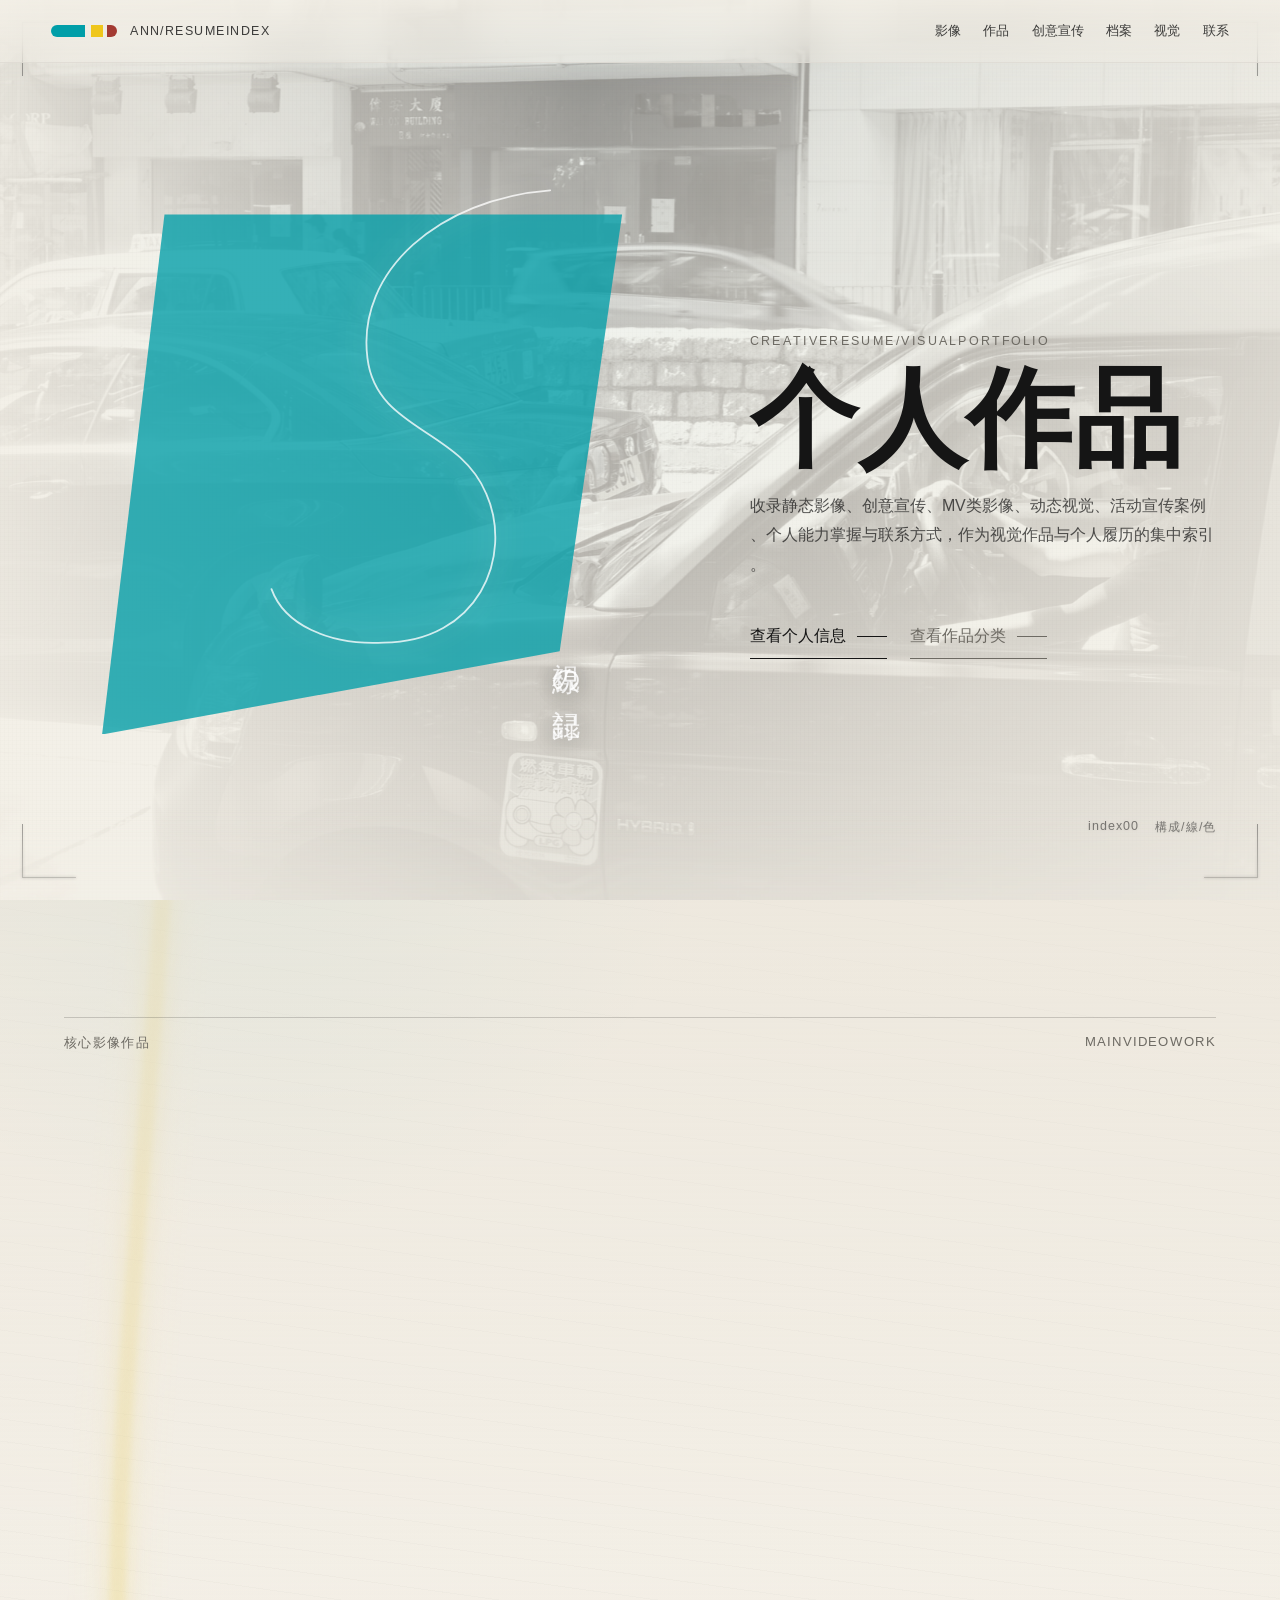
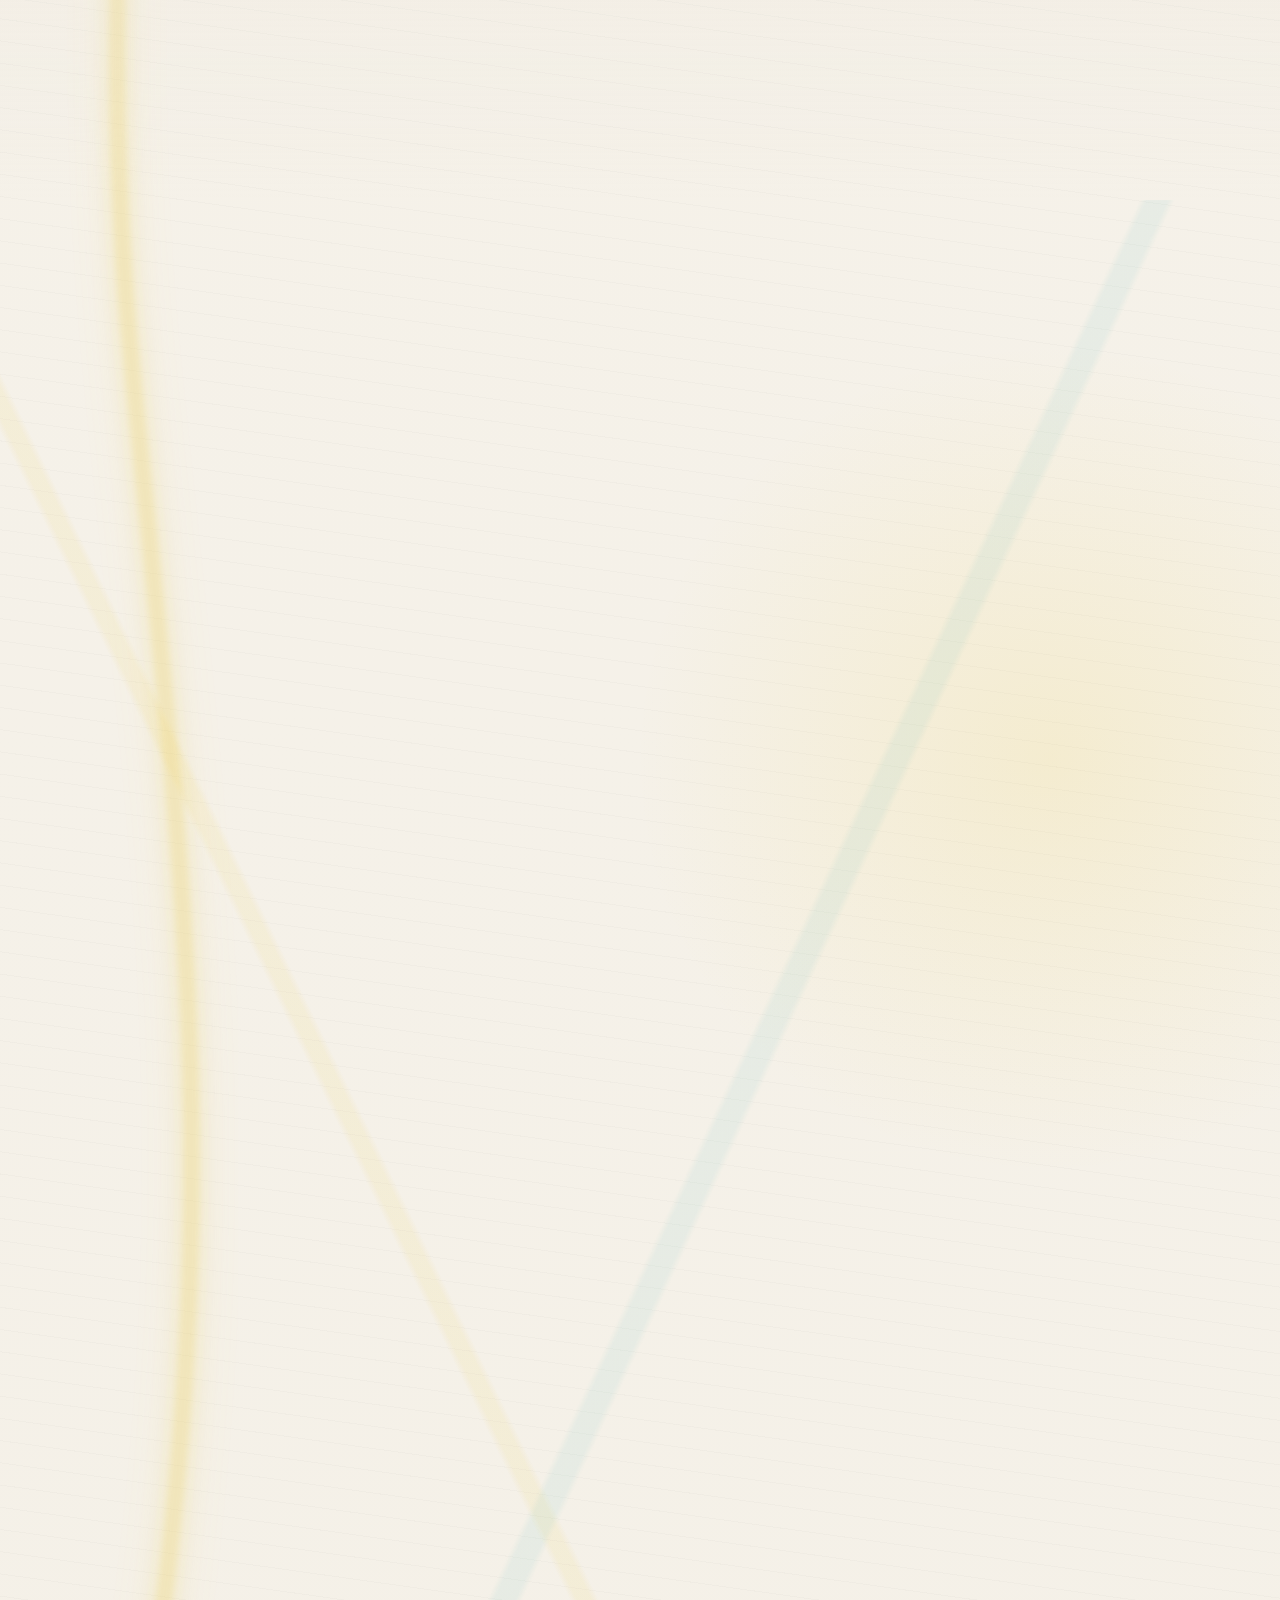
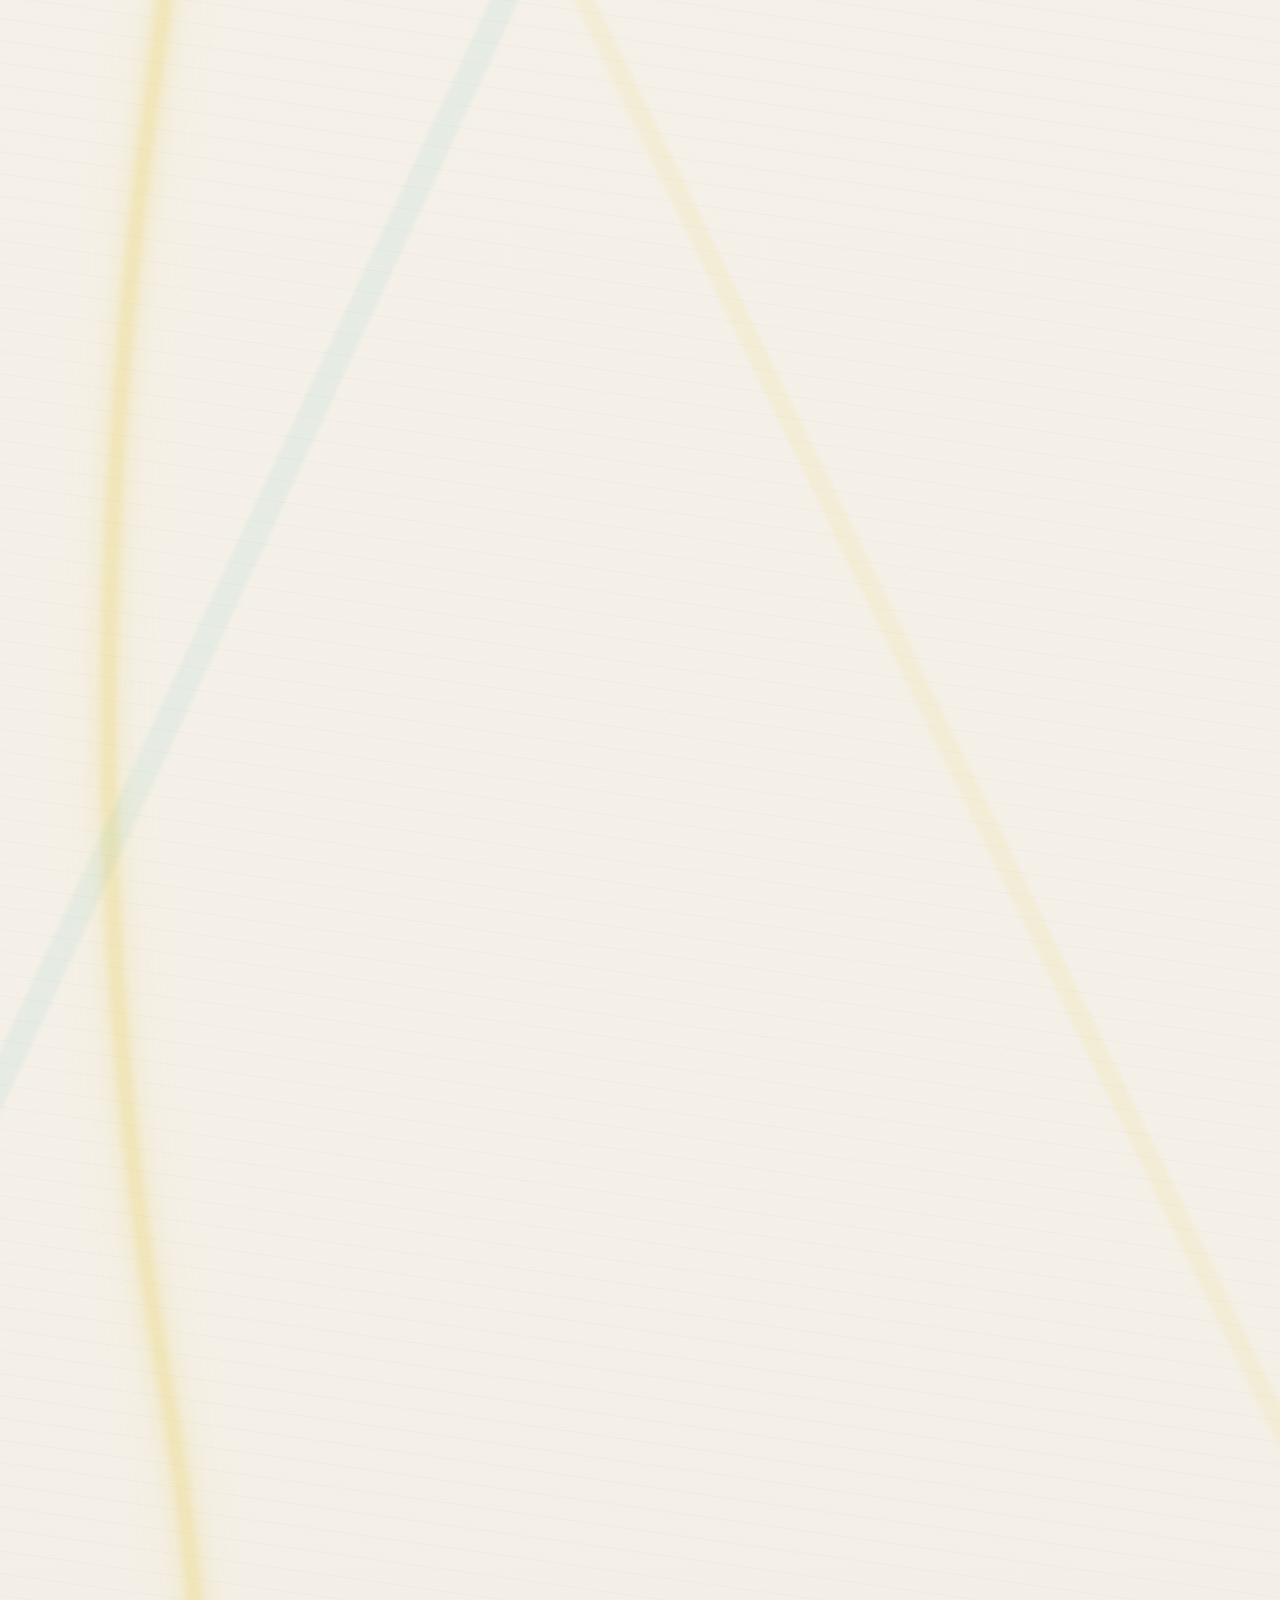
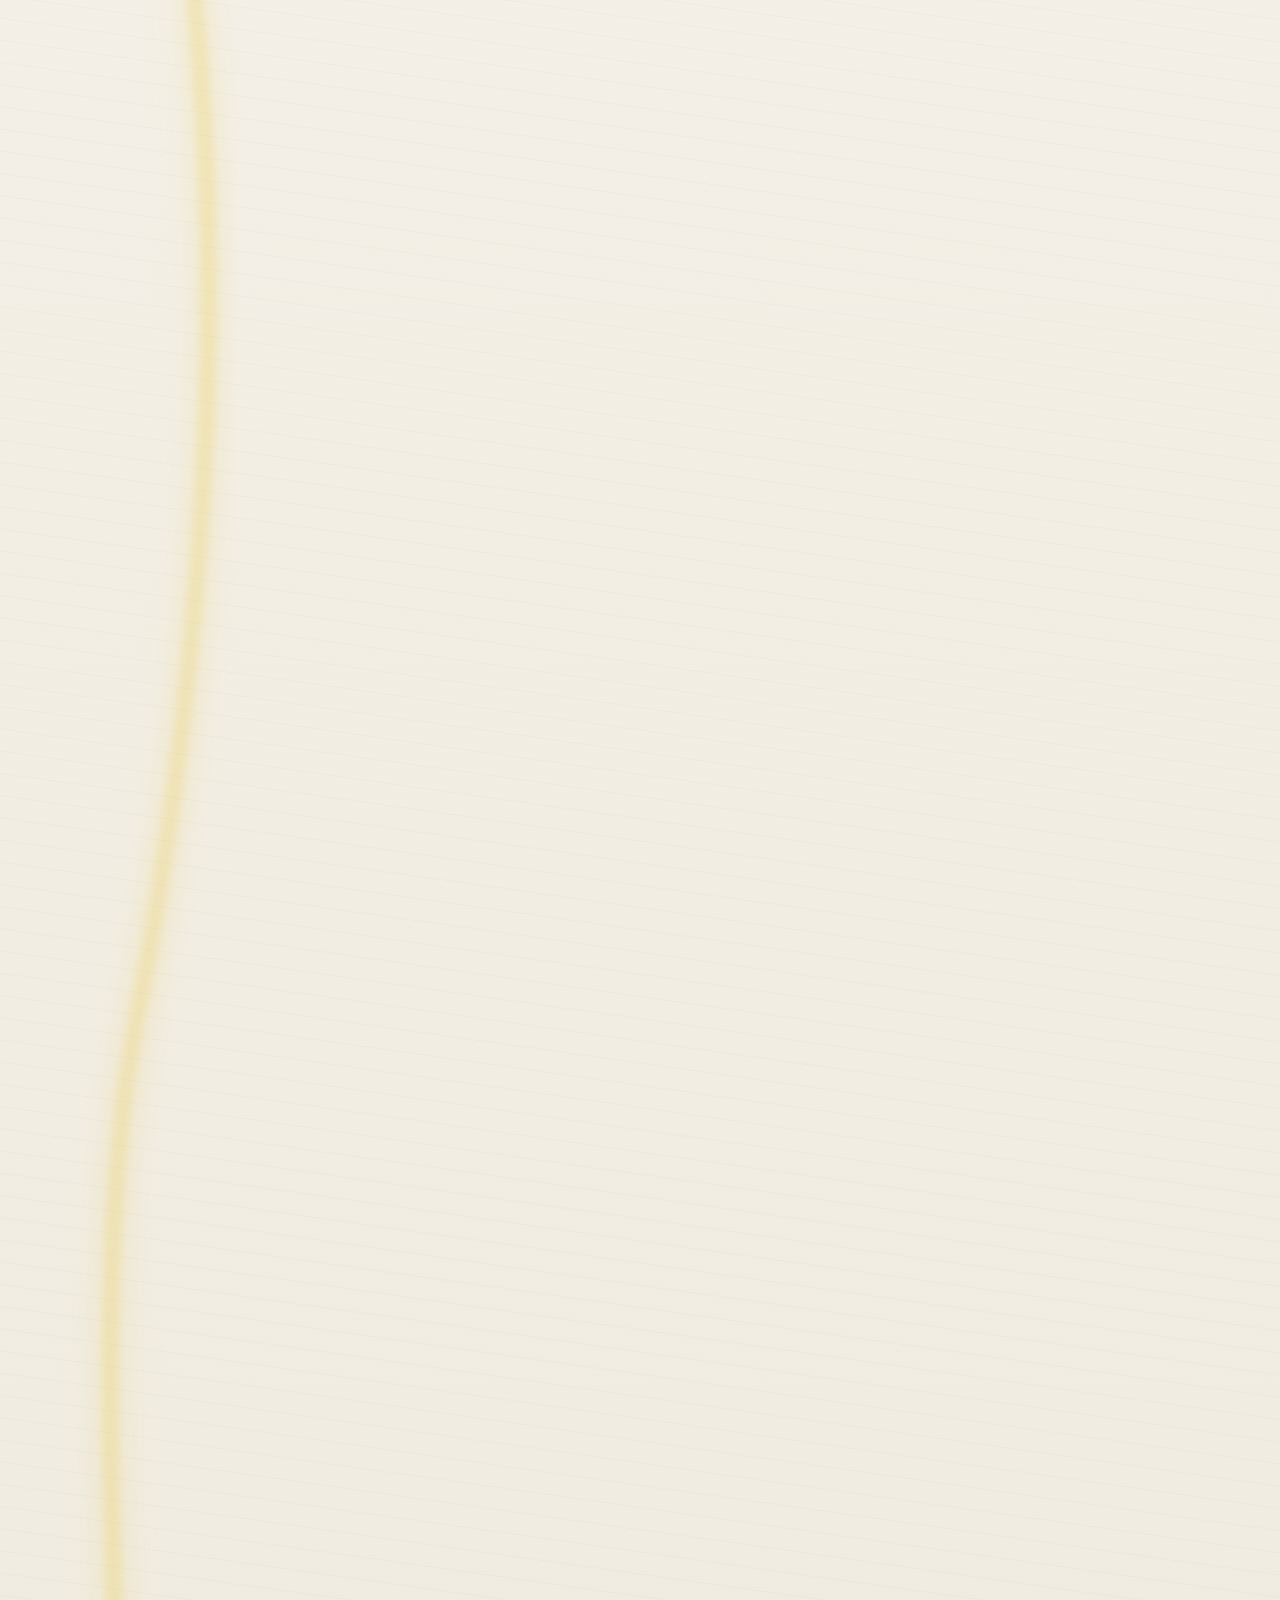
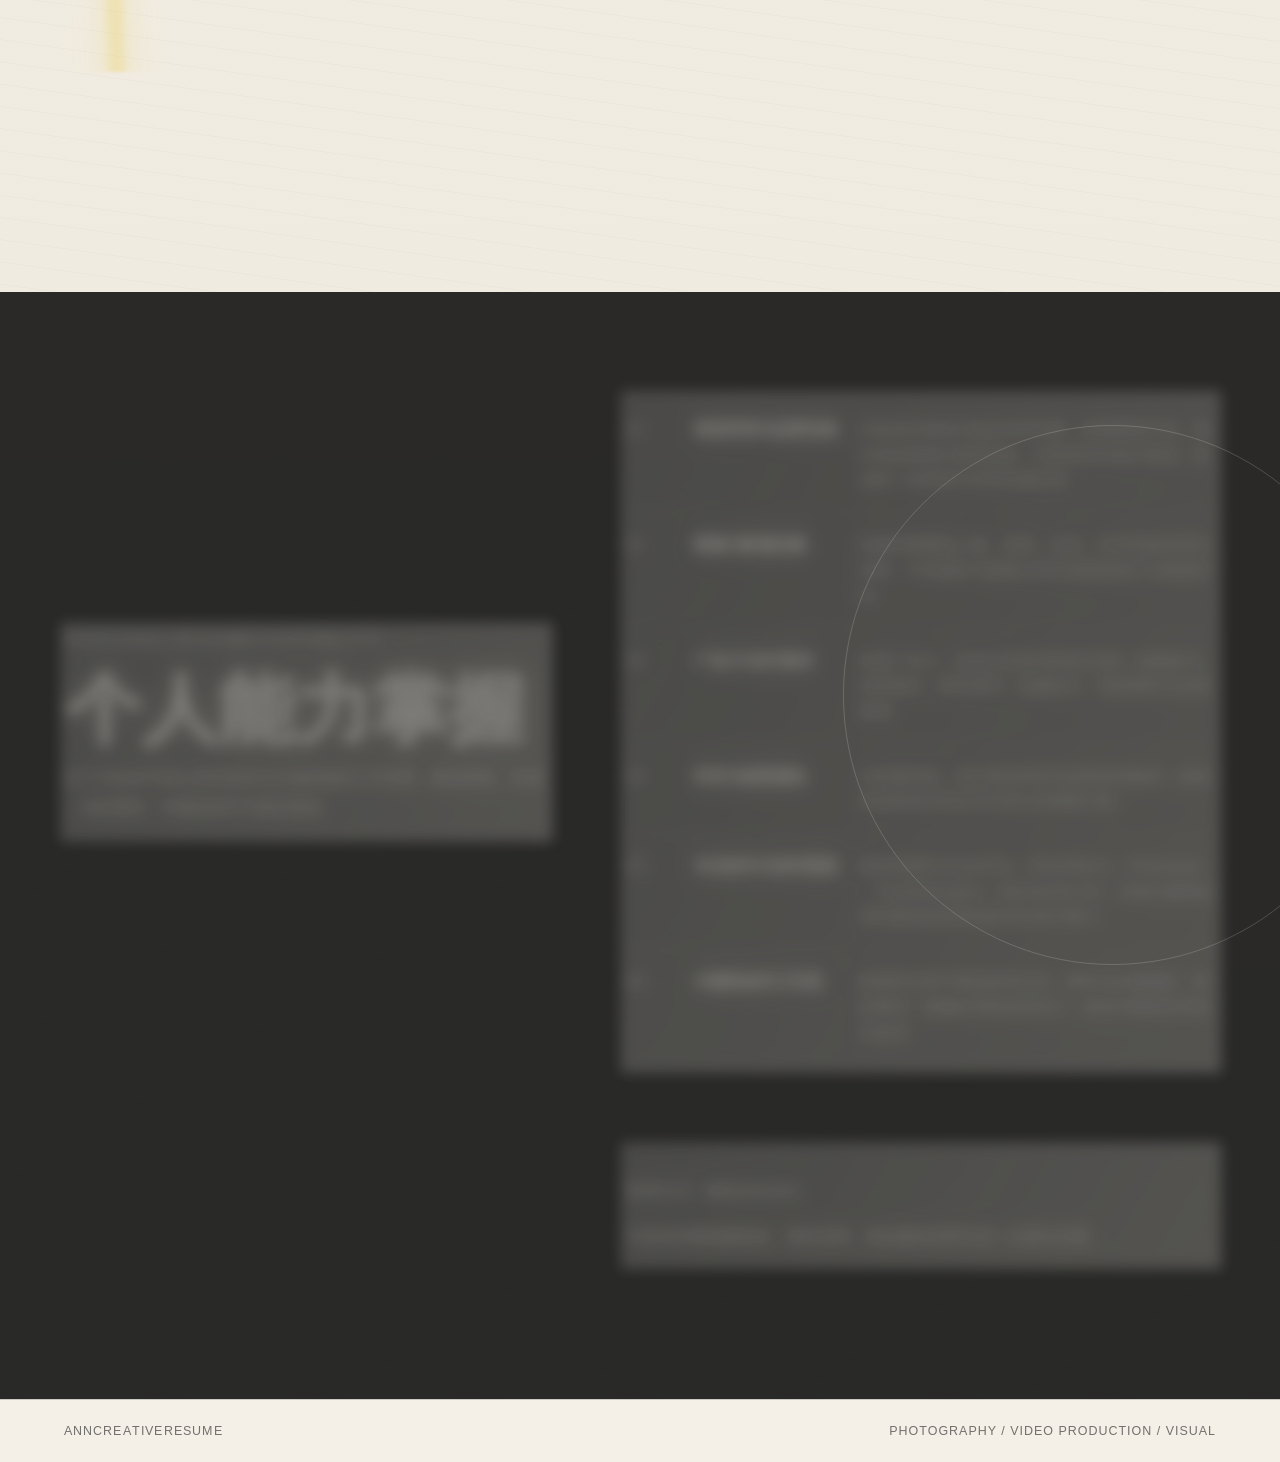
==== index.html @ 273927cd "Add portrait and reorder photography categories" ====
<!doctype html>
<html lang="zh-CN">
  <head>
    <meta charset="utf-8">
    <meta name="viewport" content="width=device-width, initial-scale=1">
    <title>ANN 个人作品 | 影像 / 视频 / 动态视觉</title>
    <meta name="description" content="个人视觉作品与履历索引，收录静态影像、创意宣传、MV类影像、动态视觉、活动宣传案例、个人能力与联系方式。">
    <link rel="icon" href="data:,">
    <link rel="stylesheet" href="css/styles.css?v=20260626-arrow-cursor">
  </head>
  <body>
    <a class="skip-link" href="#works">跳到作品</a>
    <div class="grain" aria-hidden="true"></div>
    <div class="soft-edge soft-edge-top" aria-hidden="true"></div>
    <div class="soft-edge soft-edge-bottom" aria-hidden="true"></div>
    <div class="draft-field" aria-hidden="true">
      <svg viewBox="0 0 1200 900" fill="none" preserveAspectRatio="none">
        <path class="contour-line" d="M-80 250C120 95 284 374 470 210c173-152 338-110 520 56 150 137 270 103 356 8"></path>
        <path class="contour-line contour-line-alt" d="M-40 690C116 520 315 710 470 558c173-169 320-117 480 16 129 108 248 97 390-54"></path>
        <path class="contour-line" d="M165 915C113 725 265 628 422 647c151 18 214-99 336-174 111-68 282 42 314 185"></path>
        <path class="contour-line contour-line-alt" d="M820-80C792 68 918 154 1052 128c88-17 168 30 226 104"></path>
        <path class="construction-line" d="M-120 128L185 188L482 154L755 226L1280 176"></path>
        <path class="construction-line" d="M-90 430L240 402L512 478L842 436L1300 492"></path>
        <path class="construction-line construction-line-alt" d="M92 -60L132 228L108 475L158 738L126 980"></path>
        <path class="construction-line construction-line-alt" d="M1012 -80L950 192L1008 426L918 670L974 978"></path>
      </svg>
    </div>
    <div class="viewfinder" aria-hidden="true">
      <span></span>
      <span></span>
      <span></span>
      <span></span>
    </div>
    <header class="site-header">
      <a class="brand" href="#top" aria-label="回到首页">
        <span class="brand-mark"></span>
        <span>ANN / RESUME INDEX</span>
      </a>
      <nav class="nav" aria-label="主要导航">
        <a href="#film">影像</a>
        <a href="#works">作品</a>
        <a href="#creative">创意宣传</a>
        <a href="gallery.html">档案</a>
        <a href="#motion">视觉</a>
        <a href="#contact">联系</a>
      </nav>
    </header>

    <main id="top">
      <section class="hero section-camera" aria-labelledby="hero-title">
        <div class="hero-media" data-parallax="-0.12">
          <img src="assets/images/photography/street-223.webp" alt="街头车窗与城市反射摄影作品" loading="eager">
          <div class="hero-wash"></div>
        </div>
        <div class="hero-composition" aria-hidden="true">
          <div class="aqua-block"></div>
          <svg class="loop-line" viewBox="0 0 420 520" fill="none">
            <path d="M334 32C226 43 142 111 151 196c8 74 94 76 121 137 27 59-11 145-103 151-79 6-137-46-110-111 27-66 132-57 194-12 73 53 105 118 80 146" pathLength="1"></path>
          </svg>
          <span class="jp-label jp-hero">視線の記録</span>
        </div>
        <div class="hero-content reveal">
          <p class="eyebrow">Creative Resume / Visual Portfolio</p>
          <h1 id="hero-title" class="proximity-text">个人作品</h1>
          <p class="hero-copy">收录静态影像、创意宣传、MV类影像、动态视觉、活动宣传案例、个人能力掌握与联系方式，作为视觉作品与个人履历的集中索引。</p>
          <div class="hero-actions" aria-label="页面快捷入口">
            <a class="text-link" href="#contact">查看个人信息</a>
            <a class="text-link muted" href="#works">查看作品分类</a>
          </div>
        </div>
        <div class="hero-index" aria-hidden="true">
          <span>index 00</span>
          <span>構成 / 線 / 色</span>
        </div>
      </section>

      <div class="route-region">
        <div class="page-route-guide" aria-hidden="true">
          <svg viewBox="0 0 220 2600" fill="none" preserveAspectRatio="none">
            <path class="page-route-shadow" d="M138 -70C113 152 35 300 91 510C155 750 202 880 116 1117C33 1348 48 1548 131 1723C218 1908 192 2107 92 2304C57 2373 54 2488 82 2688"></path>
            <path class="page-route-base" d="M138 -70C113 152 35 300 91 510C155 750 202 880 116 1117C33 1348 48 1548 131 1723C218 1908 192 2107 92 2304C57 2373 54 2488 82 2688"></path>
            <path class="page-route-draw" d="M138 -70C113 152 35 300 91 510C155 750 202 880 116 1117C33 1348 48 1548 131 1723C218 1908 192 2107 92 2304C57 2373 54 2488 82 2688"></path>
          </svg>
        </div>

        <section class="film-feature section-camera" id="film" aria-labelledby="film-title">
          <div class="section-kicker">
            <span>核心影像作品</span>
            <span>main video work</span>
          </div>
          <div class="film-grid">
            <div class="film-copy reveal">
              <p class="eyebrow">MV类 / 音乐影像</p>
              <h2 id="film-title" class="proximity-text">One Last Kiss</h2>
              <p>音乐影像作品，围绕歌曲情绪与画面节奏展开。内容包含人物片段、环境镜头、节奏剪辑、调色处理与字幕/画面排版。</p>
              <dl class="meta-list">
                <div>
                  <dt>类型</dt>
                  <dd>MV类 / 音乐影像</dd>
                </div>
                <div>
                  <dt>职责</dt>
                  <dd>前期拍摄 / 剪辑节奏 / 调色处理 / 画面排版 / 成片输出</dd>
                </div>
                <div>
                  <dt>软件</dt>
                  <dd>Premiere Pro / After Effects / Photoshop</dd>
                </div>
              </dl>
            </div>
            <div class="video-frame reveal pixel-sort-target" data-sort-src="assets/images/video-posters/poster-one-last-kiss.jpg" data-parallax="0.08">
              <video controls preload="metadata" poster="assets/images/video-posters/poster-one-last-kiss.jpg">
                <source src="assets/videos/one-last-kiss-web.mp4" type="video/mp4">
                你的浏览器暂时无法播放这个视频。
              </video>
              <div class="video-caption">
                <span>MV类作品 / One Last Kiss</span>
                <span>在线播放 / video preview</span>
              </div>
            </div>
          </div>
        </section>

      <section class="path-section" id="works" aria-labelledby="works-title">
        <div class="works-intro reveal">
          <p class="eyebrow">Project Categories</p>
          <h2 id="works-title" class="proximity-text">作品分类索引。</h2>
          <p>以下按照作品内容分为 MV类、人像摄影类、创意宣传、基础摄影类、动态视觉类与活动宣传类，包含音乐影像、人物肖像、静态影像、动态图形与宣传视频素材。</p>
        </div>

        <article class="project-node project-portrait reveal pixel-sort-target" data-sort-src="assets/images/portrait/portrait-sync-01.webp" style="--node: '01';" aria-labelledby="portrait-title">
          <div class="node-marker" aria-hidden="true"></div>
          <div class="archive-workbench archive-portrait" data-archive aria-label="人像摄影类作品档案">
            <div class="archive-preview pixel-sort-target">
              <img class="archive-preview-img" src="assets/images/portrait/portrait-sync-01.webp" alt="人像摄影档案预览，人物站姿肖像">
              <div class="archive-preview-meta">
                <span class="archive-count">人像摄影类</span>
                <strong class="archive-preview-title">portrait 01</strong>
              </div>
            </div>
            <div class="archive-stack">
              <button class="archive-card is-active" type="button" style="--i:0" data-full="assets/images/portrait/portrait-sync-01.webp" data-title="portrait 01">
                <img src="assets/images/portrait/portrait-sync-01.webp" alt="人像摄影作品 1">
                <span>001</span>
              </button>
              <button class="archive-card" type="button" style="--i:1" data-full="assets/images/portrait/portrait-sync-02.webp" data-title="portrait 02">
                <img src="assets/images/portrait/portrait-sync-02.webp" alt="人像摄影作品 2">
                <span>002</span>
              </button>
              <button class="archive-card" type="button" style="--i:2" data-full="assets/images/portrait/portrait-sync-05.webp" data-title="portrait 05">
                <img src="assets/images/portrait/portrait-sync-05.webp" alt="人像摄影作品 5">
                <span>003</span>
              </button>
              <button class="archive-card" type="button" style="--i:3" data-full="assets/images/portrait/portrait-sync-12.webp" data-title="portrait 12">
                <img src="assets/images/portrait/portrait-sync-12.webp" alt="人像摄影作品，黑白人物面部特写">
                <span>004</span>
              </button>
              <button class="archive-card" type="button" style="--i:4" data-full="assets/images/portrait/portrait-sync-03.webp" data-title="portrait 03">
                <img src="assets/images/portrait/portrait-sync-03.webp" alt="人像摄影作品 3">
                <span>005</span>
              </button>
            </div>
          </div>
          <div class="project-text">
            <p class="eyebrow">人像摄影类</p>
            <h3 id="portrait-title" class="proximity-text">Portrait Fragments</h3>
            <p>包含棚拍人物肖像、外景人像与置景拍摄，画面围绕人物状态、光线层次、空间关系与情绪氛围展开。</p>
            <span class="project-role">棚拍肖像 / 外景人像 / 置景拍摄 / 基础布光 / 人物引导</span>
            <a class="archive-link" href="gallery.html#portrait">查看人像摄影档案</a>
          </div>
        </article>

        <article class="project-node project-creative reveal pixel-sort-target" id="creative" data-sort-src="assets/images/creative/photography-brand-09.webp" style="--node: '02';" aria-labelledby="creative-title">
          <div class="node-marker" aria-hidden="true"></div>
          <div class="project-text">
            <p class="eyebrow">创意宣传</p>
            <h3 id="creative-title" class="proximity-text">创意宣传</h3>
            <p>围绕品牌氛围、材质色彩与场景细节进行风格化拍摄，将视觉概念转化为宣传图像。</p>
            <span class="project-role">品牌视觉 / 材质色彩 / 场景构成 / 宣传图像</span>
            <a class="archive-link" href="gallery.html#creative">查看创意宣传档案</a>
          </div>
          <div class="archive-workbench archive-creative" data-archive aria-label="创意宣传作品档案">
            <div class="archive-preview pixel-sort-target">
              <img class="archive-preview-img" src="assets/images/creative/photography-brand-09.webp" alt="创意宣传预览，木质纹理与绿色色块">
              <div class="archive-preview-meta">
                <span class="archive-count">创意宣传</span>
                <strong class="archive-preview-title">creative 09</strong>
              </div>
            </div>
            <div class="archive-stack">
              <button class="archive-card is-active" type="button" style="--i:0" data-full="assets/images/creative/photography-brand-09.webp" data-title="creative 09">
                <img src="assets/images/creative/photography-brand-09.webp" alt="创意宣传作品，木质纹理与绿色色块">
                <span>009</span>
              </button>
              <button class="archive-card" type="button" style="--i:1" data-full="assets/images/creative/photography-brand-01.webp" data-title="creative 01">
                <img src="assets/images/creative/photography-brand-01.webp" alt="创意宣传作品，黄色画面与标识构成">
                <span>001</span>
              </button>
              <button class="archive-card" type="button" style="--i:2" data-full="assets/images/creative/photography-brand-03.webp" data-title="creative 03">
                <img src="assets/images/creative/photography-brand-03.webp" alt="创意宣传作品，暖色灯光与空间细节">
                <span>003</span>
              </button>
              <button class="archive-card" type="button" style="--i:3" data-full="assets/images/creative/photography-brand-06.webp" data-title="creative 06">
                <img src="assets/images/creative/photography-brand-06.webp" alt="创意宣传作品，红绿橙色块构成">
                <span>006</span>
              </button>
              <button class="archive-card" type="button" style="--i:4" data-full="assets/images/creative/photography-brand-07.webp" data-title="creative 07">
                <img src="assets/images/creative/photography-brand-07.webp" alt="创意宣传作品，红色墙面与品牌标识">
                <span>007</span>
              </button>
            </div>
          </div>
        </article>

        <article class="project-node project-street reveal pixel-sort-target" data-sort-src="assets/images/photography/photography-head-01.webp" style="--node: '03';" aria-labelledby="street-title">
          <div class="node-marker" aria-hidden="true"></div>
          <div class="project-text">
            <p class="eyebrow">基础摄影类</p>
            <h3 id="street-title" class="proximity-text">基础摄影类</h3>
            <p>收录街头、景观与空间构成图像。作为个人审美的基准、风格取向与商业作品的引导。</p>
            <span class="project-role">审美基准 / 画面构成 / 色彩判断 / 空间观察 / 风格取向</span>
            <a class="archive-link" href="gallery.html#street">查看基础摄影档案</a>
          </div>
          <div class="archive-workbench archive-street" data-archive aria-label="基础摄影类作品档案">
            <div class="archive-preview pixel-sort-target">
              <img class="archive-preview-img" src="assets/images/photography/photography-head-01.webp" alt="基础摄影预览，城市街头与景观构成">
              <div class="archive-preview-meta">
                <span class="archive-count">基础摄影类</span>
                <strong class="archive-preview-title">photo index 01</strong>
              </div>
            </div>
            <div class="archive-stack">
              <button class="archive-card is-active" type="button" style="--i:0" data-full="assets/images/photography/photography-head-01.webp" data-title="photo index 01">
                <img src="assets/images/photography/photography-head-01.webp" alt="摄影头图 1，城市街头与景观构成">
                <span>001</span>
              </button>
              <button class="archive-card" type="button" style="--i:1" data-full="assets/images/photography/photography-head-02.webp" data-title="photo index 02">
                <img src="assets/images/photography/photography-head-02.webp" alt="摄影头图 2，黑白街头与人物关系">
                <span>002</span>
              </button>
              <button class="archive-card" type="button" style="--i:2" data-full="assets/images/photography/photography-head-03.webp" data-title="photo index 03">
                <img src="assets/images/photography/photography-head-03.webp" alt="摄影头图 3，车辆与俯视构图">
                <span>003</span>
              </button>
              <button class="archive-card" type="button" style="--i:3" data-full="assets/images/photography/photography-head-04.webp" data-title="photo index 04">
                <img src="assets/images/photography/photography-head-04.webp" alt="摄影头图 4，暗部剪影与空间氛围">
                <span>004</span>
              </button>
              <button class="archive-card" type="button" style="--i:4" data-full="assets/images/photography/photography-shoot-05.webp" data-title="photo index 05">
                <img src="assets/images/photography/photography-shoot-05.webp" alt="摄影头图 5，户外环境与自然光">
                <span>005</span>
              </button>
            </div>
          </div>
        </article>

        <article class="project-node project-motion reveal pixel-sort-target" data-sort-src="assets/images/video-posters/poster-visual-motion.jpg" id="motion" style="--node: '04';" aria-labelledby="motion-title">
          <div class="node-marker" aria-hidden="true"></div>
          <div class="project-text">
            <p class="eyebrow">动态视觉类</p>
            <h3 id="motion-title" class="proximity-text">Visual Experiments</h3>
            <p>包含艺术性与风格性的动态视觉探索，围绕动态图形、美术构成、版面节奏与视觉气质展开，可延展至宣传海报、活动主视觉和动态视觉物料。</p>
            <span class="project-role">艺术风格探索 / 动态设计 / 美术构成 / 宣传海报 / 视觉物料</span>
            <a class="archive-link" href="gallery.html#video">查看动态视觉档案</a>
          </div>
          <div class="motion-videos">
            <video controls preload="metadata" poster="assets/images/video-posters/poster-visual-motion.jpg">
              <source src="assets/videos/visual-motion-web.mp4" type="video/mp4">
              你的浏览器暂时无法播放这个视频。
            </video>
          </div>
        </article>

        <article class="project-node project-commercial reveal pixel-sort-target" data-sort-src="assets/images/video-posters/poster-interview.jpg" style="--node: '05';" aria-labelledby="commercial-title">
          <div class="node-marker" aria-hidden="true"></div>
          <div class="commercial-media">
            <video controls preload="metadata" poster="assets/images/video-posters/poster-interview.jpg">
              <source src="assets/videos/promo-interview-web.mp4" type="video/mp4">
              你的浏览器暂时无法播放这个视频。
            </video>
          </div>
          <div class="project-text">
            <p class="eyebrow">活动宣传类</p>
            <h3 id="commercial-title" class="proximity-text">Event & Promo Work</h3>
            <p>包含活动记录、门店展示、访谈片段与节庆宣传素材，内容以现场流程、空间展示、人物采访和短视频剪辑为主。</p>
            <span class="project-role">活动记录 / 门店展示 / 访谈素材 / 节庆宣传 / 短视频剪辑</span>
            <a class="archive-link" href="gallery.html#video">查看活动宣传档案</a>
          </div>
        </article>
      </section>

      </div>

      <section class="about-section section-camera" id="contact" aria-labelledby="about-title">
        <div class="about-copy reveal">
          <p class="eyebrow">Personal Resume / Capability</p>
          <h2 id="about-title" class="proximity-text">个人能力掌握</h2>
          <p>以下为目前可独立承担或协作完成的视觉工作范围，覆盖图像、影像、动态视觉、AI辅助创作与项目落地。</p>
        </div>
        <div class="skill-index reveal">
          <div>
            <span>01</span>
            <strong>视觉审美与品牌包装</strong>
            <p>具备美术基础与稳定审美判断，能够围绕产品、项目或品牌进行视觉包装、内容策划与执行推进，形成统一的风格方向和传播呈现。</p>
          </div>
          <div>
            <span>02</span>
            <strong>图像与影像拍摄</strong>
            <p>拍摄范围覆盖人像、景观、纪实、艺术风格及商业场景，可在摄影与摄像之间完成基础执行与画面控制。</p>
          </div>
          <div>
            <span>03</span>
            <strong>广告片与MV制作</strong>
            <p>熟悉广告片、宣传片及MV类项目流程，能够参与创意概念、脚本撰写、拍摄执行、剪辑调色与后期整理。</p>
          </div>
          <div>
            <span>04</span>
            <strong>时尚与趋势感知</strong>
            <p>对影像风格、流行视觉和时尚趋势保持敏感，能够将趋势语言转化为可执行的画面方案。</p>
          </div>
          <div>
            <span>05</span>
            <strong>专业软件与实时视觉</strong>
            <p>熟练掌握 Premiere Pro、After Effects、Photoshop、TouchDesigner、Blender 等工具，具备从素材处理到视觉创意落地的综合执行能力。</p>
          </div>
          <div>
            <span>06</span>
            <strong>AI辅助创作工作流</strong>
            <p>能够将 AI 用于视觉参考生成、脚本与分镜辅助、素材整理、图像处理和创意迭代，提高方案推演与制作效率。</p>
          </div>
        </div>
        <div class="contact-panel reveal">
          <p>联系方式：微信 zemsurn</p>
          <p>可提供完整视频链接、项目说明、原始素材说明与进一步面试沟通。</p>
        </div>
      </section>
    </main>

    <footer class="site-footer">
      <span>ANN Creative Resume</span>
      <span>Photography / Video Production / Visual</span>
    </footer>

    <script src="js/main.js?v=20260626-arrow-cursor"></script>
  </body>
</html>
---- css/styles.css ----
:root {
  --paper: #f4f0e7;
  --paper-deep: #e7e1d5;
  --ink: #151515;
  --muted: #6d6a63;
  --line: rgba(21, 21, 21, 0.18);
  --aqua: #009ea8;
  --aqua-soft: rgba(0, 158, 168, 0.18);
  --yellow: #efc61b;
  --red: #a33a32;
  --white-line: rgba(255, 255, 255, 0.78);
  --shadow: 0 24px 80px rgba(25, 22, 18, 0.16);
  --smooth: cubic-bezier(0.16, 1, 0.3, 1);
  color-scheme: light;
  font-family: "Outfit", "Satoshi", "Noto Sans SC", "PingFang SC", "Microsoft YaHei", Arial, sans-serif;
}

* {
  box-sizing: border-box;
}

html {
  scroll-behavior: smooth;
  overflow-x: hidden;
  cursor: default;
}

body {
  min-width: 320px;
  margin: 0;
  color: var(--ink);
  background:
    radial-gradient(circle at 20% 10%, rgba(0, 158, 168, 0.09), transparent 28rem),
    radial-gradient(circle at 82% 30%, rgba(239, 198, 27, 0.12), transparent 26rem),
    repeating-linear-gradient(8deg, rgba(21, 21, 21, 0.018) 0 1px, transparent 1px 22px),
    linear-gradient(180deg, #f6f2ea 0%, var(--paper) 58%, #eee8dc 100%);
  overflow-x: hidden;
  cursor: default;
}

body * {
  cursor: default !important;
}

main {
  position: relative;
}

.route-region {
  position: relative;
  overflow: hidden;
  isolation: isolate;
}

.route-region > .section-camera,
.route-region > .path-section {
  position: relative;
  z-index: 2;
}

img,
video {
  display: block;
  max-width: 100%;
}

a {
  color: inherit;
}

button,
a {
  -webkit-tap-highlight-color: transparent;
}

:focus-visible {
  outline: 2px solid var(--aqua);
  outline-offset: 4px;
}

.skip-link {
  position: fixed;
  z-index: 100;
  top: 1rem;
  left: 1rem;
  padding: 0.65rem 0.9rem;
  color: #fff;
  background: var(--ink);
  transform: translateY(-150%);
  transition: transform 240ms var(--smooth);
}

.skip-link:focus {
  transform: translateY(0);
}

.grain {
  position: fixed;
  inset: 0;
  z-index: 2;
  pointer-events: none;
  opacity: 0.26;
  mix-blend-mode: multiply;
  background-image:
    linear-gradient(90deg, rgba(21, 21, 21, 0.035) 1px, transparent 1px),
    linear-gradient(rgba(21, 21, 21, 0.025) 1px, transparent 1px);
  background-size: 4px 4px;
}

.soft-edge {
  position: fixed;
  left: 0;
  right: 0;
  z-index: 11;
  height: clamp(72px, 10vh, 120px);
  pointer-events: none;
  opacity: 0.82;
}

.soft-edge-top {
  top: 0;
  backdrop-filter: blur(0.8px);
  -webkit-backdrop-filter: blur(0.8px);
  mask-image: linear-gradient(to bottom, black 0%, transparent 100%);
  -webkit-mask-image: linear-gradient(to bottom, black 0%, transparent 100%);
}

.soft-edge-bottom {
  bottom: 0;
  backdrop-filter: blur(1.6px);
  -webkit-backdrop-filter: blur(1.6px);
  mask-image: linear-gradient(to top, black 0%, transparent 100%);
  -webkit-mask-image: linear-gradient(to top, black 0%, transparent 100%);
}

.draft-field {
  position: fixed;
  inset: 0;
  z-index: 0;
  pointer-events: none;
  opacity: 0.68;
  mix-blend-mode: multiply;
  transform: translate3d(var(--draft-drift-x, 0), var(--draft-drift-y, 0), 0);
}

.draft-field::before,
.draft-field::after {
  content: "";
  position: absolute;
  inset: 0;
}

.draft-field::before {
  background:
    linear-gradient(90deg, transparent 0 9.7%, rgba(21, 21, 21, 0.062) 9.78% 9.88%, transparent 9.98% 100%),
    linear-gradient(0deg, transparent 0 14.7%, rgba(21, 21, 21, 0.052) 14.78% 14.88%, transparent 14.98% 100%),
    repeating-linear-gradient(96deg, transparent 0 118px, rgba(21, 21, 21, 0.03) 119px 120px, transparent 121px 236px);
  background-size: 270px 210px, 270px 210px, 460px 460px;
  animation: draft-grid-drift 8.5s ease-in-out infinite alternate;
}

.draft-field::after {
  background:
    radial-gradient(ellipse at 15% 18%, transparent 0 27.5%, rgba(0, 158, 168, 0.16) 27.88% 28.58%, transparent 28.95% 100%),
    radial-gradient(ellipse at 88% 66%, transparent 0 29.35%, rgba(163, 58, 50, 0.11) 29.72% 30.42%, transparent 30.8% 100%),
    radial-gradient(ellipse at 62% 42%, transparent 0 21.3%, rgba(239, 198, 27, 0.09) 21.65% 22.35%, transparent 22.7% 100%);
  background-size: 105% 105%, 112% 112%, 96% 108%;
  filter: blur(0.2px);
  transform: translate3d(var(--contour-x, 0), var(--contour-y, 0), 0) scale(var(--contour-scale, 1));
  transform-origin: 50% 50%;
  animation: contour-warp 7.2s ease-in-out infinite alternate;
}

.draft-field svg {
  position: absolute;
  inset: 0;
  width: 100%;
  height: 100%;
}

.draft-field path {
  stroke: rgba(21, 21, 21, 0.14);
  stroke-width: 0.92;
  stroke-dasharray: 0.24 0.76;
  stroke-dashoffset: 1;
  animation: draft-redraw 9.2s linear infinite;
}

.draft-field path:nth-child(2n) {
  animation-duration: 11s;
  animation-delay: -3.2s;
}

.draft-field path:nth-child(3n) {
  animation-duration: 13s;
  animation-delay: -6.4s;
}

.draft-field .contour-line {
  stroke: rgba(0, 158, 168, 0.26);
  stroke-width: 1.45;
  stroke-dasharray: 0.66 0.34;
  animation: contour-redraw 8.6s ease-in-out infinite;
  filter: blur(0.08px);
}

.draft-field .contour-line-alt {
  stroke: rgba(163, 58, 50, 0.16);
  stroke-width: 1.28;
  animation-duration: 10.2s;
  animation-delay: -4s;
}

.draft-field .construction-line {
  stroke: rgba(21, 21, 21, 0.17);
  stroke-width: 0.86;
  stroke-dasharray: 0.2 0.8;
  animation: construction-redraw 5.8s linear infinite;
}

.draft-field .construction-line-alt {
  stroke: rgba(0, 158, 168, 0.2);
  animation-duration: 6.8s;
  animation-delay: -2.2s;
}

.viewfinder {
  position: fixed;
  inset: 22px;
  z-index: 3;
  pointer-events: none;
  opacity: 0.42;
}

.page-route-guide {
  position: absolute;
  z-index: 0;
  left: clamp(16px, 4.6vw, 76px);
  top: -18px;
  bottom: clamp(220px, 20vh, 320px);
  width: clamp(92px, 14vw, 210px);
  min-height: 1000px;
  pointer-events: none;
  opacity: 0.58;
  mix-blend-mode: multiply;
  filter: blur(1.8px) saturate(0.82);
}

.page-route-guide svg {
  display: block;
  width: 100%;
  height: 100%;
  overflow: hidden;
}

.page-route-guide path {
  vector-effect: non-scaling-stroke;
  stroke-linecap: round;
  stroke-linejoin: round;
}

.page-route-shadow {
  stroke: rgba(239, 198, 27, 0.11);
  stroke-width: 42;
  filter: blur(18px);
}

.page-route-base {
  stroke: rgba(239, 198, 27, 0.13);
  stroke-width: 28;
  filter: blur(8px);
}

.page-route-draw {
  stroke: rgba(239, 198, 27, 0.28);
  stroke-width: 16;
  stroke-dasharray: none;
  stroke-dashoffset: 0;
  filter: blur(3.5px) drop-shadow(0 0 18px rgba(239, 198, 27, 0.18));
}

.viewfinder span {
  position: absolute;
  width: 54px;
  height: 54px;
  border-color: rgba(21, 21, 21, 0.22);
}

.viewfinder span:nth-child(1) {
  top: 0;
  left: 0;
  border-top: 1px solid;
  border-left: 1px solid;
}

.viewfinder span:nth-child(2) {
  top: 0;
  right: 0;
  border-top: 1px solid;
  border-right: 1px solid;
}

.viewfinder span:nth-child(3) {
  right: 0;
  bottom: 0;
  border-right: 1px solid;
  border-bottom: 1px solid;
}

.viewfinder span:nth-child(4) {
  bottom: 0;
  left: 0;
  border-bottom: 1px solid;
  border-left: 1px solid;
}

.site-header {
  position: fixed;
  z-index: 20;
  top: 0;
  left: 0;
  right: 0;
  display: grid;
  grid-template-columns: 1fr auto;
  align-items: center;
  gap: 1rem;
  padding: 22px clamp(20px, 4vw, 56px);
  color: rgba(21, 21, 21, 0.82);
  backdrop-filter: blur(18px);
  background: linear-gradient(180deg, rgba(244, 240, 231, 0.84), rgba(244, 240, 231, 0.42));
  border-bottom: 1px solid rgba(21, 21, 21, 0.08);
}

.brand,
.nav {
  display: flex;
  align-items: center;
}

.brand {
  gap: 0.8rem;
  text-decoration: none;
  font-size: 0.78rem;
  letter-spacing: 0.1em;
  text-transform: uppercase;
}

.brand-mark {
  width: 66px;
  height: 12px;
  background: linear-gradient(90deg, var(--aqua) 0 34px, transparent 34px 40px, var(--yellow) 40px 52px, transparent 52px 56px, var(--red) 56px 66px);
  border-radius: 999px;
  flex: 0 0 auto;
}

.nav {
  gap: clamp(0.7rem, 2vw, 1.4rem);
  font-size: 0.82rem;
}

.nav a {
  position: relative;
  text-decoration: none;
}

.nav a::after {
  content: "";
  position: absolute;
  left: 0;
  right: 0;
  bottom: -0.35rem;
  height: 1px;
  background: currentColor;
  transform: scaleX(0);
  transform-origin: right;
  transition: transform 220ms var(--smooth);
}

.nav a:hover::after,
.nav a:focus-visible::after {
  transform: scaleX(1);
  transform-origin: left;
}

.section-camera {
  position: relative;
  min-height: 100dvh;
  padding: clamp(96px, 13vh, 150px) clamp(22px, 5vw, 80px);
}

.hero {
  display: grid;
  grid-template-columns: minmax(0, 1.02fr) minmax(300px, 0.78fr);
  align-items: end;
  gap: clamp(2rem, 6vw, 7rem);
  overflow: hidden;
}

.hero-media {
  position: absolute;
  inset: 0;
  z-index: 0;
  transform: translate3d(0, calc(var(--scroll-ratio, 0) * -32px), 0) scale(1.04);
  transition: transform 80ms linear;
}

.hero-media img {
  width: 100%;
  height: 100%;
  object-fit: cover;
  filter: grayscale(0.88) saturate(0.58) contrast(0.94) brightness(1.04);
}

.hero-media::after {
  content: "";
  position: absolute;
  inset: 0;
  background:
    linear-gradient(90deg, rgba(244, 240, 231, 0.9) 0%, rgba(244, 240, 231, 0.42) 46%, rgba(244, 240, 231, 0.82) 100%),
    linear-gradient(180deg, rgba(244, 240, 231, 0.06), rgba(244, 240, 231, 0.82));
}

.hero-wash {
  position: absolute;
  inset: 0;
  background: rgba(0, 158, 168, 0.08);
  mix-blend-mode: multiply;
}

.hero-content {
  position: relative;
  z-index: 4;
  align-self: center;
  max-width: 780px;
  padding-top: 10vh;
}

.eyebrow {
  margin: 0 0 1.1rem;
  color: var(--muted);
  font-size: 0.78rem;
  line-height: 1.5;
  letter-spacing: 0.17em;
  text-transform: uppercase;
}

h1,
h2,
h3,
p {
  margin-top: 0;
}

h1 {
  max-width: 9ch;
  margin-bottom: 1.2rem;
  font-size: clamp(3.8rem, 8.4vw, 7.8rem);
  line-height: 0.96;
  font-weight: 700;
  letter-spacing: 0;
}

.prox-letter {
  display: inline-block;
  font-variation-settings: "wght" var(--prox-wght, 700);
  transform-origin: 50% 72%;
  pointer-events: none;
  transition: transform 360ms cubic-bezier(0.16, 1, 0.3, 1), font-weight 360ms cubic-bezier(0.16, 1, 0.3, 1);
  will-change: transform;
}

h2 {
  margin-bottom: 1rem;
  font-size: clamp(2.7rem, 6vw, 6.6rem);
  line-height: 0.98;
  font-weight: 650;
  letter-spacing: 0;
}

h3 {
  margin-bottom: 0.9rem;
  font-size: clamp(2rem, 4.5vw, 4.8rem);
  line-height: 0.98;
  font-weight: 650;
  letter-spacing: 0;
}

.hero-copy,
.film-copy p,
.works-intro p,
.project-text p,
.about-copy p,
.contact-panel p {
  color: rgba(21, 21, 21, 0.72);
  font-size: clamp(1rem, 1.25vw, 1.15rem);
  line-height: 1.85;
  max-width: 64ch;
}

.hero-actions {
  display: flex;
  flex-wrap: wrap;
  gap: 1.4rem;
  margin-top: 2.2rem;
}

.text-link {
  display: inline-flex;
  align-items: center;
  min-height: 44px;
  text-decoration: none;
  border-bottom: 1px solid currentColor;
  transition: transform 220ms var(--smooth), color 220ms var(--smooth);
}

.text-link::after {
  content: "";
  display: inline-block;
  width: 30px;
  height: 1px;
  margin-left: 0.7rem;
  background: currentColor;
}

.text-link:hover,
.text-link:focus-visible {
  color: var(--aqua);
  transform: translateX(4px);
}

.text-link.muted {
  color: var(--muted);
}

.hero-composition {
  position: relative;
  z-index: 3;
  align-self: center;
  min-height: min(58vw, 620px);
  pointer-events: none;
}

.aqua-block {
  position: absolute;
  right: 4vw;
  top: 12%;
  width: min(42vw, 520px);
  aspect-ratio: 1 / 1;
  background: rgba(0, 158, 168, 0.78);
  mix-blend-mode: multiply;
  clip-path: polygon(12% 0, 100% 0, 88% 84%, 0 100%);
}

.loop-line {
  position: absolute;
  right: min(3vw, 42px);
  top: 3%;
  width: min(36vw, 420px);
  height: auto;
  overflow: visible;
}

.loop-line path {
  stroke: var(--white-line);
  stroke-width: 1.8;
  stroke-linecap: round;
  stroke-dasharray: 1;
  stroke-dashoffset: 0.36;
  filter: drop-shadow(0 0 12px rgba(255, 255, 255, 0.52));
  animation: line-breathe 7s ease-in-out infinite alternate;
}

.jp-label {
  position: absolute;
  color: rgba(255, 255, 255, 0.86);
  font-family: "Yu Gothic", "Noto Sans JP", sans-serif;
  font-size: clamp(1.1rem, 2.2vw, 2.1rem);
  letter-spacing: 0.18em;
  writing-mode: vertical-rl;
  text-shadow: 0 2px 22px rgba(0, 0, 0, 0.24);
}

.jp-hero {
  right: min(7vw, 96px);
  bottom: 10%;
}

.hero-index {
  position: absolute;
  z-index: 4;
  right: clamp(22px, 5vw, 80px);
  bottom: clamp(22px, 5vw, 66px);
  display: flex;
  gap: 1rem;
  color: rgba(21, 21, 21, 0.58);
  font-size: 0.78rem;
  letter-spacing: 0.08em;
}

.section-kicker {
  display: flex;
  justify-content: space-between;
  gap: 1rem;
  margin-bottom: 4rem;
  padding-top: 1rem;
  border-top: 1px solid var(--line);
  color: var(--muted);
  font-size: 0.82rem;
  letter-spacing: 0.1em;
  text-transform: uppercase;
}

.film-feature {
  background: linear-gradient(180deg, rgba(231, 225, 213, 0.56), rgba(244, 240, 231, 0));
}

.film-grid {
  display: grid;
  grid-template-columns: minmax(280px, 0.72fr) minmax(0, 1.28fr);
  gap: clamp(2rem, 5vw, 5rem);
  align-items: center;
}

.meta-list {
  display: grid;
  gap: 0;
  margin: 2.2rem 0 0;
  border-top: 1px solid var(--line);
}

.meta-list div {
  display: grid;
  grid-template-columns: 90px 1fr;
  gap: 1rem;
  padding: 1rem 0;
  border-bottom: 1px solid var(--line);
}

.meta-list dt,
.meta-list dd {
  margin: 0;
  font-size: 0.92rem;
}

.meta-list dt {
  color: var(--muted);
}

.video-frame {
  position: relative;
  padding: clamp(10px, 1.6vw, 18px);
  background: rgba(21, 21, 21, 0.86);
  box-shadow: var(--shadow);
  transform: translate3d(0, calc(var(--section-shift, 0) * -20px), 0);
}

.video-frame::before {
  content: "";
  position: absolute;
  inset: -22px auto auto -18px;
  width: 42%;
  height: 38%;
  border-top: 1px solid var(--aqua);
  border-left: 1px solid var(--aqua);
  pointer-events: none;
}

.video-frame video,
.motion-videos video,
.commercial-media video {
  width: 100%;
  background: #151515;
}

.video-caption {
  display: flex;
  justify-content: space-between;
  gap: 1rem;
  padding-top: 0.9rem;
  color: rgba(255, 255, 255, 0.76);
  font-size: 0.78rem;
  letter-spacing: 0.08em;
}

.path-section {
  position: relative;
  min-height: 100dvh;
  padding: clamp(100px, 15vh, 170px) clamp(22px, 5vw, 80px) clamp(90px, 14vh, 150px);
  overflow: hidden;
}

.path-section::before {
  content: "";
  position: absolute;
  inset: 0;
  pointer-events: none;
  background:
    linear-gradient(115deg, transparent 0 32%, rgba(0, 158, 168, 0.055) 32.2% 32.8%, transparent 33% 100%),
    linear-gradient(64deg, transparent 0 62%, rgba(239, 198, 27, 0.08) 62.2% 62.6%, transparent 62.8% 100%);
}

.works-intro {
  position: relative;
  z-index: 2;
  max-width: 860px;
  margin-left: clamp(0px, 24vw, 360px);
  margin-bottom: clamp(5rem, 12vw, 10rem);
}

.project-node {
  position: relative;
  z-index: 2;
  display: grid;
  grid-template-columns: minmax(260px, 0.86fr) minmax(0, 1.14fr);
  gap: clamp(1.8rem, 5vw, 5.2rem);
  align-items: center;
  min-height: 74dvh;
  margin: 0 0 clamp(6rem, 12vw, 12rem);
  padding-left: clamp(0px, 22vw, 340px);
}

#creative {
  scroll-margin-top: 120px;
}

.project-node::before {
  content: var(--node);
  position: absolute;
  top: 0;
  left: clamp(0px, 23vw, 360px);
  color: rgba(21, 21, 21, 0.16);
  font-size: clamp(4rem, 13vw, 14rem);
  line-height: 0.8;
  font-weight: 700;
  z-index: -1;
}

.node-marker {
  position: absolute;
  left: clamp(58px, 9vw, 140px);
  top: 38%;
  width: 14px;
  height: 14px;
  background: var(--ink);
  border-radius: 50%;
  box-shadow: 0 0 0 10px rgba(239, 198, 27, 0.26);
}

.project-text {
  max-width: 560px;
}

.project-role {
  display: inline-block;
  max-width: 48rem;
  margin-top: 1rem;
  padding-top: 0.8rem;
  border-top: 1px solid var(--line);
  color: var(--muted);
  font-size: 0.84rem;
  line-height: 1.75;
  letter-spacing: 0.04em;
  text-transform: none;
}

.archive-link {
  display: inline-flex;
  align-items: center;
  gap: 0.7rem;
  min-height: 40px;
  margin-top: 1.2rem;
  padding: 0.45rem 0.85rem;
  color: var(--ink);
  text-decoration: none;
  border: 1px solid rgba(21, 21, 21, 0.22);
  border-radius: 999px;
  background: rgba(244, 240, 231, 0.58);
  backdrop-filter: blur(6px);
  transition: transform 220ms var(--smooth), border-color 220ms var(--smooth), background 220ms var(--smooth);
}

.archive-link::after {
  content: "";
  width: 24px;
  height: 1px;
  background: currentColor;
}

.archive-link:hover,
.archive-link:focus-visible {
  border-color: var(--aqua);
  background: rgba(0, 158, 168, 0.09);
  transform: translateX(5px);
}

.archive-workbench {
  position: relative;
  display: grid;
  grid-template-columns: minmax(0, 1fr);
  gap: 1.3rem;
  height: clamp(540px, 56vw, 740px);
  min-height: 0;
  contain: layout style;
}

.archive-preview {
  position: relative;
  height: clamp(340px, 40vw, 600px);
  min-height: 0;
  overflow: hidden;
  background: rgba(21, 21, 21, 0.88);
  box-shadow: var(--shadow);
  clip-path: polygon(2% 0, 100% 6%, 94% 100%, 0 92%);
}

.archive-preview::before,
.archive-preview::after,
.pixel-sort-target::before,
.pixel-sort-target::after {
  content: "";
  position: absolute;
  inset: 0;
  pointer-events: none;
  opacity: 0;
  mix-blend-mode: normal;
}

.archive-preview::before,
.pixel-sort-target::before,
.pixel-sort-target::after {
  display: none;
}

.archive-preview::after {
  z-index: 3;
  display: block;
  background: rgba(244, 240, 231, 0.34);
  backdrop-filter: blur(16px) saturate(0.82);
  -webkit-backdrop-filter: blur(16px) saturate(0.82);
  transform: scale(1.04);
  transition:
    opacity 520ms var(--smooth),
    transform 720ms var(--smooth);
}

.archive-preview.is-switching::after {
  opacity: 0.72;
  transform: scale(1);
  animation: glass-switch 720ms var(--smooth) both;
}

.archive-preview-img {
  position: absolute;
  inset: 0;
  width: 100%;
  height: 100%;
  min-height: 0;
  object-fit: cover;
  filter: saturate(0.86) contrast(1.04);
  transform: scale(1.02);
  transition: opacity 360ms var(--smooth), transform 720ms var(--smooth), filter 720ms var(--smooth);
}

.archive-preview.is-switching .archive-preview-img {
  opacity: 0.56;
  transform: scale(1.08) translateX(2%);
  filter: saturate(0.45) contrast(1.24);
}

.archive-preview-meta {
  position: absolute;
  left: 1rem;
  right: 1rem;
  bottom: 1rem;
  display: flex;
  justify-content: space-between;
  gap: 1rem;
  align-items: end;
  color: rgba(244, 240, 231, 0.88);
  font-size: 0.72rem;
  letter-spacing: 0.12em;
  text-transform: uppercase;
}

.archive-preview-title {
  max-width: 52%;
  font-size: clamp(1.1rem, 2.3vw, 2rem);
  line-height: 1;
  text-align: right;
}

.archive-street .archive-preview-img {
  object-position: center 52%;
}

.archive-portrait .archive-preview-img {
  object-position: center 42%;
  filter: saturate(0.64) contrast(1.06);
}

.archive-creative .archive-preview-meta {
  right: 8%;
  bottom: 8%;
}

.archive-stack {
  position: absolute;
  left: 8%;
  right: 8%;
  bottom: 0;
  z-index: 4;
  height: clamp(164px, 14vw, 210px);
  transform-style: preserve-3d;
}

.archive-card {
  position: absolute;
  left: calc(var(--i) * 15%);
  bottom: calc(var(--i) * 8px);
  width: clamp(128px, 14vw, 190px);
  aspect-ratio: 4 / 3;
  padding: 0;
  border: 1px solid rgba(244, 240, 231, 0.78);
  background: var(--paper);
  box-shadow: 0 18px 50px rgba(25, 22, 18, 0.16);
  cursor: pointer;
  overflow: hidden;
  transform: rotate(calc(-7deg + var(--i) * 3deg)) translateY(calc(var(--i) * 3px));
  transform-origin: 50% 120%;
  transition:
    transform 520ms var(--smooth),
    filter 520ms var(--smooth),
    box-shadow 520ms var(--smooth),
    border-color 520ms var(--smooth);
}

.archive-card img {
  width: 100%;
  height: 100%;
  object-fit: cover;
  filter: saturate(0.76) contrast(1.02);
  transition: transform 620ms var(--smooth), filter 620ms var(--smooth);
}

.archive-card > span {
  position: absolute;
  left: 0.55rem;
  top: 0.45rem;
  color: rgba(244, 240, 231, 0.92);
  font-size: 0.68rem;
  letter-spacing: 0.12em;
  text-shadow: 0 1px 12px rgba(0, 0, 0, 0.35);
}

.archive-workbench:hover .archive-card,
.archive-workbench:focus-within .archive-card {
  transform: translateX(calc((var(--i) - 2) * 30px)) rotate(calc(-11deg + var(--i) * 5deg)) translateY(calc(var(--i) * -4px));
}

.archive-card:hover,
.archive-card:focus-visible {
  z-index: 5;
  border-color: var(--yellow);
  filter: saturate(1.08);
  box-shadow: 0 24px 70px rgba(25, 22, 18, 0.24);
  transform: translate3d(calc((var(--i) - 1.5) * 28px), -74px, 0) rotate(0deg) scale(1.18) !important;
}

.archive-card:hover img,
.archive-card:focus-visible img {
  transform: scale(1.06);
  filter: saturate(0.98) contrast(1.08);
}

.archive-card.is-active {
  border-color: var(--yellow);
  box-shadow: 0 18px 50px rgba(25, 22, 18, 0.2), inset 0 0 0 2px rgba(239, 198, 27, 0.22);
}

.project-portrait {
  grid-template-columns: minmax(0, 1.12fr) minmax(260px, 0.88fr);
}

.archive-portrait .archive-preview {
  clip-path: polygon(0 4%, 91% 0, 100% 92%, 9% 100%);
}

.archive-portrait .archive-stack {
  left: 4%;
  right: 2%;
}

.motion-videos {
  display: grid;
  grid-template-columns: minmax(0, 1fr);
  gap: 1rem;
  width: min(100%, 900px);
  justify-self: stretch;
}

.motion-videos video,
.commercial-media video {
  box-shadow: 0 16px 50px rgba(25, 22, 18, 0.14);
}

.project-motion {
  grid-template-columns: minmax(280px, 0.72fr) minmax(0, 1.28fr);
}

.project-motion .project-text {
  max-width: 620px;
}

.project-motion .motion-videos video {
  display: block;
  aspect-ratio: 16 / 9;
  min-height: clamp(300px, 27vw, 520px);
  object-fit: cover;
}

.project-commercial {
  grid-template-columns: minmax(0, 1.08fr) minmax(260px, 0.92fr);
}

.commercial-media {
  position: relative;
}

.about-section {
  display: grid;
  grid-template-columns: minmax(0, 0.9fr) minmax(300px, 1.1fr);
  gap: clamp(2rem, 6vw, 6rem);
  align-items: center;
  background: rgba(21, 21, 21, 0.9);
  color: var(--paper);
  overflow: hidden;
}

.about-section::before {
  content: "";
  position: absolute;
  inset: 12% -8% auto auto;
  width: 42vw;
  height: 42vw;
  border: 1px solid rgba(244, 240, 231, 0.18);
  border-radius: 50%;
}

.about-copy p,
.contact-panel p {
  color: rgba(244, 240, 231, 0.74);
}

.skill-index {
  display: grid;
  gap: 0;
  border-top: 1px solid rgba(244, 240, 231, 0.22);
}

.skill-index div {
  display: grid;
  grid-template-columns: 52px minmax(150px, 0.38fr) 1fr;
  gap: 1rem;
  align-items: baseline;
  padding: 1.2rem 0;
  border-bottom: 1px solid rgba(244, 240, 231, 0.22);
}

.skill-index div > span,
.skill-index p {
  color: rgba(244, 240, 231, 0.62);
}

.skill-index p {
  margin-bottom: 0;
  line-height: 1.6;
}

.contact-panel {
  grid-column: 2;
  padding-top: 2rem;
}

.site-footer {
  display: flex;
  justify-content: space-between;
  gap: 1rem;
  padding: 24px clamp(22px, 5vw, 80px);
  color: rgba(21, 21, 21, 0.58);
  background: var(--paper);
  border-top: 1px solid var(--line);
  font-size: 0.78rem;
  letter-spacing: 0.08em;
  text-transform: uppercase;
}

.pillish-nav a {
  min-height: 34px;
  padding: 0.45rem 0.85rem;
  border: 1px solid rgba(21, 21, 21, 0.13);
  border-radius: 999px;
  background: rgba(244, 240, 231, 0.38);
  transition: background 220ms var(--smooth), color 220ms var(--smooth), transform 220ms var(--smooth);
}

.pillish-nav a:hover,
.pillish-nav a:focus-visible {
  color: var(--paper);
  background: var(--ink);
  transform: translateY(-1px);
}

.gallery-page {
  background:
    radial-gradient(circle at 16% 18%, rgba(0, 158, 168, 0.11), transparent 26rem),
    radial-gradient(circle at 86% 22%, rgba(239, 198, 27, 0.1), transparent 22rem),
    repeating-linear-gradient(8deg, rgba(21, 21, 21, 0.018) 0 1px, transparent 1px 22px),
    linear-gradient(180deg, #f7f2e8 0%, #f1ece2 54%, #e7e0d2 100%);
}

.gallery-hero {
  display: grid;
  grid-template-columns: minmax(0, 1fr) minmax(280px, 0.42fr);
  gap: clamp(2rem, 6vw, 6rem);
  align-items: end;
  min-height: 86dvh;
}

.gallery-hero-copy {
  max-width: 920px;
}

.gallery-filter {
  display: grid;
  gap: 0.7rem;
  justify-self: end;
  min-width: min(100%, 300px);
  padding-bottom: 1rem;
}

.gallery-filter-btn {
  min-height: 44px;
  padding: 0.7rem 1rem;
  color: var(--ink);
  text-align: left;
  background: rgba(244, 240, 231, 0.62);
  border: 1px solid rgba(21, 21, 21, 0.18);
  border-radius: 999px;
  cursor: pointer;
  transition: background 220ms var(--smooth), transform 220ms var(--smooth), border-color 220ms var(--smooth);
}

.gallery-filter-btn:hover,
.gallery-filter-btn:focus-visible,
.gallery-filter-btn.is-active {
  border-color: var(--aqua);
  background: rgba(0, 158, 168, 0.12);
  transform: translateX(-4px);
}

.gallery-archive {
  position: relative;
  z-index: 2;
  padding: 0 clamp(18px, 5vw, 80px) clamp(90px, 12vh, 150px);
}

.archive-group-heading {
  display: flex;
  align-items: end;
  justify-content: space-between;
  gap: 1.5rem;
  max-width: 1380px;
  margin: 0 auto clamp(1.2rem, 3vw, 2.4rem);
  padding-top: clamp(2rem, 5vw, 4rem);
  border-top: 1px solid rgba(21, 21, 21, 0.15);
}

.archive-group-heading > span {
  color: var(--muted);
  font-size: 0.76rem;
  letter-spacing: 0.18em;
  text-transform: uppercase;
}

.archive-group-heading p {
  margin: 0;
  color: rgba(21, 21, 21, 0.68);
  font-size: clamp(1.2rem, 2vw, 2rem);
  line-height: 1.2;
  font-weight: 620;
}

.gallery-item.is-hidden,
[data-gallery-group].is-hidden {
  display: none !important;
}

.masonry-grid {
  column-count: 4;
  column-gap: clamp(0.8rem, 1.6vw, 1.4rem);
  margin: 0 auto clamp(2rem, 7vw, 5rem);
  max-width: 1380px;
}

.portrait-grid {
  padding-top: clamp(2rem, 5vw, 4rem);
}

.masonry-item {
  position: relative;
  display: block;
  width: 100%;
  margin: 0 0 clamp(0.8rem, 1.6vw, 1.4rem);
  padding: 0;
  overflow: hidden;
  break-inside: avoid;
  background: rgba(21, 21, 21, 0.88);
  border: 1px solid rgba(21, 21, 21, 0.08);
  border-radius: 2px;
  box-shadow: 0 18px 55px rgba(25, 22, 18, 0.14);
  cursor: zoom-in;
  clip-path: none;
  transition: transform 320ms var(--smooth), box-shadow 320ms var(--smooth), filter 320ms var(--smooth);
}

.masonry-item:nth-child(3n + 1) {
  clip-path: none;
}

.masonry-item:nth-child(4n + 2) {
  clip-path: none;
}

.masonry-item img {
  display: block;
  width: 100%;
  height: auto;
  filter: saturate(0.82) contrast(1.03);
  transition: transform 520ms var(--smooth), filter 520ms var(--smooth);
}

.masonry-item > span {
  position: absolute;
  left: 0.75rem;
  bottom: 0.65rem;
  z-index: 2;
  color: rgba(244, 240, 231, 0.92);
  font-size: 0.72rem;
  letter-spacing: 0.12em;
  text-transform: uppercase;
  text-shadow: 0 2px 16px rgba(0, 0, 0, 0.4);
}

.masonry-item:hover,
.masonry-item:focus-visible {
  z-index: 3;
  box-shadow: 0 24px 70px rgba(25, 22, 18, 0.24);
  filter: saturate(1.08);
  transform: translateY(-8px) scale(0.985);
}

.masonry-item:hover img,
.masonry-item:focus-visible img {
  transform: scale(1.06);
  filter: saturate(1) contrast(1.08);
}

.masonry-item.is-hidden {
  display: none;
}

.portrait-feature-grid {
  display: grid;
  grid-template-columns: repeat(5, minmax(0, 1fr));
  align-items: start;
  gap: clamp(0.8rem, 1.4vw, 1.2rem);
  max-width: 1380px;
  margin: 0 auto clamp(2rem, 6vw, 4.5rem);
}

.portrait-feature-item {
  position: relative;
  display: block;
  width: 100%;
  align-self: start;
  padding: 0;
  overflow: hidden;
  background: rgba(21, 21, 21, 0.86);
  border: 1px solid rgba(21, 21, 21, 0.08);
  border-radius: 2px;
  box-shadow: 0 18px 55px rgba(25, 22, 18, 0.15);
  cursor: zoom-in;
  clip-path: none;
  transition: transform 320ms var(--smooth), box-shadow 320ms var(--smooth), filter 320ms var(--smooth);
}

.portrait-feature-item:nth-child(even) {
  transform: none;
}

.portrait-feature-item img {
  display: block;
  width: 100%;
  height: auto;
  object-fit: contain;
  filter: saturate(0.82) contrast(1.04);
  transition: transform 520ms var(--smooth), filter 520ms var(--smooth);
}

.portrait-feature-item > span {
  position: absolute;
  left: 0.75rem;
  bottom: 0.65rem;
  z-index: 2;
  color: rgba(244, 240, 231, 0.92);
  font-size: 0.72rem;
  letter-spacing: 0.12em;
  text-transform: uppercase;
  text-shadow: 0 2px 16px rgba(0, 0, 0, 0.4);
}

.portrait-feature-item:hover,
.portrait-feature-item:focus-visible {
  z-index: 3;
  box-shadow: 0 24px 70px rgba(25, 22, 18, 0.24);
  filter: saturate(1.08);
  transform: translateY(-8px) scale(0.985);
}

.portrait-feature-item:nth-child(even):hover,
.portrait-feature-item:nth-child(even):focus-visible {
  transform: translateY(-8px) scale(0.985);
}

.portrait-feature-item:hover img,
.portrait-feature-item:focus-visible img {
  transform: scale(1.06);
  filter: saturate(1) contrast(1.08);
}

.video-archive-grid {
  display: grid;
  grid-template-columns: repeat(2, minmax(0, 1fr));
  gap: clamp(1rem, 2vw, 1.8rem);
  max-width: 1380px;
  margin: 0 auto clamp(2rem, 7vw, 5rem);
}

.video-card {
  display: grid;
  gap: 1rem;
  padding: clamp(0.8rem, 1.4vw, 1.2rem);
  background: rgba(244, 240, 231, 0.54);
  border: 1px solid rgba(21, 21, 21, 0.14);
  box-shadow: 0 18px 55px rgba(25, 22, 18, 0.11);
  contain: layout style paint;
}

.video-card video {
  width: 100%;
  aspect-ratio: 16 / 9;
  background: var(--ink);
  object-fit: cover;
}

.video-card div {
  display: grid;
  gap: 0.35rem;
}

.video-card div > span {
  color: var(--muted);
  font-size: 0.72rem;
  letter-spacing: 0.14em;
  text-transform: uppercase;
}

.video-card strong {
  font-size: clamp(1.1rem, 1.6vw, 1.7rem);
  line-height: 1.1;
}

.video-card p {
  margin: 0;
  color: rgba(21, 21, 21, 0.66);
  line-height: 1.6;
}

.lightbox {
  position: fixed;
  inset: 0;
  z-index: 60;
  display: grid;
  place-items: center;
  padding: clamp(18px, 4vw, 56px);
  background: rgba(21, 21, 21, 0.82);
  opacity: 0;
  visibility: hidden;
  pointer-events: none;
  transition: opacity 240ms var(--smooth), visibility 240ms var(--smooth);
}

.lightbox.is-open {
  opacity: 1;
  visibility: visible;
  pointer-events: auto;
}

.lightbox-img {
  max-width: min(94vw, 1320px);
  max-height: 82vh;
  object-fit: contain;
  box-shadow: 0 28px 90px rgba(0, 0, 0, 0.42);
}

.lightbox-close {
  position: absolute;
  right: clamp(18px, 4vw, 52px);
  top: clamp(18px, 4vw, 44px);
  min-height: 42px;
  padding: 0.6rem 0.95rem;
  color: var(--paper);
  background: rgba(244, 240, 231, 0.08);
  border: 1px solid rgba(244, 240, 231, 0.24);
  border-radius: 999px;
  cursor: pointer;
}

.lightbox-meta {
  position: absolute;
  left: clamp(18px, 4vw, 52px);
  bottom: clamp(18px, 4vw, 44px);
  color: rgba(244, 240, 231, 0.82);
  font-size: 0.82rem;
  letter-spacing: 0.14em;
  text-transform: uppercase;
}

.reveal {
  position: relative;
  isolation: isolate;
  opacity: 0;
  transform: translate3d(0, 28px, 0) scale(0.99);
  filter: blur(10px) saturate(0.92);
  transition:
    opacity 980ms var(--smooth),
    transform 980ms var(--smooth),
    filter 980ms var(--smooth);
  will-change: opacity, transform, filter;
}

.reveal::after {
  content: "";
  position: absolute;
  inset: -1px;
  z-index: 6;
  pointer-events: none;
  background:
    linear-gradient(120deg, rgba(255, 255, 255, 0.2), rgba(244, 240, 231, 0.52)),
    rgba(244, 240, 231, 0.42);
  backdrop-filter: blur(var(--reveal-glass-blur, 18px)) saturate(var(--reveal-glass-saturation, 0.86));
  -webkit-backdrop-filter: blur(var(--reveal-glass-blur, 18px)) saturate(var(--reveal-glass-saturation, 0.86));
  opacity: var(--reveal-glass-opacity, 1);
  transform: scale(var(--reveal-glass-scale, 1.03));
  transition:
    opacity 1040ms var(--smooth),
    transform 1040ms var(--smooth),
    backdrop-filter 1040ms var(--smooth);
}

.reveal.is-visible {
  opacity: 1;
  transform: translate3d(0, 0, 0) scale(1);
  filter: blur(0) saturate(1);
}

.reveal.is-visible::after {
  opacity: 0;
  transform: scale(0.985);
  backdrop-filter: blur(0) saturate(1);
  -webkit-backdrop-filter: blur(0) saturate(1);
}

.reveal.has-settled {
  opacity: 1 !important;
  transform: translate3d(0, 0, 0) scale(1) !important;
  filter: blur(0) saturate(1) !important;
}

.reveal.has-settled::after {
  opacity: 0 !important;
  transform: scale(0.985) !important;
  backdrop-filter: blur(0) saturate(1) !important;
  -webkit-backdrop-filter: blur(0) saturate(1) !important;
}

.reveal.is-exiting {
  opacity: 0.42;
  transform: translate3d(0, -14px, 0) scale(0.995);
  filter: blur(7px) saturate(0.94);
}

.pixel-sort-target {
  position: relative;
}

.pixel-sort-canvas {
  display: none;
}

@keyframes line-breathe {
  from {
    stroke-dashoffset: 0.62;
    opacity: 0.84;
    transform: translateY(-4px);
  }

  to {
    stroke-dashoffset: -0.18;
    opacity: 1;
    transform: translateY(10px);
  }
}

@keyframes draft-grid-drift {
  0% {
    background-position: 0 0, 0 0;
    transform: translate3d(-14px, -10px, 0) rotate(-0.22deg);
  }

  48% {
    background-position: 46px -34px, -28px 38px, 34px -22px;
  }

  100% {
    background-position: 92px -62px, -54px 76px, 68px -48px;
    transform: translate3d(16px, 12px, 0) rotate(0.28deg);
  }
}

@keyframes contour-warp {
  0% {
    opacity: 0.78;
    background-position: 0 0, 0 0;
    background-size: 103% 108%, 114% 108%, 96% 110%;
    filter: blur(0.05px);
    transform: translate3d(-18px, 12px, 0) scale(0.988);
  }

  52% {
    opacity: 1;
    background-position: 6% -4.8%, -4.6% 6.4%, 3.4% 2.6%;
    background-size: 116% 100%, 102% 121%, 104% 99%;
    filter: blur(0.22px);
  }

  100% {
    opacity: 0.82;
    background-position: 11% -8.5%, -8.2% 10.6%, 6.8% 4.8%;
    background-size: 109% 118%, 121% 103%, 92% 116%;
    filter: blur(0.12px);
    transform: translate3d(22px, -16px, 0) scale(1.035);
  }
}

@keyframes draft-redraw {
  0% {
    opacity: 0.16;
    stroke-dashoffset: 1.18;
  }

  22% {
    opacity: 0.48;
  }

  68% {
    opacity: 0.42;
    stroke-dashoffset: -0.08;
  }

  100% {
    opacity: 0.18;
    stroke-dashoffset: -0.78;
  }
}

@keyframes contour-redraw {
  0% {
    opacity: 0.18;
    stroke-dashoffset: 1.12;
  }

  36% {
    opacity: 0.58;
    stroke-dashoffset: 0.38;
  }

  72% {
    opacity: 0.42;
    stroke-dashoffset: -0.16;
  }

  100% {
    opacity: 0.22;
    stroke-dashoffset: -0.72;
  }
}

@keyframes construction-redraw {
  0% {
    opacity: 0.08;
    stroke-dasharray: 0.04 0.96;
    stroke-dashoffset: 1.16;
  }

  34% {
    opacity: 0.62;
    stroke-dasharray: 0.34 0.66;
  }

  68% {
    opacity: 0.46;
    stroke-dasharray: 0.56 0.44;
    stroke-dashoffset: -0.12;
  }

  100% {
    opacity: 0.12;
    stroke-dasharray: 0.18 0.82;
    stroke-dashoffset: -0.88;
  }
}

@keyframes glass-switch {
  0% {
    opacity: 0;
    transform: scale(1.08);
  }

  42% {
    opacity: 0.72;
    transform: scale(1.02);
  }

  100% {
    opacity: 0;
    transform: scale(1);
  }
}

@media (max-width: 980px) {
  .site-header {
    grid-template-columns: 1fr;
    gap: 0.8rem;
  }

  .nav {
    justify-content: space-between;
  }

  .hero,
  .film-grid,
  .about-section,
  .project-node,
  .project-portrait,
  .project-commercial {
    grid-template-columns: 1fr;
  }

  .hero-composition {
    position: absolute;
    inset: 18vh 0 auto auto;
    width: 72vw;
    min-height: 52vh;
    opacity: 0.82;
  }

  .aqua-block {
    right: 0;
    width: 68vw;
  }

  .loop-line {
    right: 4vw;
    width: 58vw;
  }

  .film-grid {
    align-items: start;
  }

  .works-intro,
  .project-node {
    margin-left: 0;
    padding-left: clamp(42px, 10vw, 86px);
  }

  .project-node::before {
    left: clamp(42px, 10vw, 86px);
  }

  .node-marker {
    left: 22px;
  }

  .motion-videos {
    grid-template-columns: 1fr;
  }

  .gallery-hero {
    grid-template-columns: 1fr;
  }

  .gallery-filter {
    justify-self: start;
  }

  .masonry-grid {
    column-count: 3;
  }

  .portrait-feature-grid {
    grid-template-columns: repeat(3, minmax(0, 1fr));
  }

  .video-archive-grid {
    grid-template-columns: 1fr;
  }

  .contact-panel {
    grid-column: auto;
  }
}

@media (max-width: 680px) {
  .section-camera,
  .path-section {
    padding-left: 18px;
    padding-right: 18px;
  }

  .brand {
    font-size: 0.7rem;
  }

  .nav {
    overflow-x: auto;
    padding-bottom: 0.2rem;
  }

  h1 {
    max-width: 6ch;
    font-size: clamp(3rem, 14vw, 4.2rem);
  }

  .hero-content {
    padding-top: 14vh;
  }

  .hero-index {
    display: none;
  }

  .video-caption,
  .section-kicker,
  .site-footer {
    flex-direction: column;
  }

  .meta-list div,
  .skill-index div {
    grid-template-columns: 1fr;
    gap: 0.4rem;
  }

  .works-intro,
  .project-node {
    padding-left: 0;
  }

  .node-marker {
    display: none;
  }

  .project-node::before {
    left: 0;
    top: -2.4rem;
  }

  .portrait-stack {
    min-height: 420px;
  }

  .archive-workbench {
    height: 560px;
    min-height: 0;
  }

  .archive-preview {
    height: 360px;
  }

  .archive-stack {
    left: 0;
    right: 0;
    height: 220px;
  }

  .archive-card {
    left: calc(var(--i) * 8%);
    width: clamp(118px, 38vw, 168px);
  }

  .archive-workbench:hover .archive-card,
  .archive-workbench:focus-within .archive-card {
    transform: translateX(calc((var(--i) - 1.8) * 22px)) rotate(calc(-9deg + var(--i) * 4deg));
  }

  .archive-card:hover,
  .archive-card:focus-visible {
    transform: translate3d(calc((var(--i) - 1.5) * 12px), -54px, 0) rotate(0deg) scale(1.08) !important;
  }

  .masonry-grid {
    column-count: 2;
  }

  .archive-group-heading {
    align-items: start;
    flex-direction: column;
  }

  .portrait-feature-grid {
    grid-template-columns: repeat(2, minmax(0, 1fr));
  }

  .gallery-filter {
    width: 100%;
  }
}

@media (prefers-reduced-motion: reduce) {
  html {
    scroll-behavior: auto;
  }

  *,
  *::before,
  *::after {
    animation-duration: 1ms !important;
    animation-iteration-count: 1 !important;
    scroll-behavior: auto !important;
    transition-duration: 1ms !important;
  }

  .reveal {
    opacity: 1;
    transform: none;
    filter: none;
  }

  .reveal::after,
  .archive-preview::after {
    opacity: 0 !important;
    backdrop-filter: none !important;
    -webkit-backdrop-filter: none !important;
  }
}
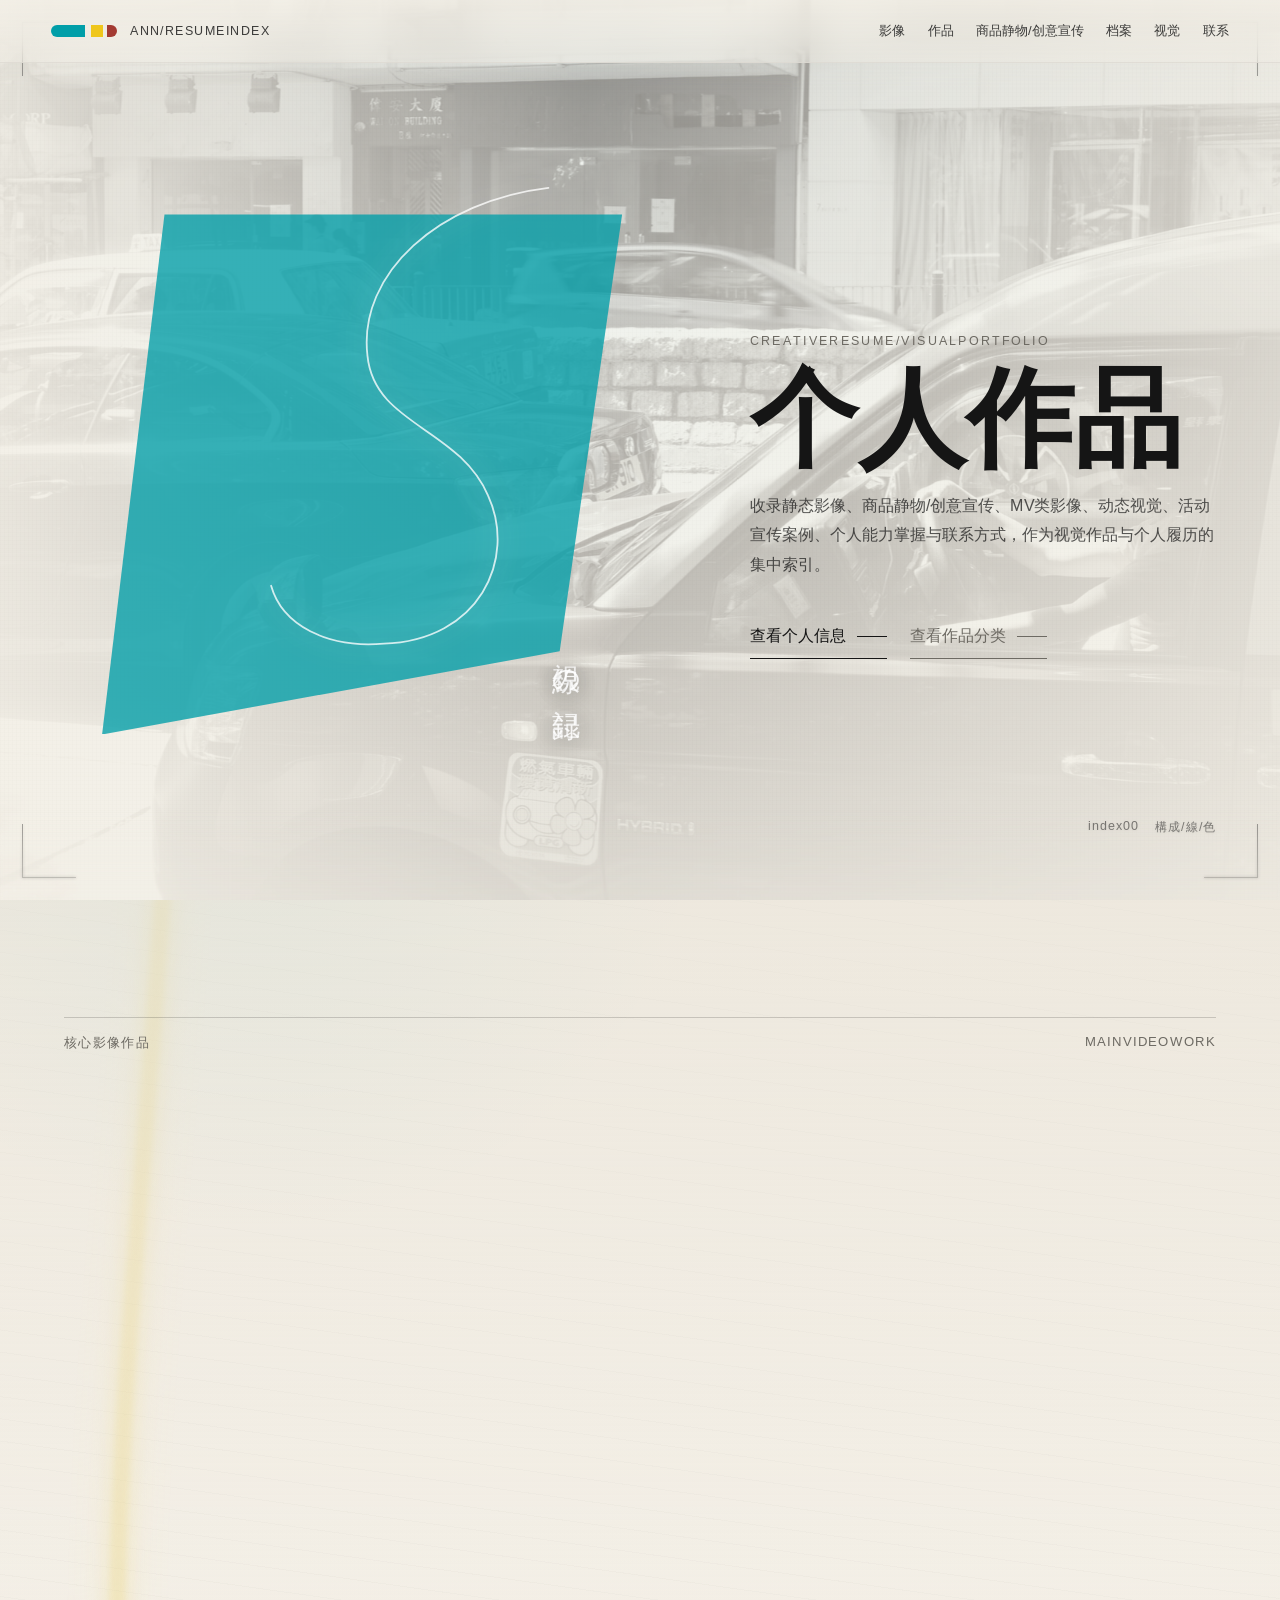
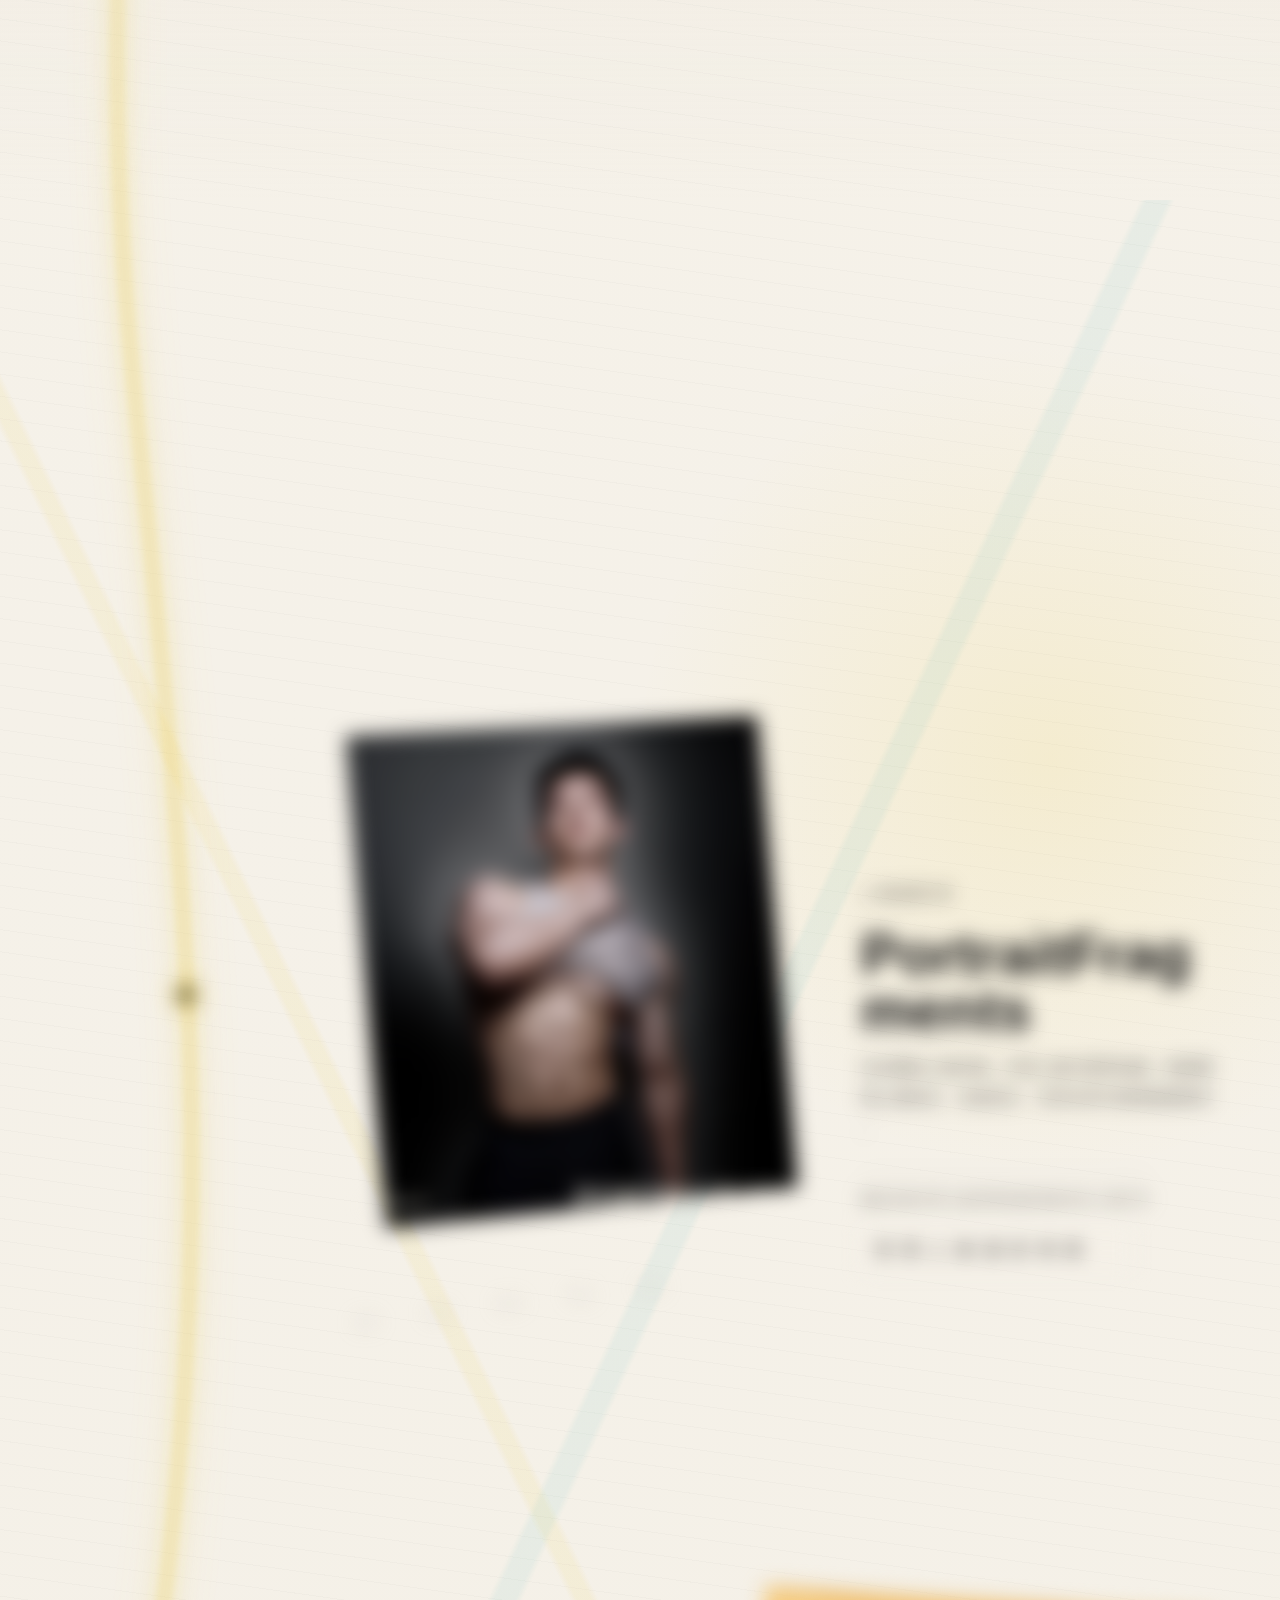
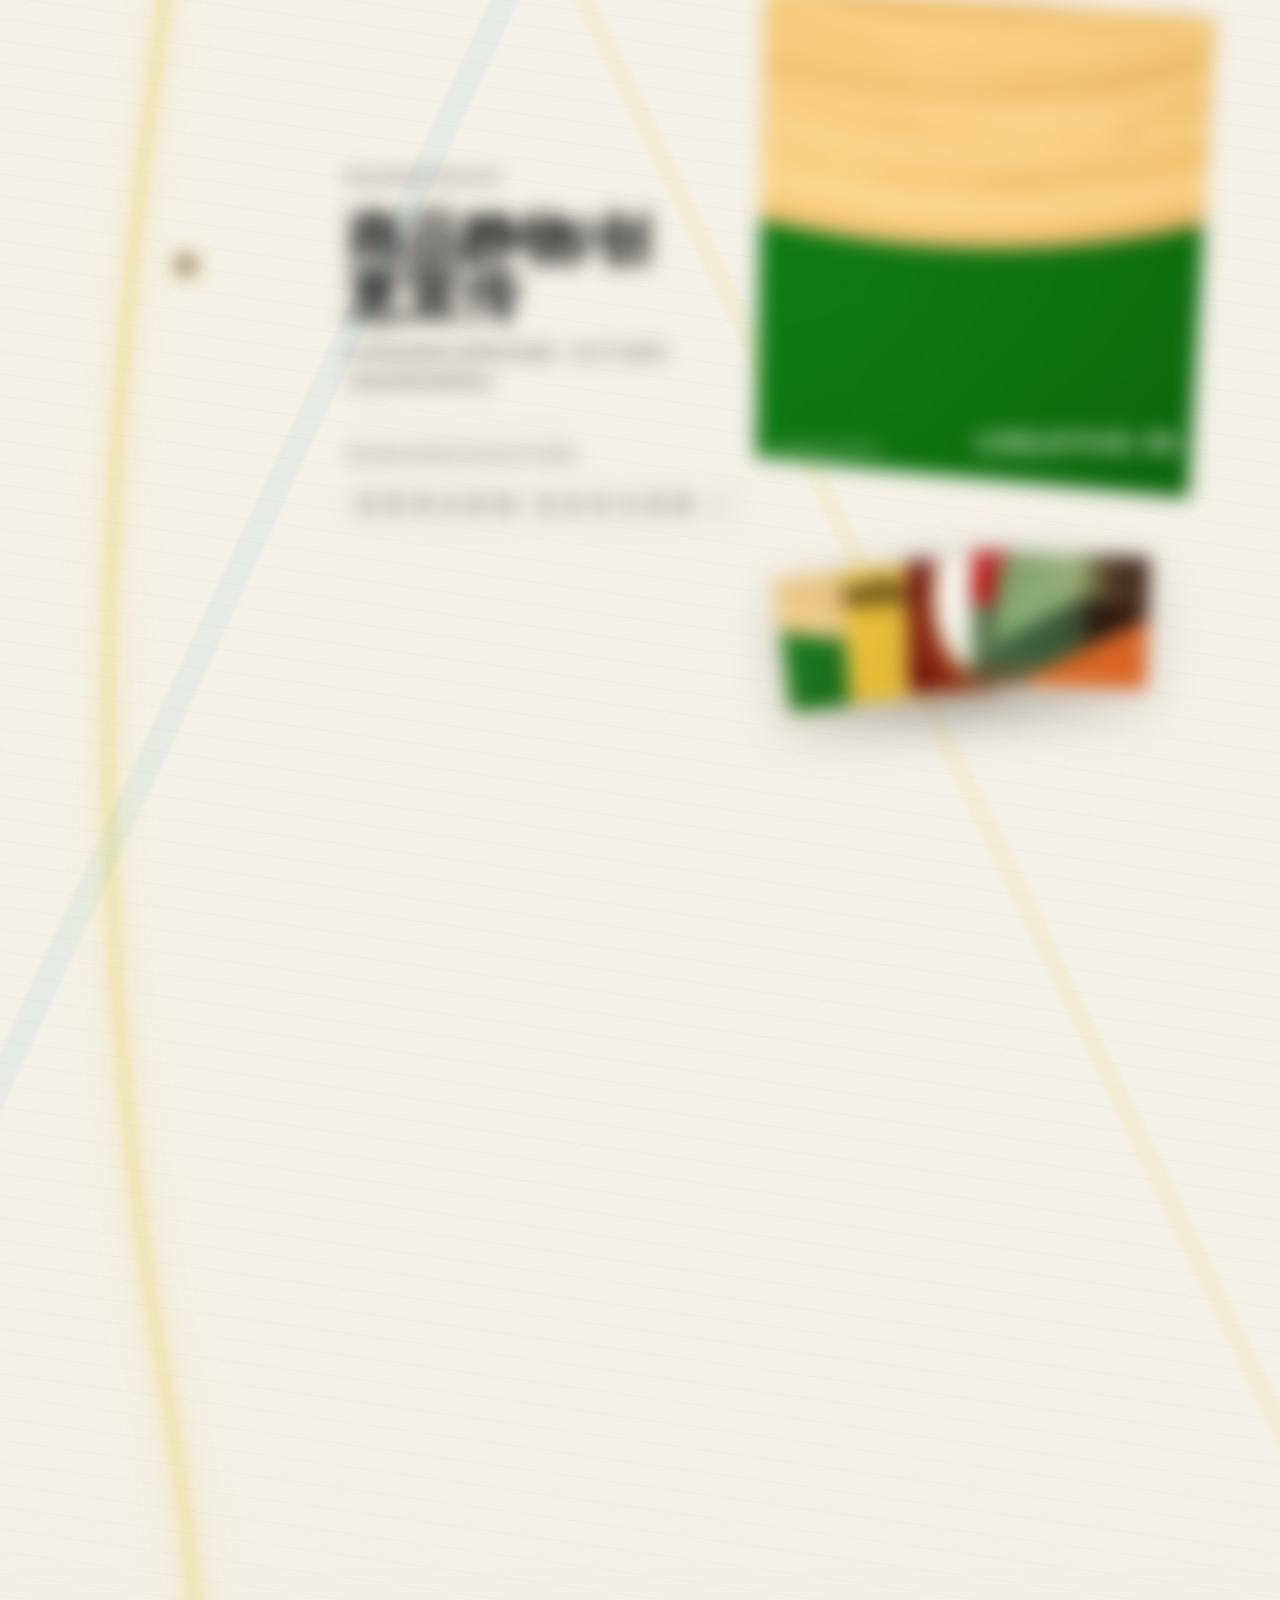
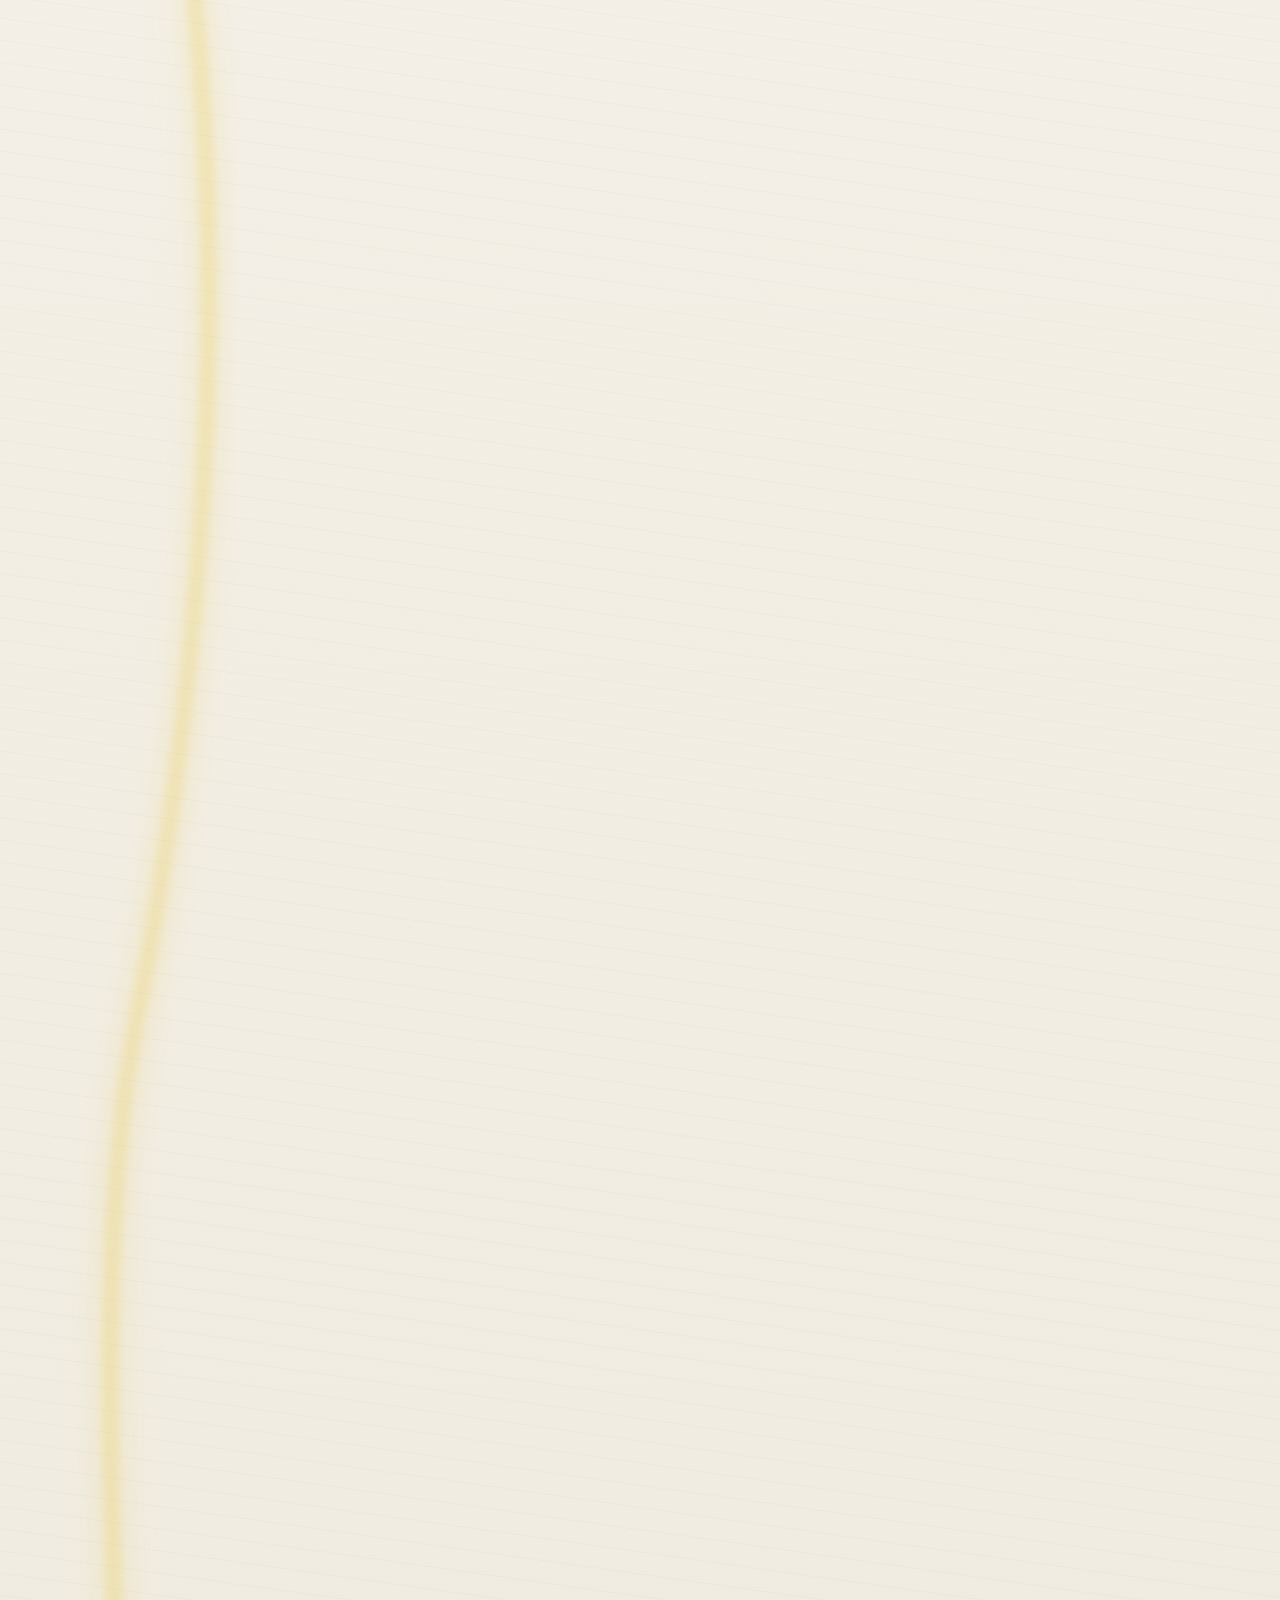
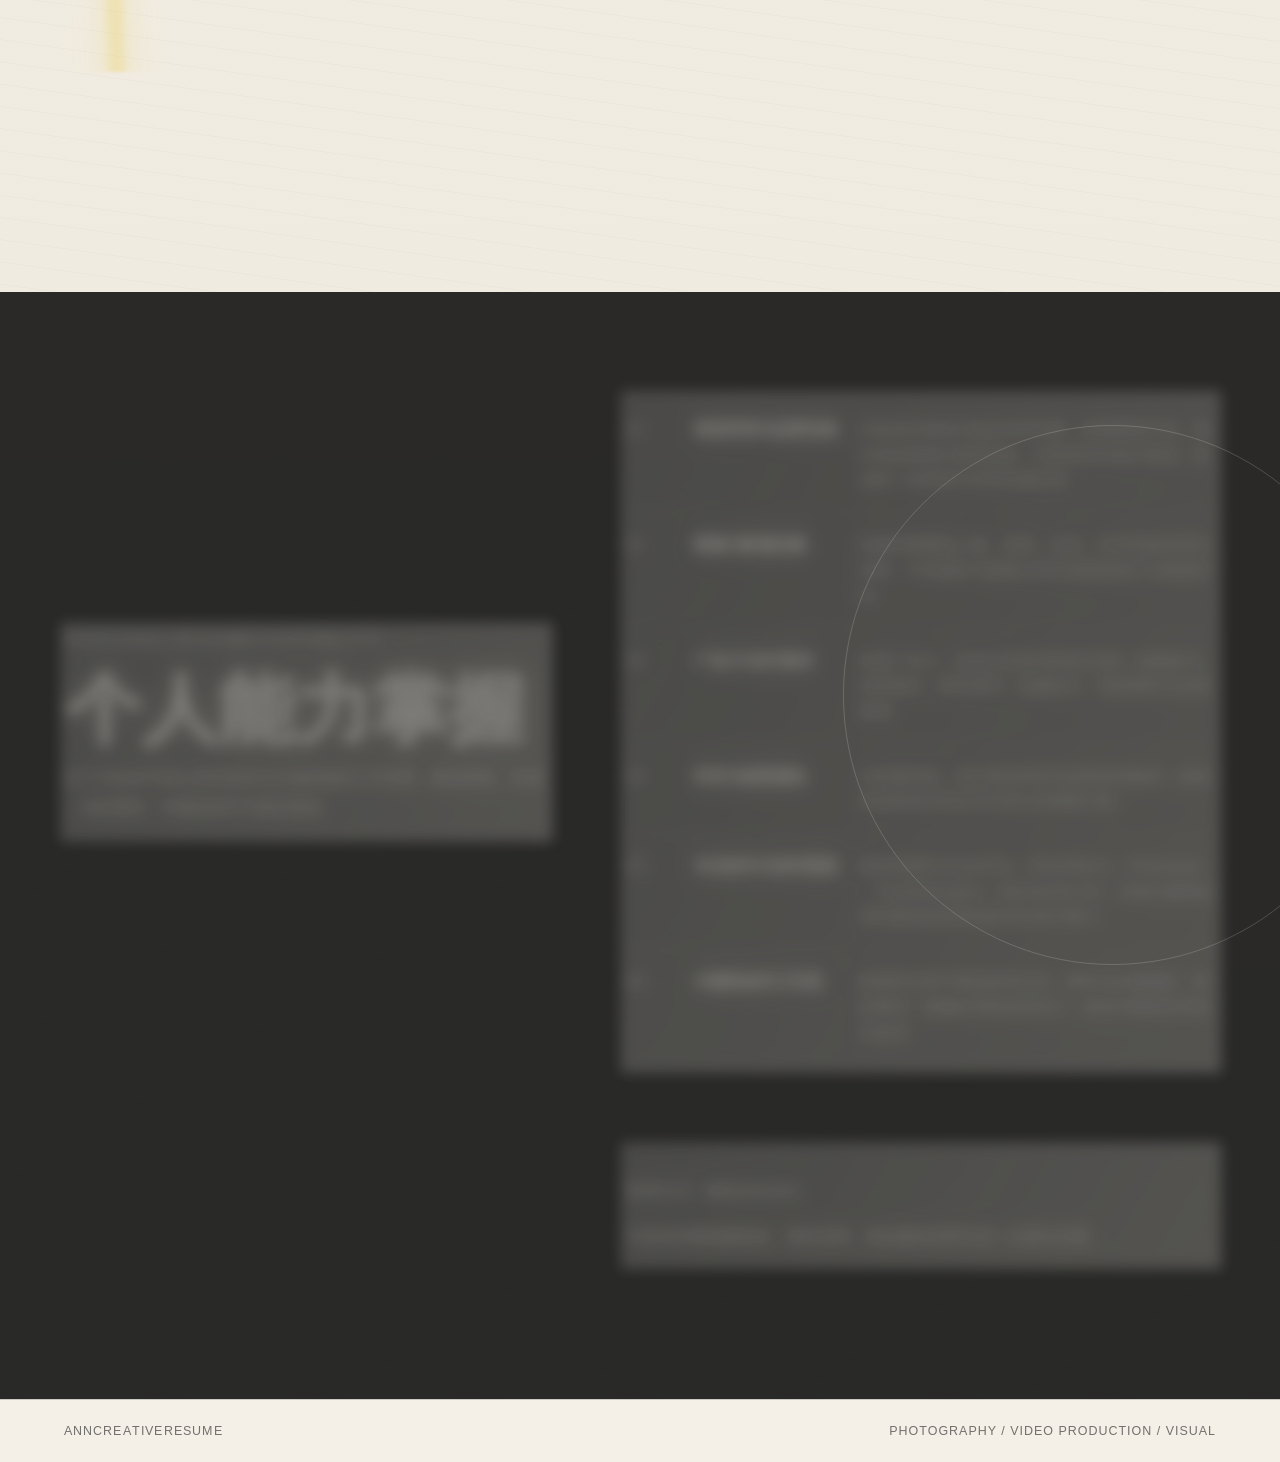
==== commit ad2693ff: "Add product still life to creative portfolio" ====
--- a/index.html
+++ b/index.html
@@ -4,7 +4,7 @@
     <meta charset="utf-8">
     <meta name="viewport" content="width=device-width, initial-scale=1">
     <title>ANN 个人作品 | 影像 / 视频 / 动态视觉</title>
-    <meta name="description" content="个人视觉作品与履历索引，收录静态影像、创意宣传、MV类影像、动态视觉、活动宣传案例、个人能力与联系方式。">
+    <meta name="description" content="个人视觉作品与履历索引，收录静态影像、商品静物/创意宣传、MV类影像、动态视觉、活动宣传案例、个人能力与联系方式。">
     <link rel="icon" href="data:,">
     <link rel="stylesheet" href="css/styles.css?v=20260626-arrow-cursor">
   </head>
@@ -39,7 +39,7 @@
       <nav class="nav" aria-label="主要导航">
         <a href="#film">影像</a>
         <a href="#works">作品</a>
-        <a href="#creative">创意宣传</a>
+        <a href="#creative">商品静物/创意宣传</a>
         <a href="gallery.html">档案</a>
         <a href="#motion">视觉</a>
         <a href="#contact">联系</a>
@@ -62,7 +62,7 @@
         <div class="hero-content reveal">
           <p class="eyebrow">Creative Resume / Visual Portfolio</p>
           <h1 id="hero-title" class="proximity-text">个人作品</h1>
-          <p class="hero-copy">收录静态影像、创意宣传、MV类影像、动态视觉、活动宣传案例、个人能力掌握与联系方式，作为视觉作品与个人履历的集中索引。</p>
+          <p class="hero-copy">收录静态影像、商品静物/创意宣传、MV类影像、动态视觉、活动宣传案例、个人能力掌握与联系方式，作为视觉作品与个人履历的集中索引。</p>
           <div class="hero-actions" aria-label="页面快捷入口">
             <a class="text-link" href="#contact">查看个人信息</a>
             <a class="text-link muted" href="#works">查看作品分类</a>
@@ -125,7 +125,7 @@
         <div class="works-intro reveal">
           <p class="eyebrow">Project Categories</p>
           <h2 id="works-title" class="proximity-text">作品分类索引。</h2>
-          <p>以下按照作品内容分为 MV类、人像摄影类、创意宣传、基础摄影类、动态视觉类与活动宣传类，包含音乐影像、人物肖像、静态影像、动态图形与宣传视频素材。</p>
+          <p>以下按照作品内容分为 MV类、人像摄影类、商品静物/创意宣传、基础摄影类、动态视觉类与活动宣传类，包含音乐影像、人物肖像、静态影像、动态图形与宣传视频素材。</p>
         </div>
 
         <article class="project-node project-portrait reveal pixel-sort-target" data-sort-src="assets/images/portrait/portrait-sync-01.webp" style="--node: '01';" aria-labelledby="portrait-title">
@@ -173,17 +173,17 @@
         <article class="project-node project-creative reveal pixel-sort-target" id="creative" data-sort-src="assets/images/creative/photography-brand-09.webp" style="--node: '02';" aria-labelledby="creative-title">
           <div class="node-marker" aria-hidden="true"></div>
           <div class="project-text">
-            <p class="eyebrow">创意宣传</p>
-            <h3 id="creative-title" class="proximity-text">创意宣传</h3>
-            <p>围绕品牌氛围、材质色彩与场景细节进行风格化拍摄，将视觉概念转化为宣传图像。</p>
-            <span class="project-role">品牌视觉 / 材质色彩 / 场景构成 / 宣传图像</span>
-            <a class="archive-link" href="gallery.html#creative">查看创意宣传档案</a>
-          </div>
-          <div class="archive-workbench archive-creative" data-archive aria-label="创意宣传作品档案">
+            <p class="eyebrow">商品静物/创意宣传</p>
+            <h3 id="creative-title" class="proximity-text">商品静物/创意宣传</h3>
+            <p>收录商品静物与品牌宣传拍摄，关注产品材质、光线控制和场景构成。</p>
+            <span class="project-role">商品静物 / 品牌视觉 / 材质色彩 / 宣传图像</span>
+            <a class="archive-link" href="gallery.html#creative">查看商品静物/创意宣传档案</a>
+          </div>
+          <div class="archive-workbench archive-creative" data-archive aria-label="商品静物/创意宣传作品档案">
             <div class="archive-preview pixel-sort-target">
               <img class="archive-preview-img" src="assets/images/creative/photography-brand-09.webp" alt="创意宣传预览，木质纹理与绿色色块">
               <div class="archive-preview-meta">
-                <span class="archive-count">创意宣传</span>
+                <span class="archive-count">商品静物/创意宣传</span>
                 <strong class="archive-preview-title">creative 09</strong>
               </div>
             </div>
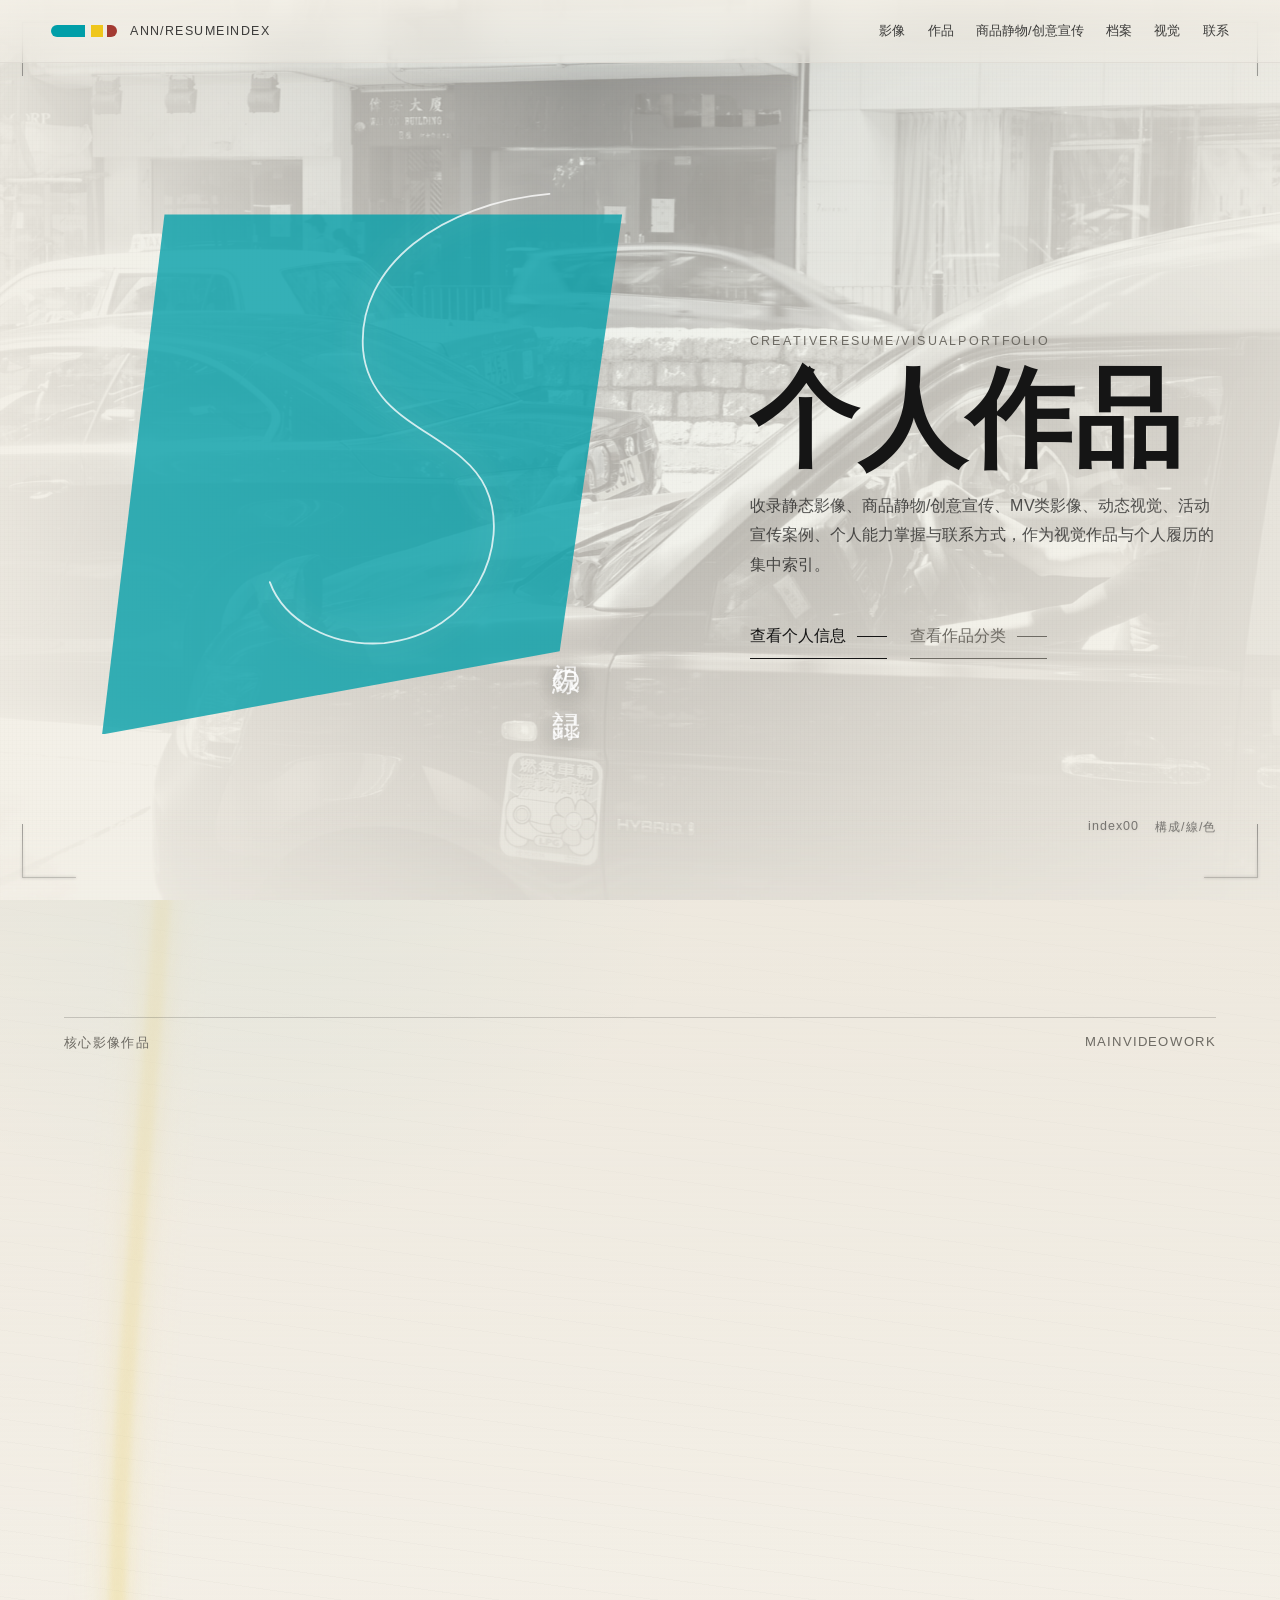
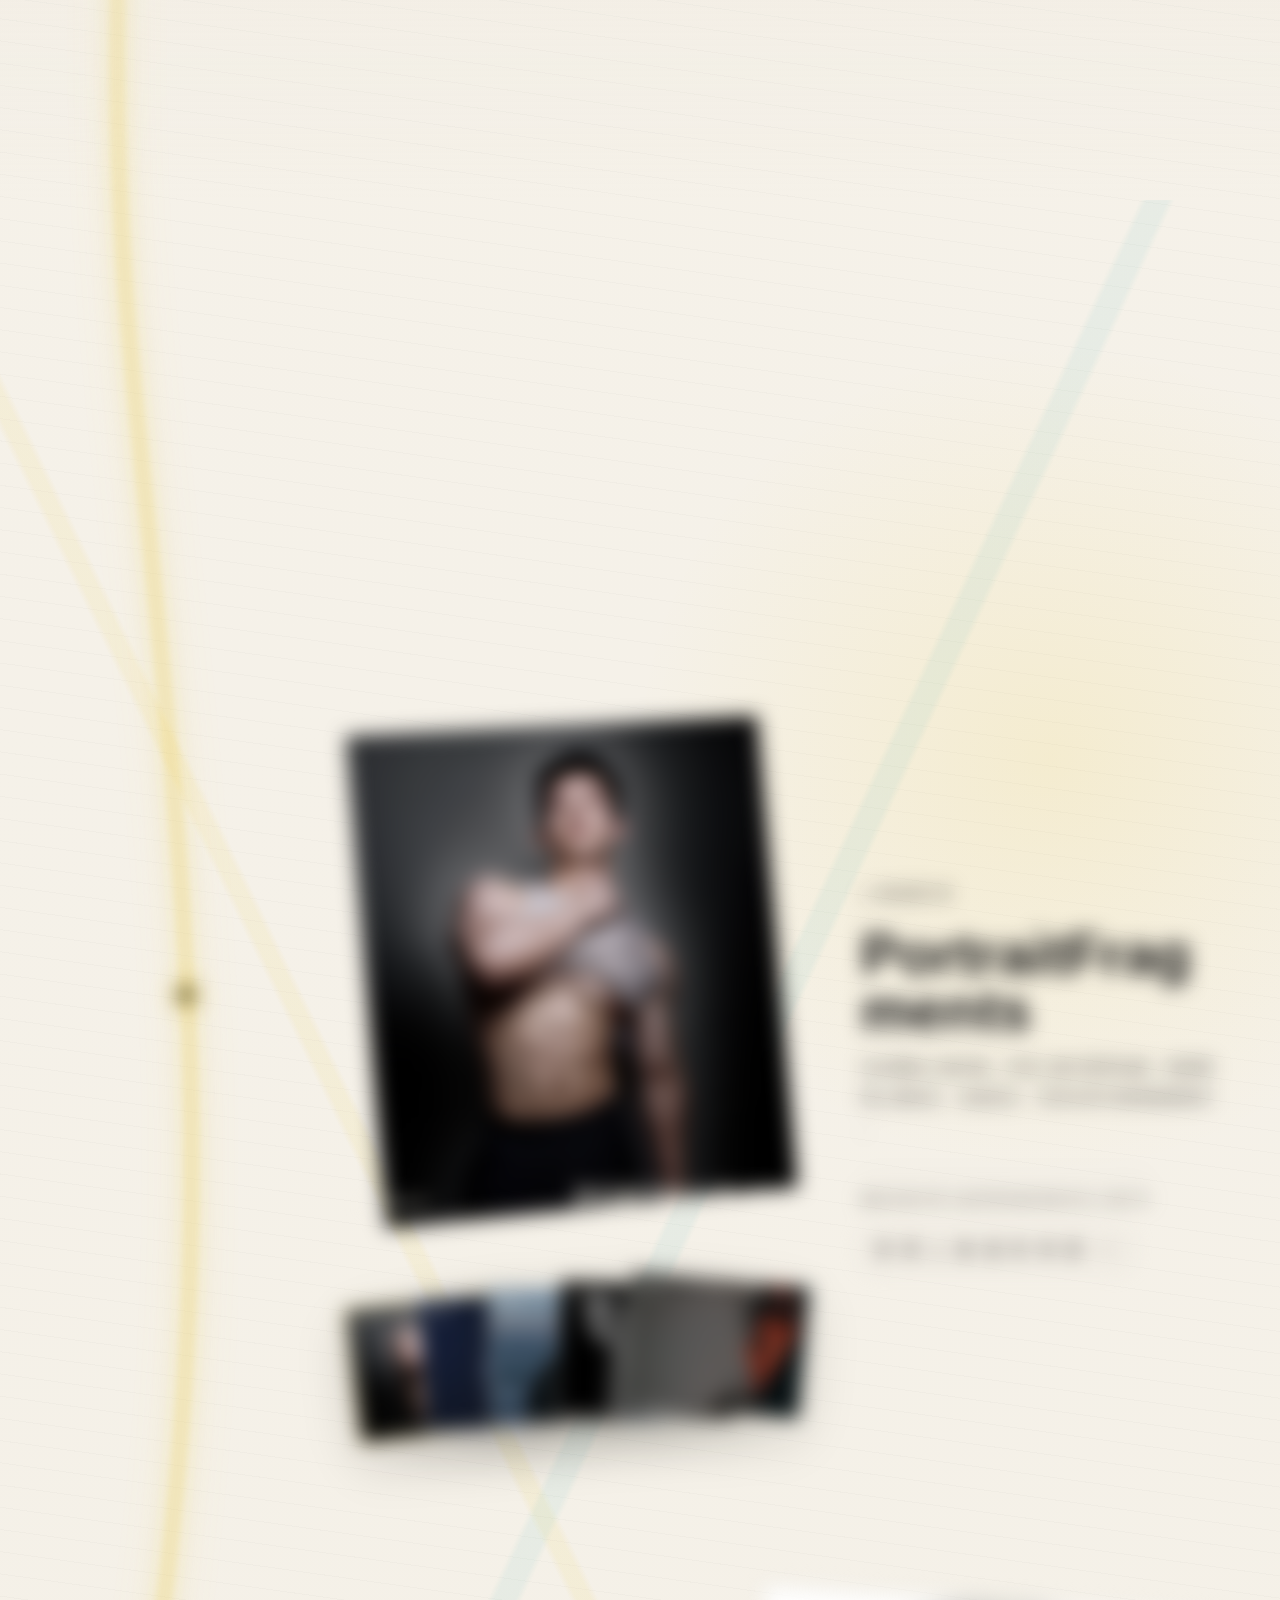
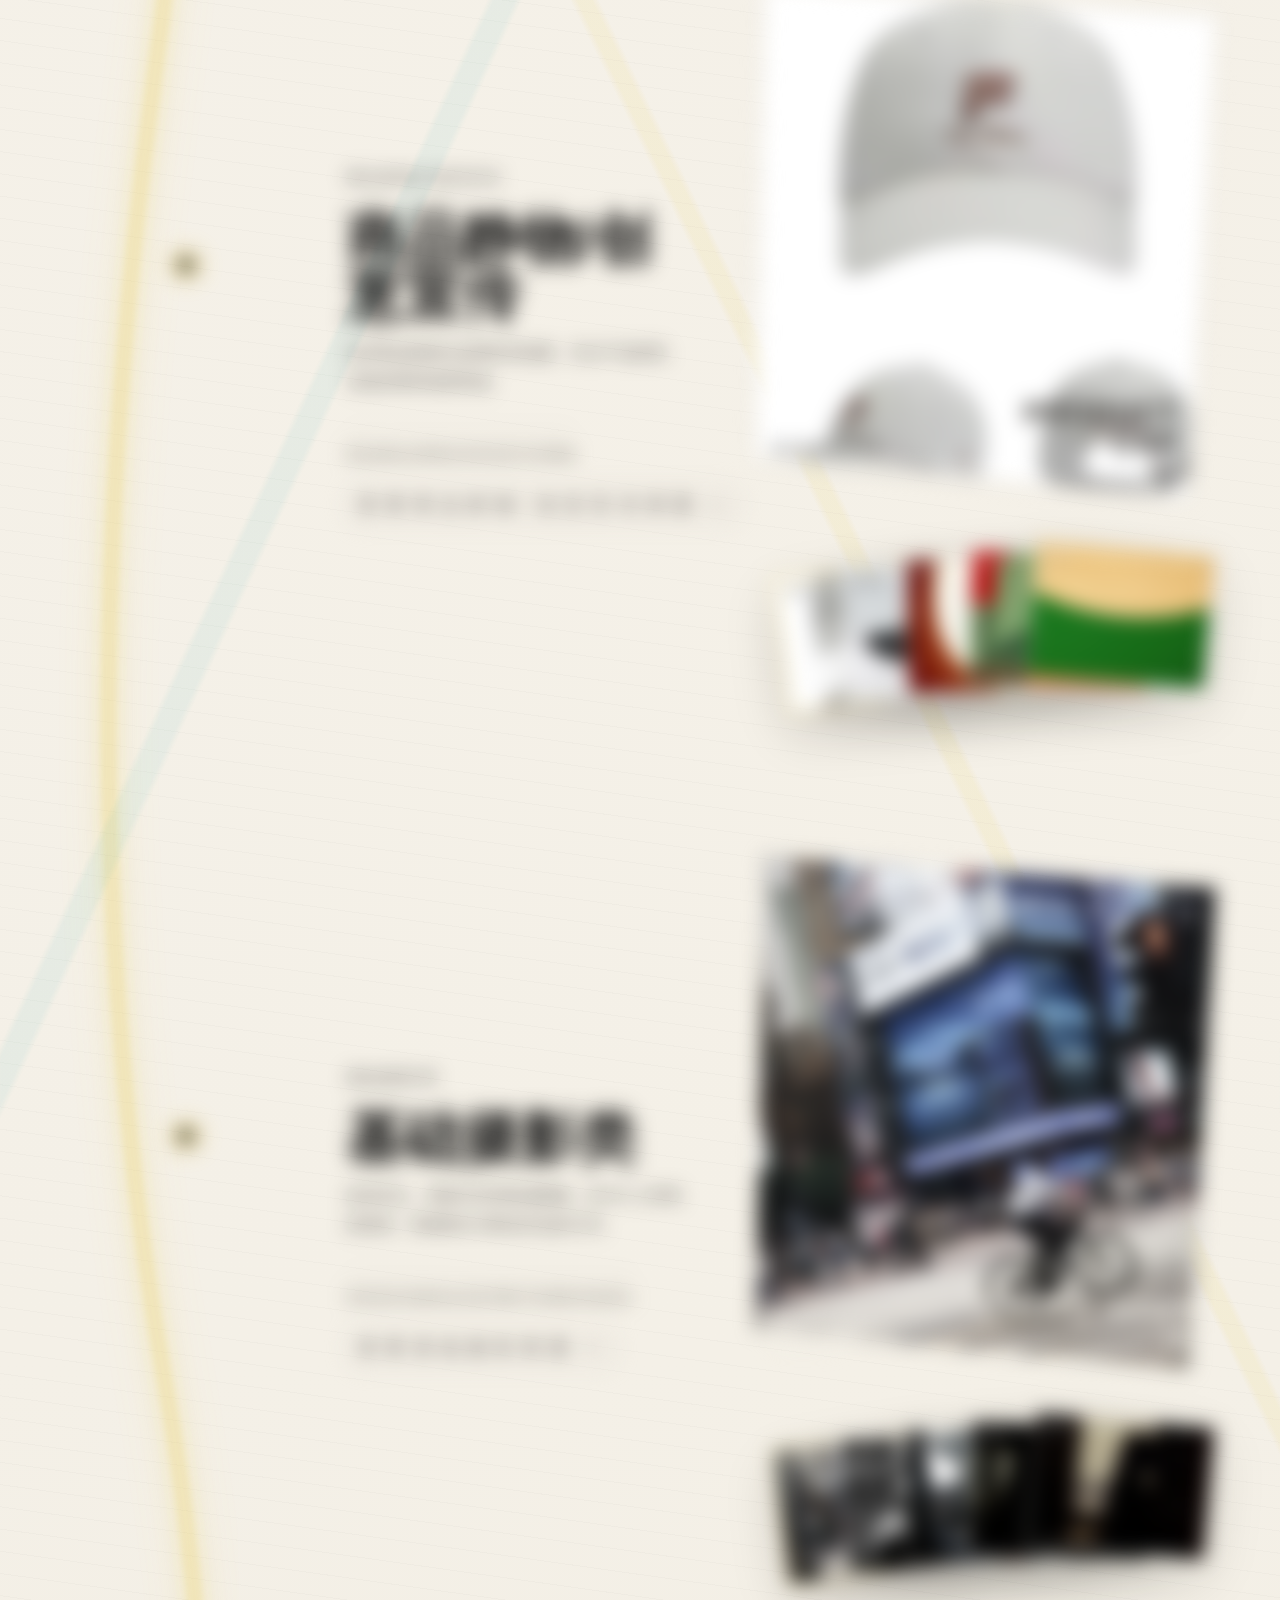
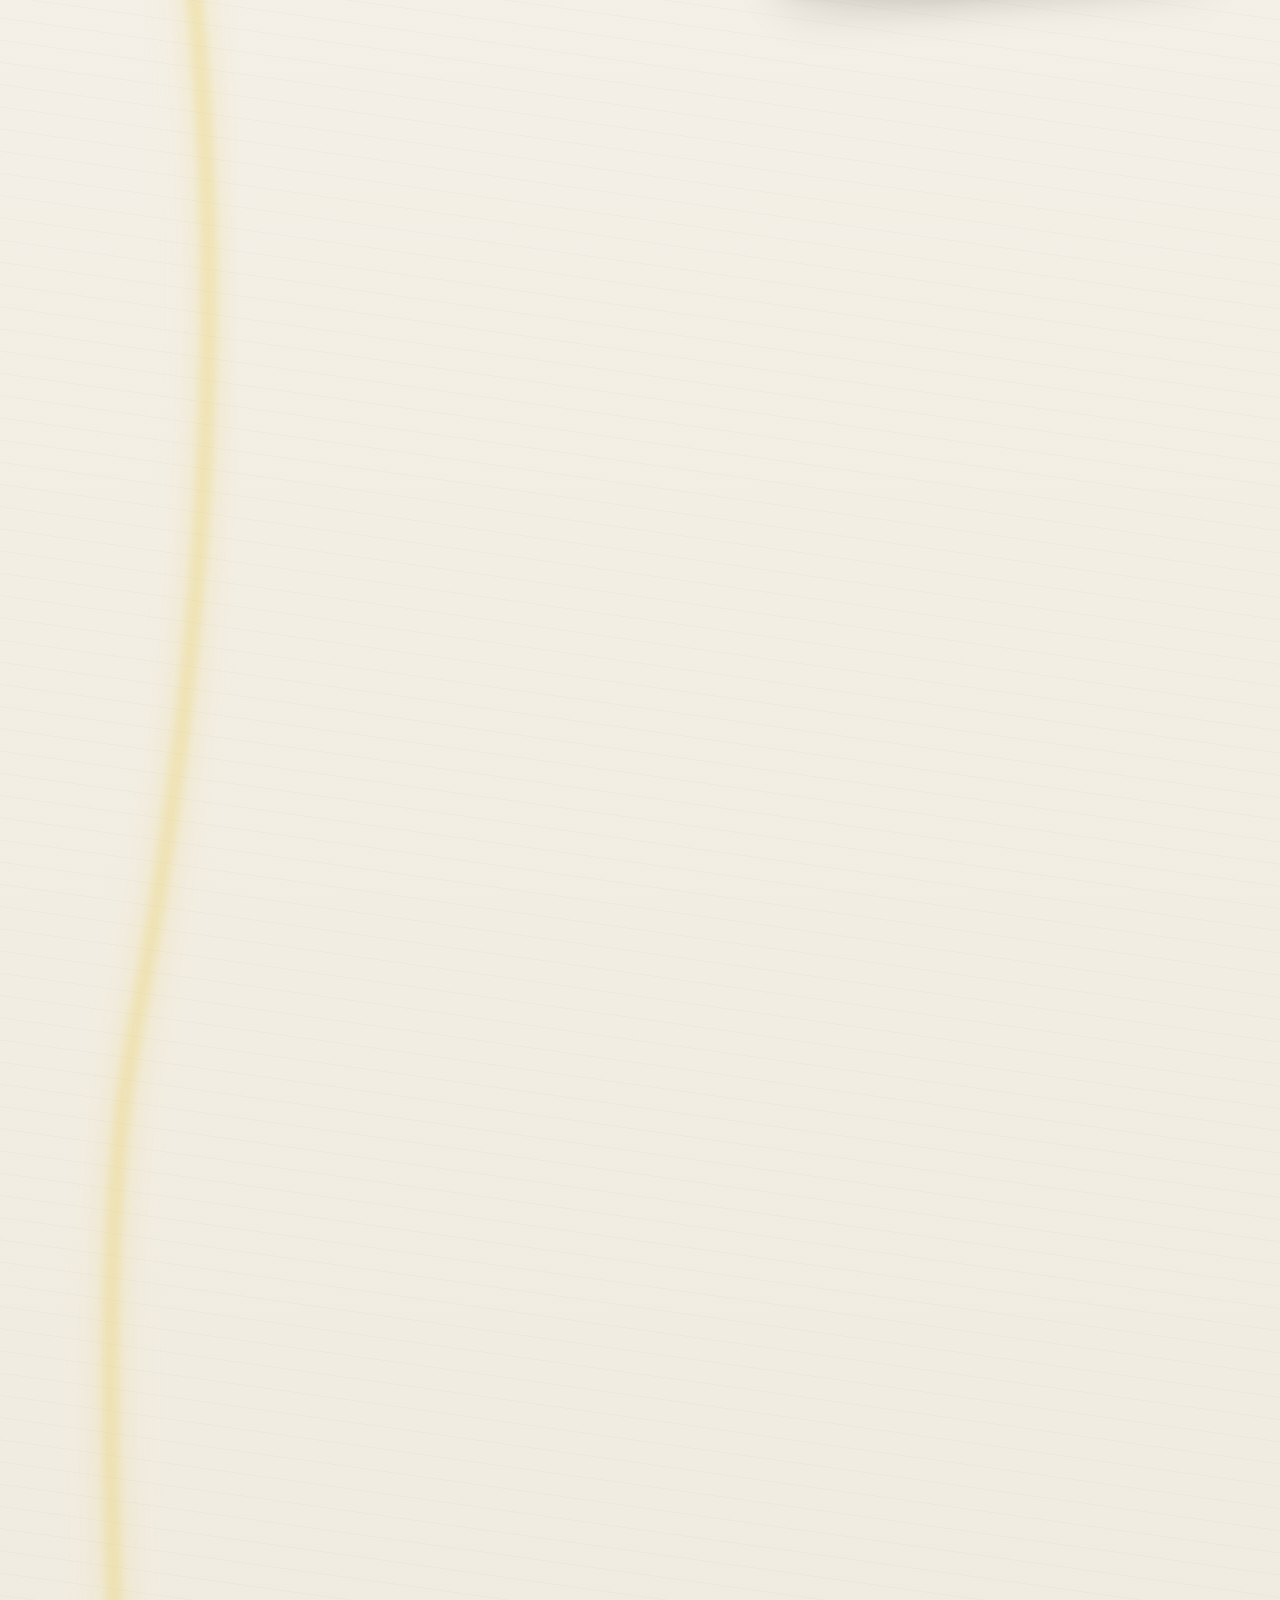
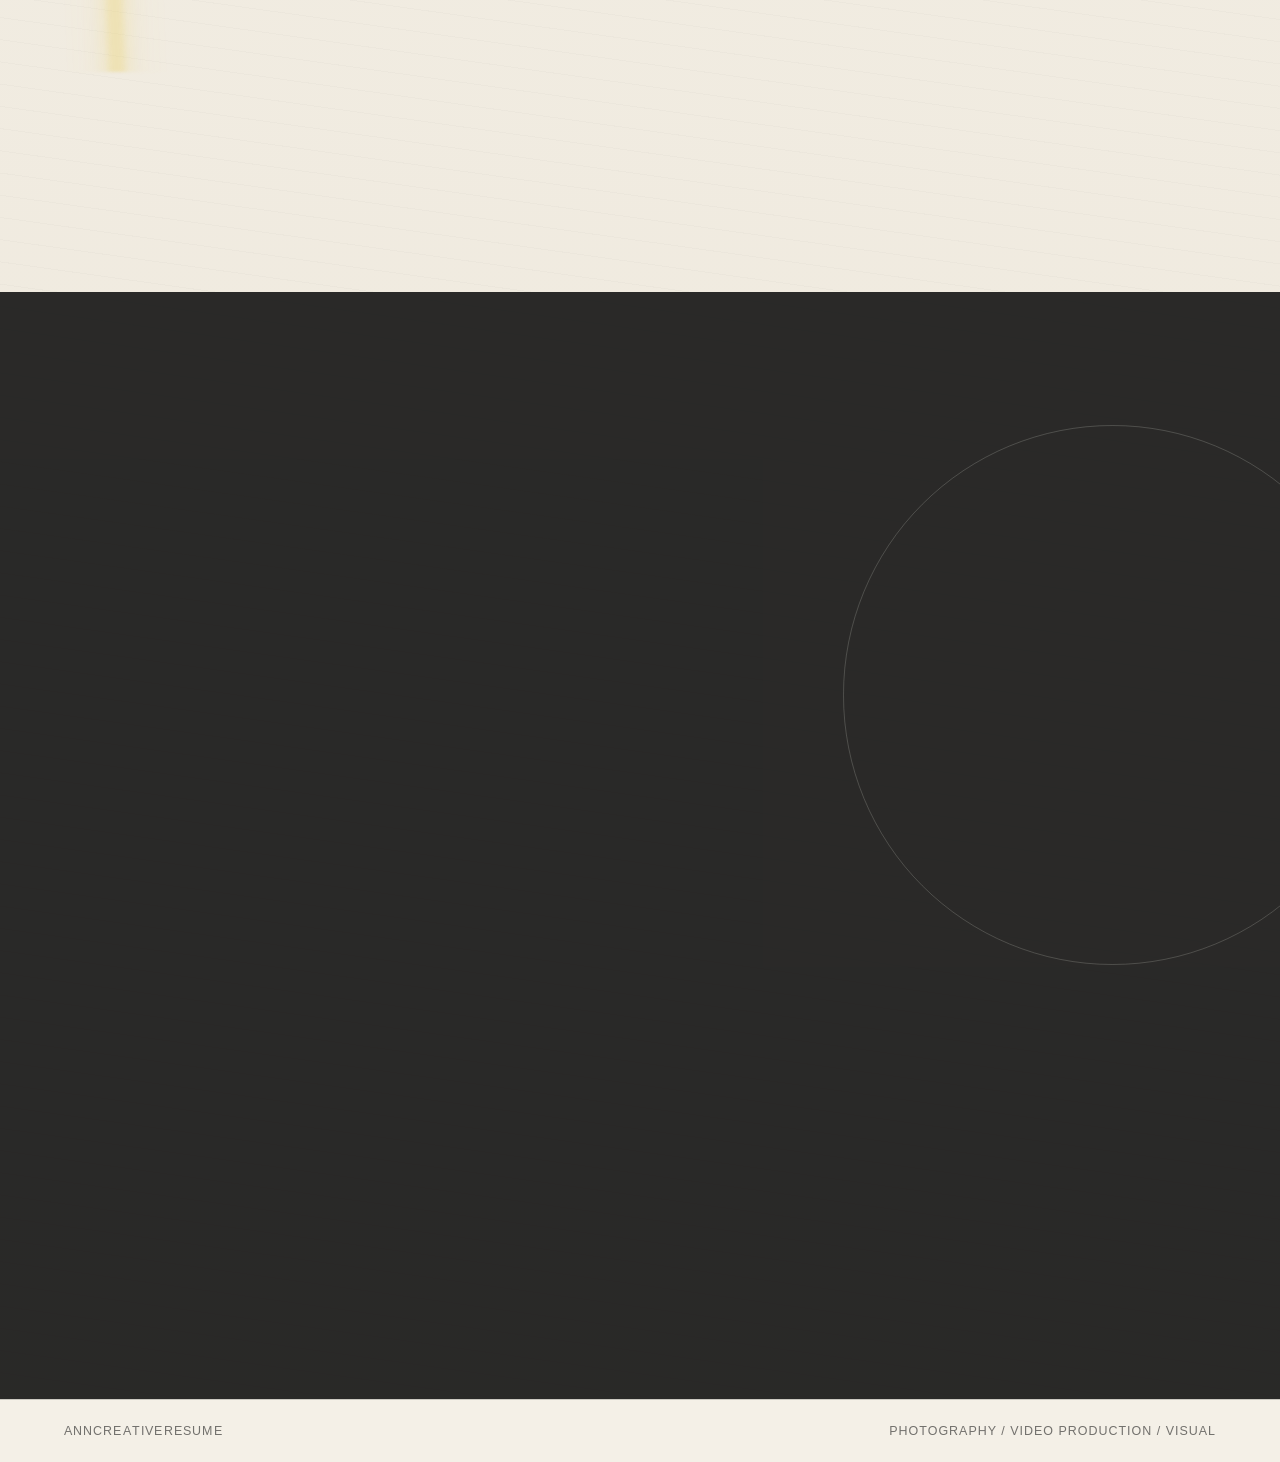
==== commit b00515e3: "Add product cap and bag to creative gallery" ====
--- a/index.html
+++ b/index.html
@@ -170,7 +170,7 @@
           </div>
         </article>
 
-        <article class="project-node project-creative reveal pixel-sort-target" id="creative" data-sort-src="assets/images/creative/photography-brand-09.webp" style="--node: '02';" aria-labelledby="creative-title">
+        <article class="project-node project-creative reveal pixel-sort-target" id="creative" data-sort-src="assets/images/creative/product-cap-01.webp" style="--node: '02';" aria-labelledby="creative-title">
           <div class="node-marker" aria-hidden="true"></div>
           <div class="project-text">
             <p class="eyebrow">商品静物/创意宣传</p>
@@ -181,20 +181,20 @@
           </div>
           <div class="archive-workbench archive-creative" data-archive aria-label="商品静物/创意宣传作品档案">
             <div class="archive-preview pixel-sort-target">
-              <img class="archive-preview-img" src="assets/images/creative/photography-brand-09.webp" alt="创意宣传预览，木质纹理与绿色色块">
+              <img class="archive-preview-img" src="assets/images/creative/product-cap-01.webp" alt="商品静物预览，白色 FILA 棒球帽">
               <div class="archive-preview-meta">
                 <span class="archive-count">商品静物/创意宣传</span>
-                <strong class="archive-preview-title">creative 09</strong>
+                <strong class="archive-preview-title">product cap</strong>
               </div>
             </div>
             <div class="archive-stack">
-              <button class="archive-card is-active" type="button" style="--i:0" data-full="assets/images/creative/photography-brand-09.webp" data-title="creative 09">
-                <img src="assets/images/creative/photography-brand-09.webp" alt="创意宣传作品，木质纹理与绿色色块">
-                <span>009</span>
-              </button>
-              <button class="archive-card" type="button" style="--i:1" data-full="assets/images/creative/photography-brand-01.webp" data-title="creative 01">
-                <img src="assets/images/creative/photography-brand-01.webp" alt="创意宣传作品，黄色画面与标识构成">
-                <span>001</span>
+              <button class="archive-card product-card is-active" type="button" style="--i:0" data-full="assets/images/creative/product-cap-01.webp" data-title="product cap">
+                <img src="assets/images/creative/product-cap-01.webp" alt="商品静物作品，白色 FILA 棒球帽">
+                <span>CAP</span>
+              </button>
+              <button class="archive-card product-card" type="button" style="--i:1" data-full="assets/images/creative/product-sneaker-01.webp" data-title="product sneaker">
+                <img src="assets/images/creative/product-sneaker-01.webp" alt="商品静物作品，黑色运动鞋侧面">
+                <span>SHOE</span>
               </button>
               <button class="archive-card" type="button" style="--i:2" data-full="assets/images/creative/photography-brand-03.webp" data-title="creative 03">
                 <img src="assets/images/creative/photography-brand-03.webp" alt="创意宣传作品，暖色灯光与空间细节">
@@ -204,9 +204,9 @@
                 <img src="assets/images/creative/photography-brand-06.webp" alt="创意宣传作品，红绿橙色块构成">
                 <span>006</span>
               </button>
-              <button class="archive-card" type="button" style="--i:4" data-full="assets/images/creative/photography-brand-07.webp" data-title="creative 07">
-                <img src="assets/images/creative/photography-brand-07.webp" alt="创意宣传作品，红色墙面与品牌标识">
-                <span>007</span>
+              <button class="archive-card" type="button" style="--i:4" data-full="assets/images/creative/photography-brand-09.webp" data-title="creative 09">
+                <img src="assets/images/creative/photography-brand-09.webp" alt="创意宣传作品，木质纹理与绿色色块">
+                <span>009</span>
               </button>
             </div>
           </div>
--- a/css/styles.css
+++ b/css/styles.css
@@ -901,6 +901,8 @@
 .archive-creative .archive-preview-meta {
   right: 8%;
   bottom: 8%;
+  color: #25231f;
+  text-shadow: 0 1px 8px rgba(255, 255, 255, 0.7);
 }
 
 .archive-stack {
@@ -952,6 +954,11 @@
   text-shadow: 0 1px 12px rgba(0, 0, 0, 0.35);
 }
 
+.archive-card.product-card > span {
+  color: #25231f;
+  text-shadow: 0 1px 8px rgba(255, 255, 255, 0.7);
+}
+
 .archive-workbench:hover .archive-card,
 .archive-workbench:focus-within .archive-card {
   transform: translateX(calc((var(--i) - 2) * 30px)) rotate(calc(-11deg + var(--i) * 5deg)) translateY(calc(var(--i) * -4px));
@@ -1251,6 +1258,11 @@
   text-shadow: 0 2px 16px rgba(0, 0, 0, 0.4);
 }
 
+.masonry-item.product-item > span {
+  color: #25231f;
+  text-shadow: 0 1px 8px rgba(255, 255, 255, 0.7);
+}
+
 .masonry-item:hover,
 .masonry-item:focus-visible {
   z-index: 3;
@@ -1821,6 +1833,19 @@
     transform: translate3d(calc((var(--i) - 1.5) * 12px), -54px, 0) rotate(0deg) scale(1.08) !important;
   }
 
+  .project-creative {
+    grid-template-columns: minmax(0, 1fr);
+  }
+
+  .project-creative .project-text,
+  .project-creative .archive-workbench {
+    min-width: 0;
+  }
+
+  .project-creative .archive-link {
+    max-width: 100%;
+  }
+
   .masonry-grid {
     column-count: 2;
   }
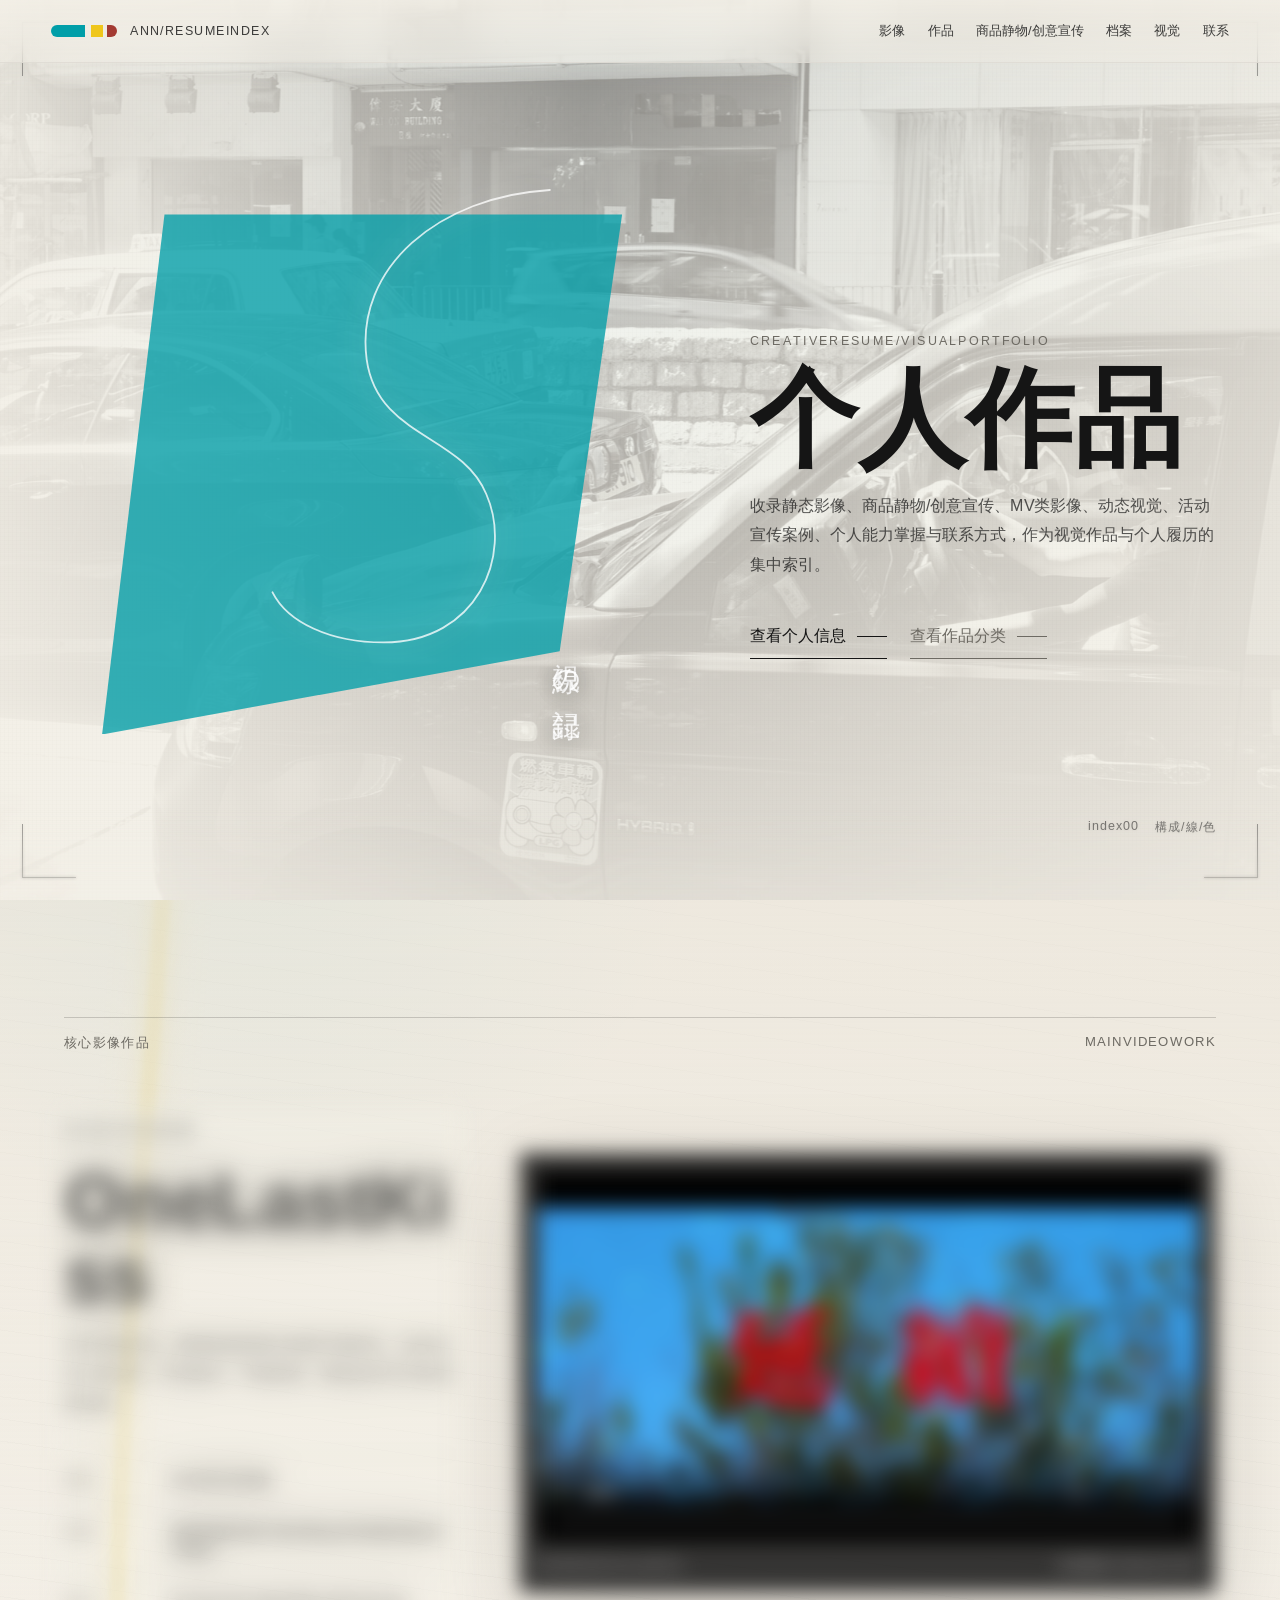
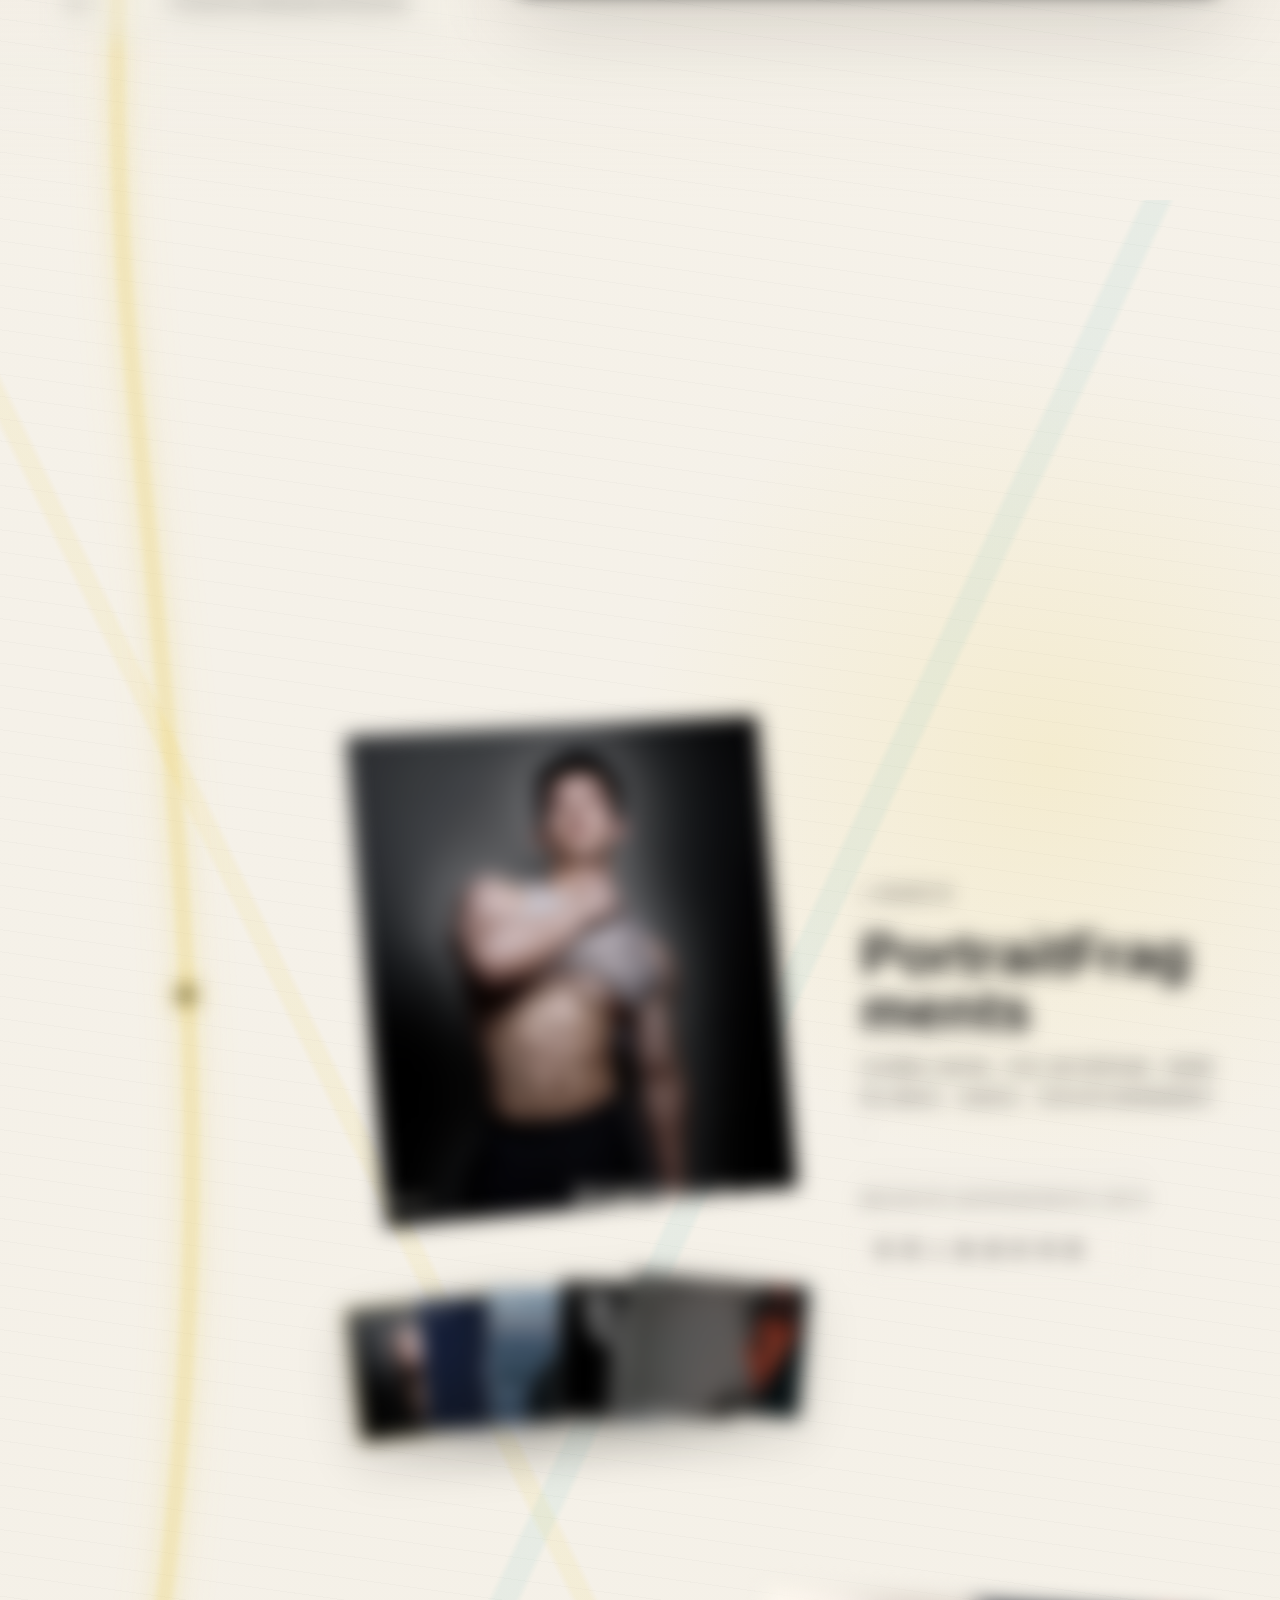
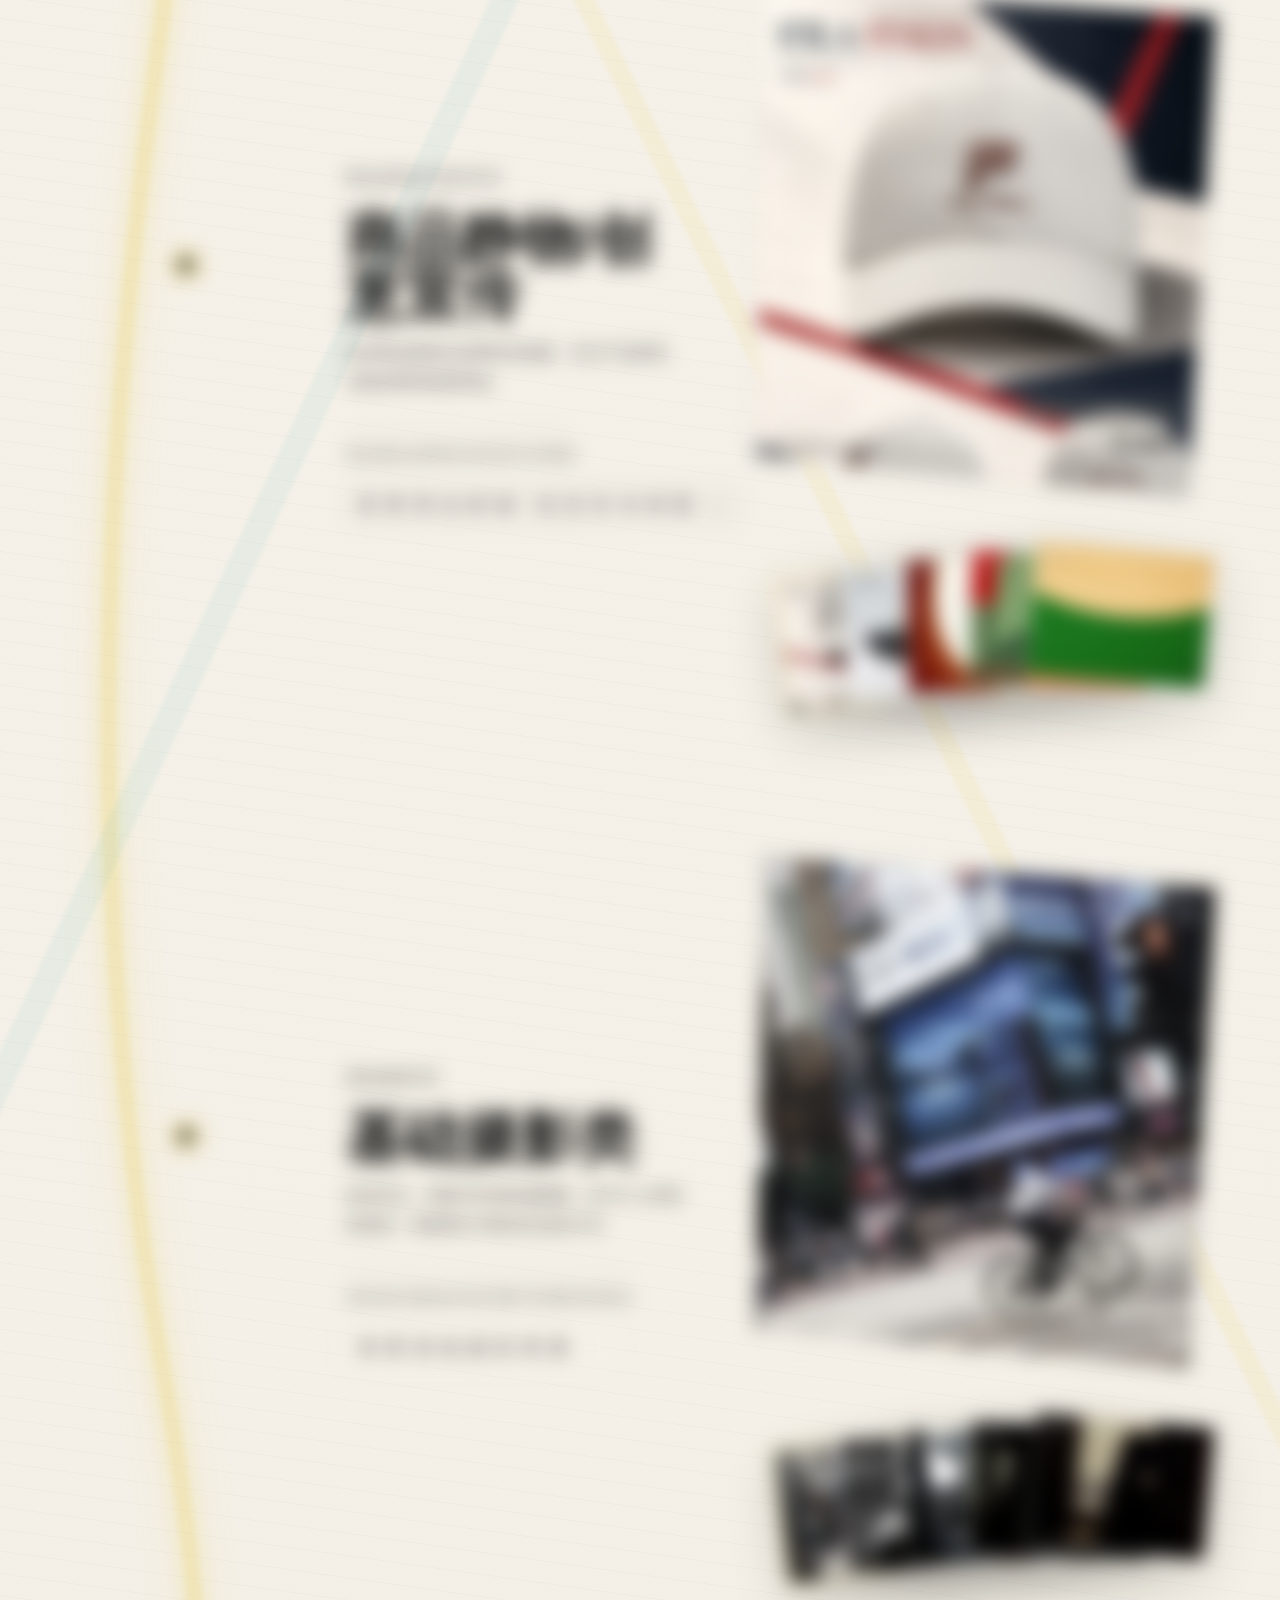
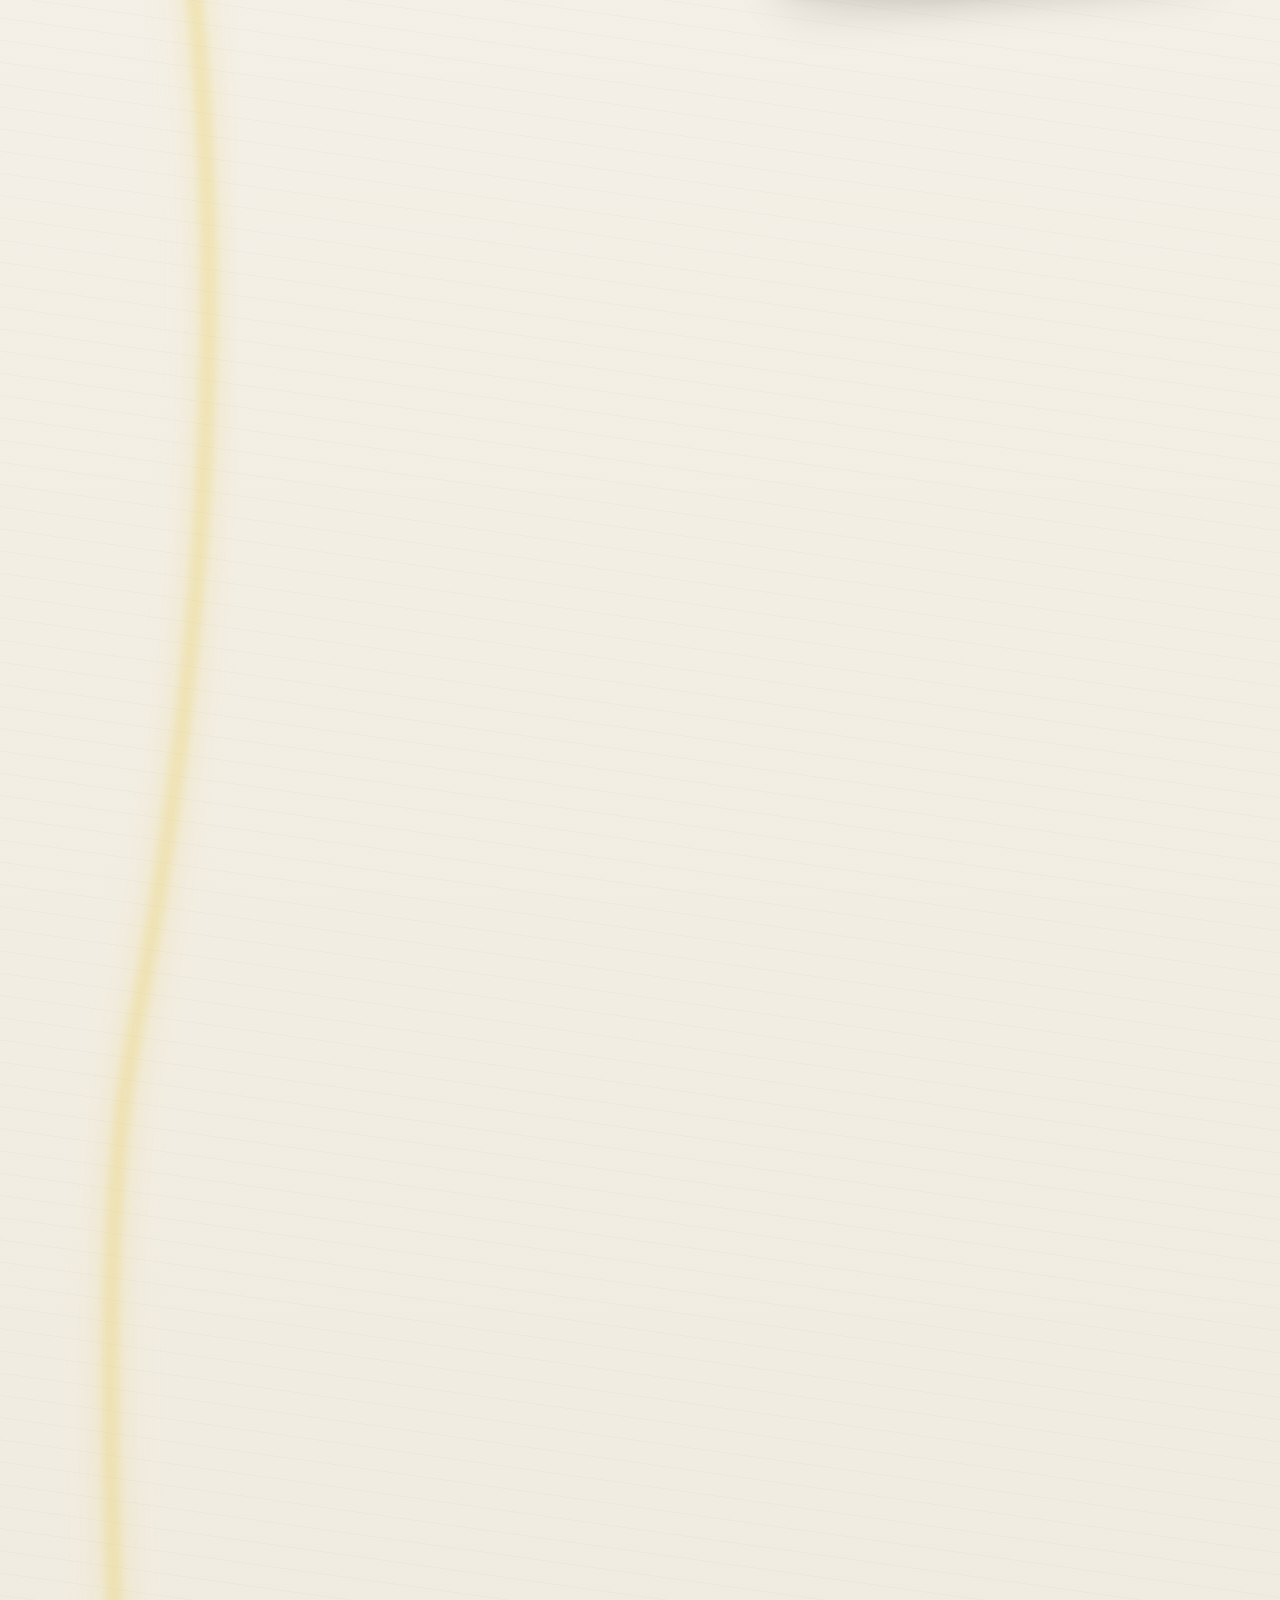
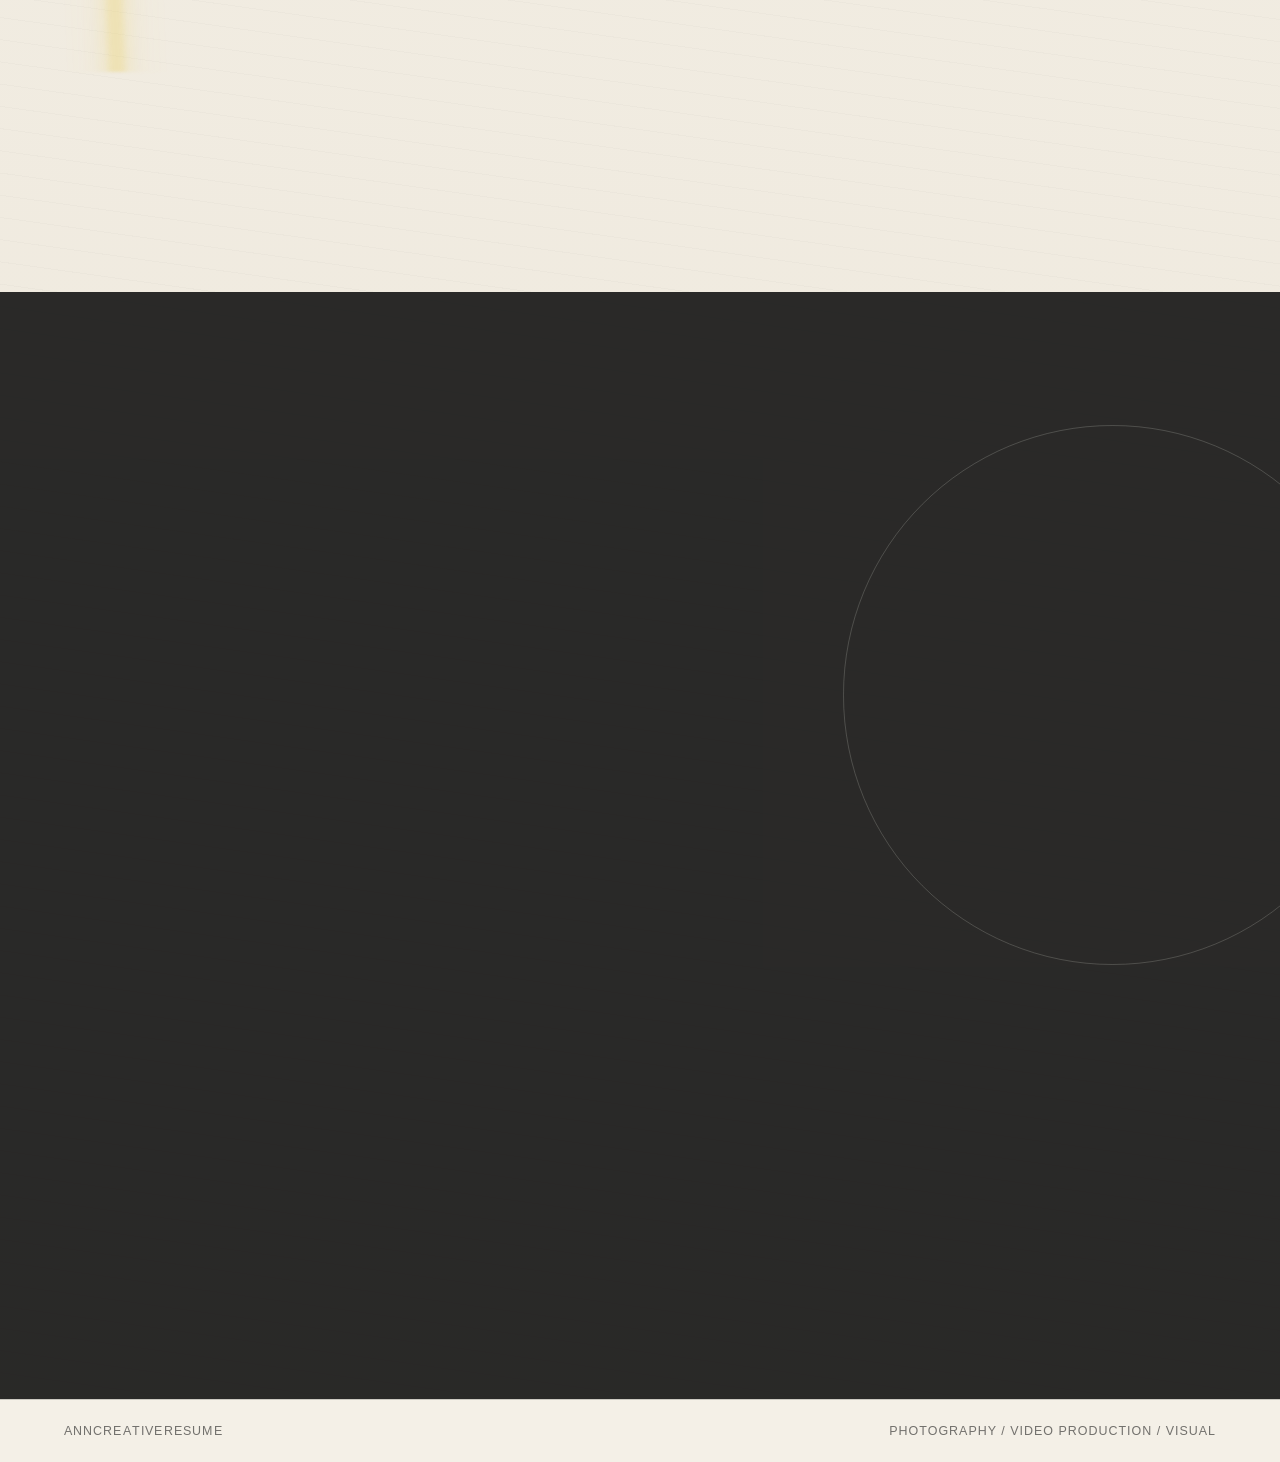
==== commit aac05eb1: "Style FILA cap as sport editorial image" ====
--- a/index.html
+++ b/index.html
@@ -170,7 +170,7 @@
           </div>
         </article>
 
-        <article class="project-node project-creative reveal pixel-sort-target" id="creative" data-sort-src="assets/images/creative/product-cap-01.webp" style="--node: '02';" aria-labelledby="creative-title">
+        <article class="project-node project-creative reveal pixel-sort-target" id="creative" data-sort-src="assets/images/creative/product-cap-editorial-01.webp" style="--node: '02';" aria-labelledby="creative-title">
           <div class="node-marker" aria-hidden="true"></div>
           <div class="project-text">
             <p class="eyebrow">商品静物/创意宣传</p>
@@ -181,15 +181,15 @@
           </div>
           <div class="archive-workbench archive-creative" data-archive aria-label="商品静物/创意宣传作品档案">
             <div class="archive-preview pixel-sort-target">
-              <img class="archive-preview-img" src="assets/images/creative/product-cap-01.webp" alt="商品静物预览，白色 FILA 棒球帽">
+              <img class="archive-preview-img" src="assets/images/creative/product-cap-editorial-01.webp" alt="FILA 棒球帽运动时装风格宣传图">
               <div class="archive-preview-meta">
                 <span class="archive-count">商品静物/创意宣传</span>
                 <strong class="archive-preview-title">product cap</strong>
               </div>
             </div>
             <div class="archive-stack">
-              <button class="archive-card product-card is-active" type="button" style="--i:0" data-full="assets/images/creative/product-cap-01.webp" data-title="product cap">
-                <img src="assets/images/creative/product-cap-01.webp" alt="商品静物作品，白色 FILA 棒球帽">
+              <button class="archive-card product-card is-active" type="button" style="--i:0" data-full="assets/images/creative/product-cap-editorial-01.webp" data-title="product cap">
+                <img src="assets/images/creative/product-cap-editorial-01.webp" alt="商品静物作品，FILA 棒球帽宣传图">
                 <span>CAP</span>
               </button>
               <button class="archive-card product-card" type="button" style="--i:1" data-full="assets/images/creative/product-sneaker-01.webp" data-title="product sneaker">
--- a/css/styles.css
+++ b/css/styles.css
@@ -903,6 +903,10 @@
   bottom: 8%;
   color: #25231f;
   text-shadow: 0 1px 8px rgba(255, 255, 255, 0.7);
+}
+
+.archive-creative .archive-preview-img[src*="product-cap-editorial"] {
+  object-position: center top;
 }
 
 .archive-stack {
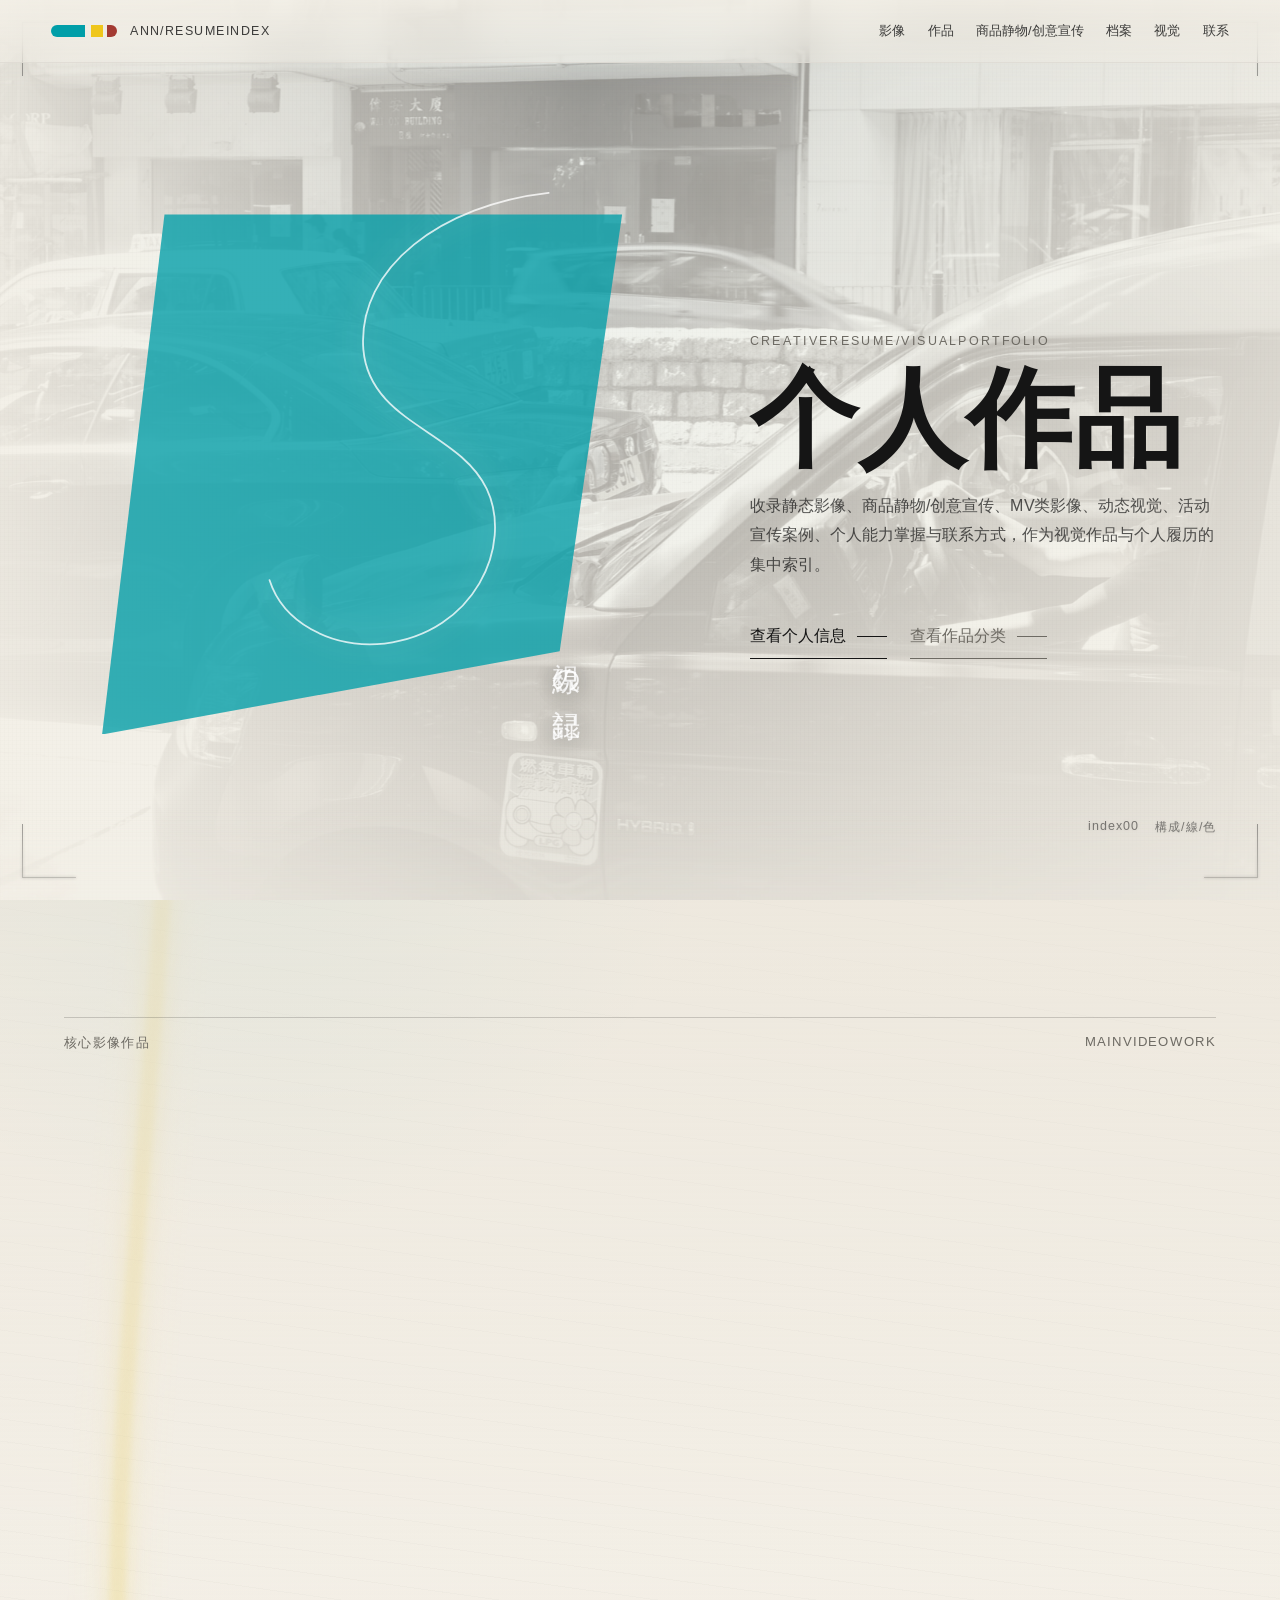
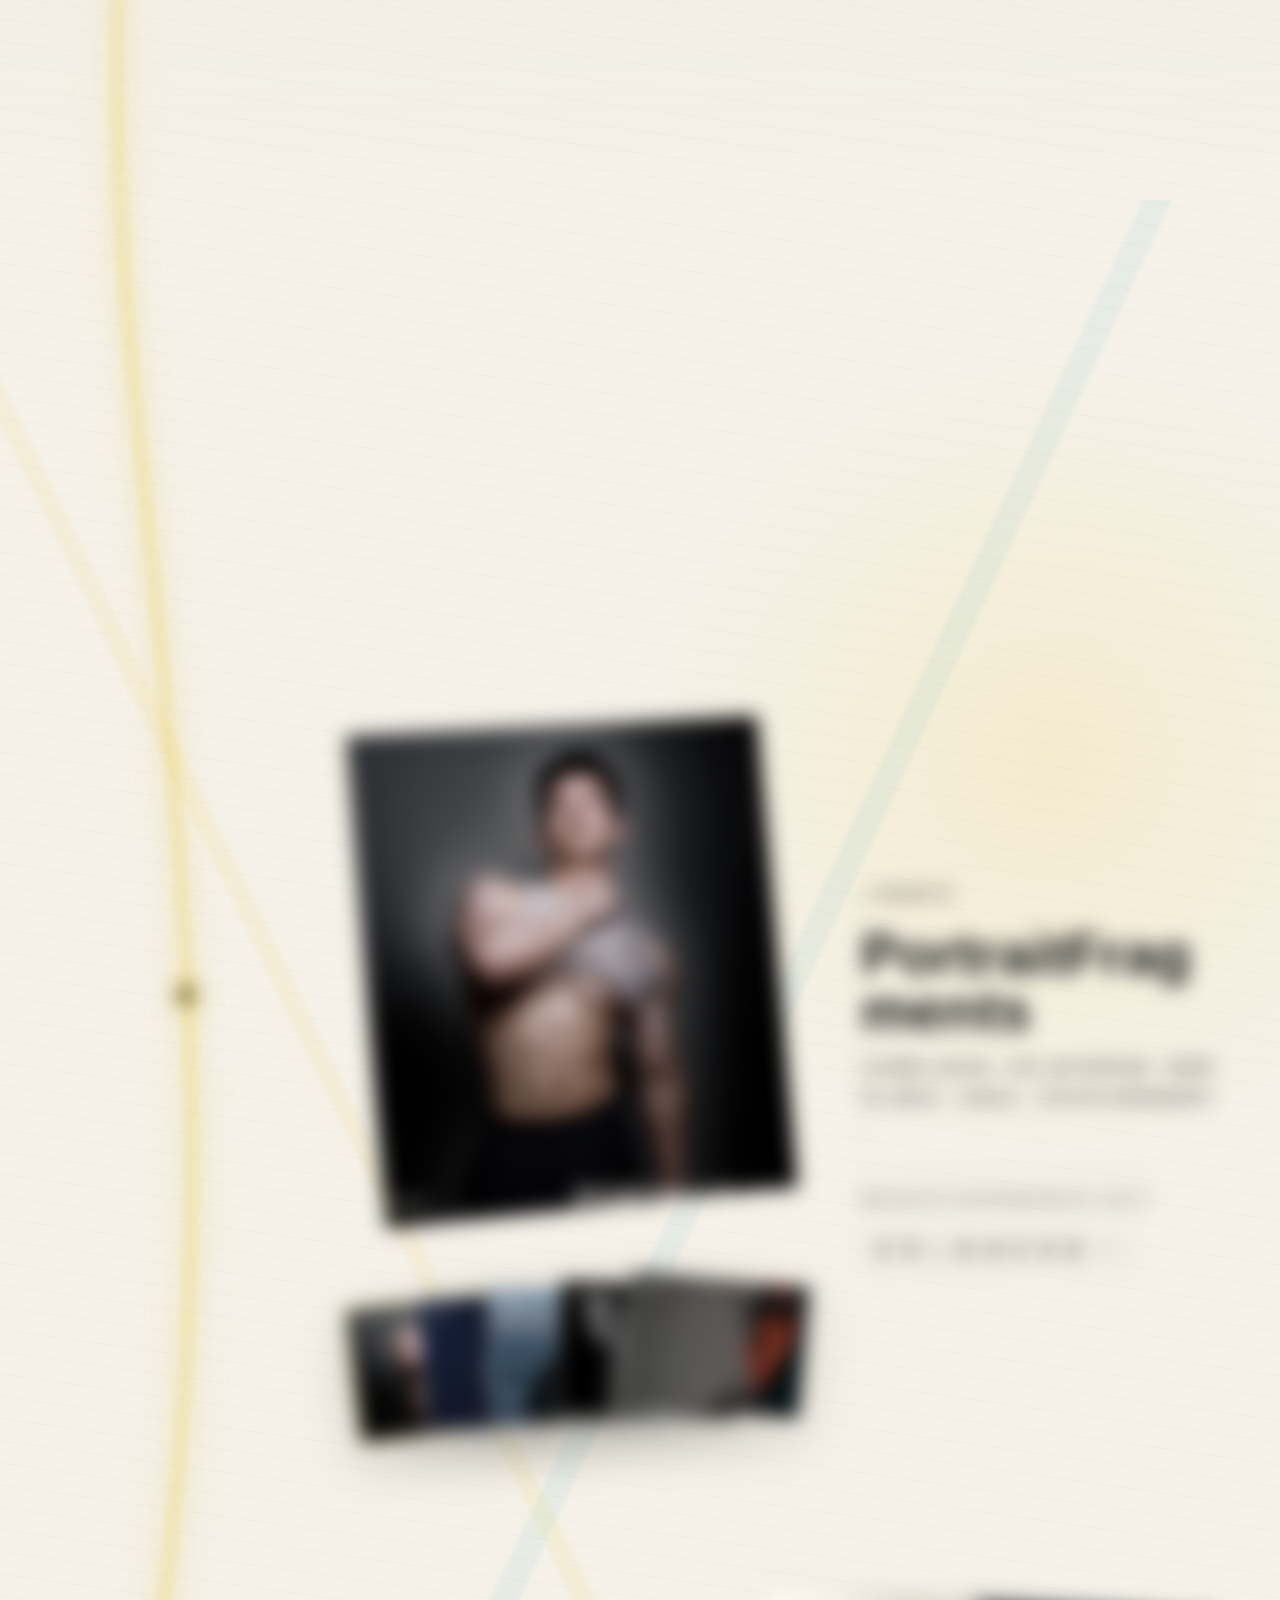
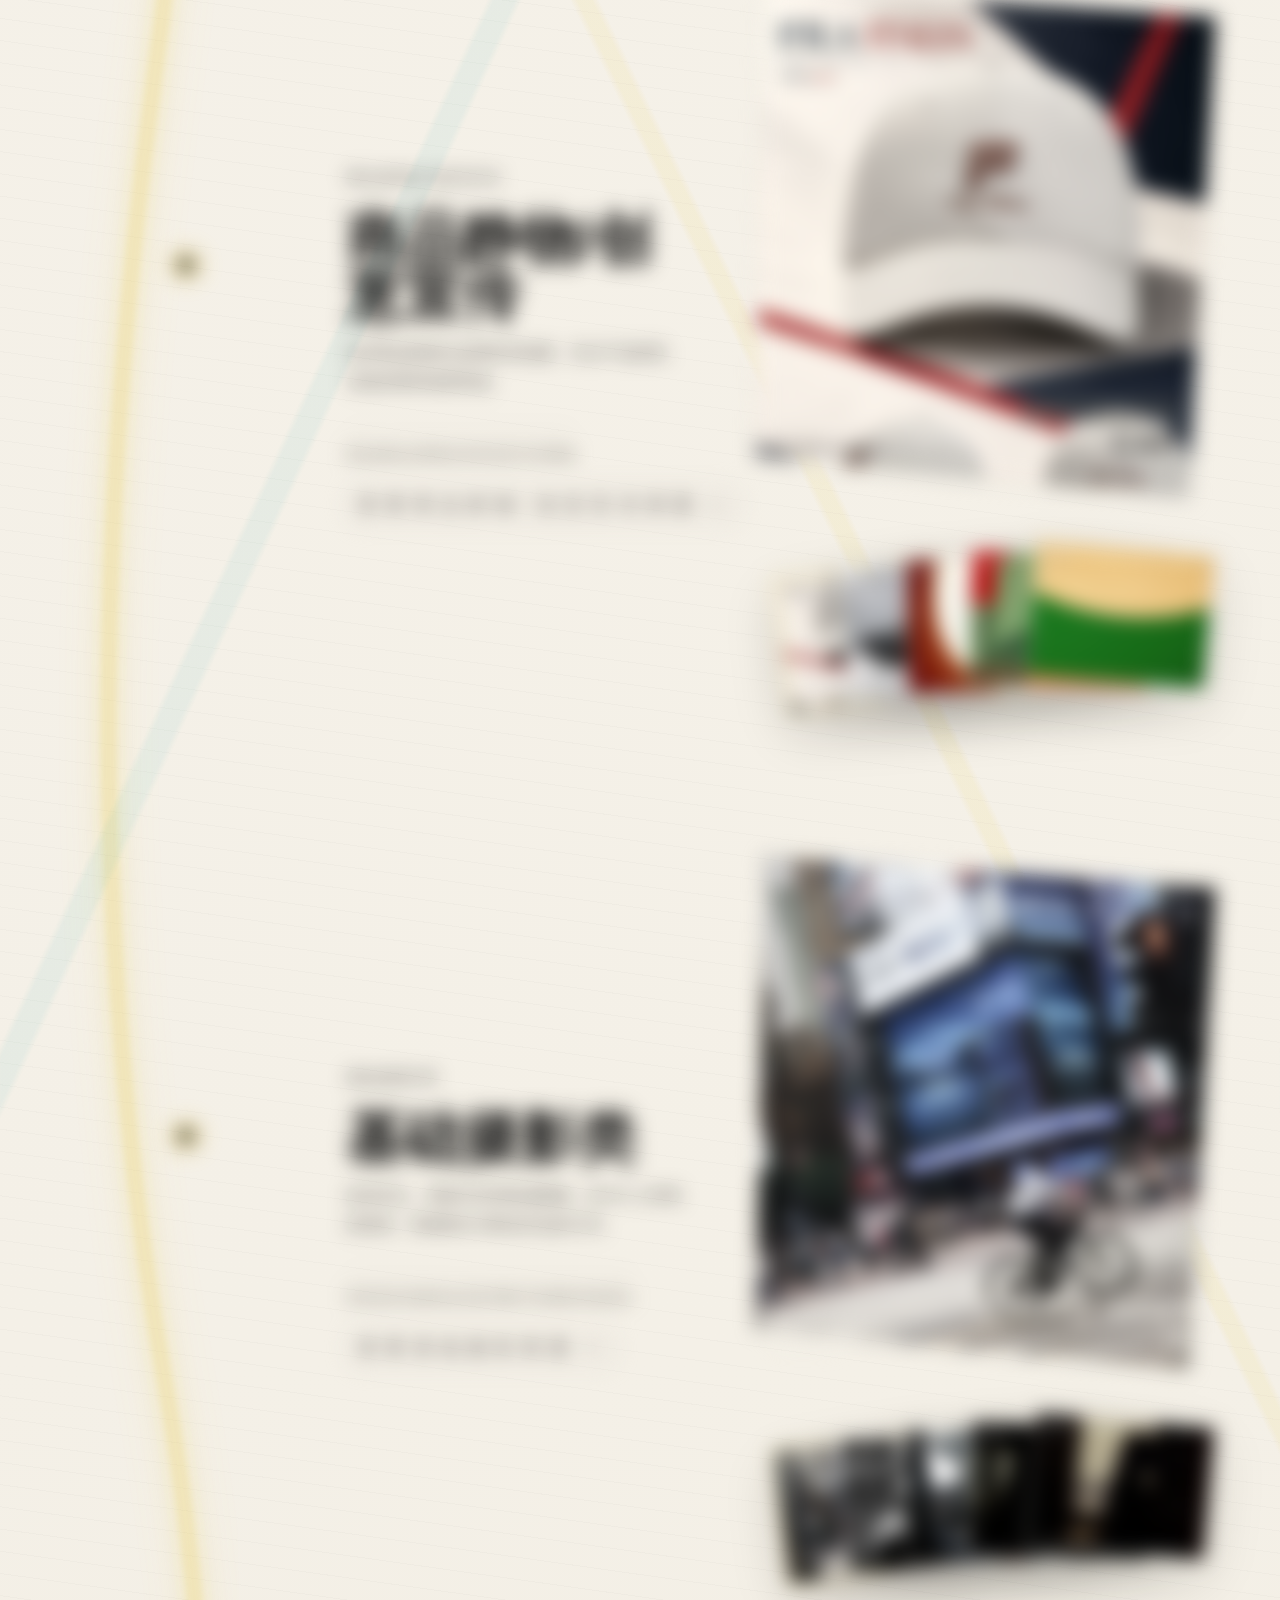
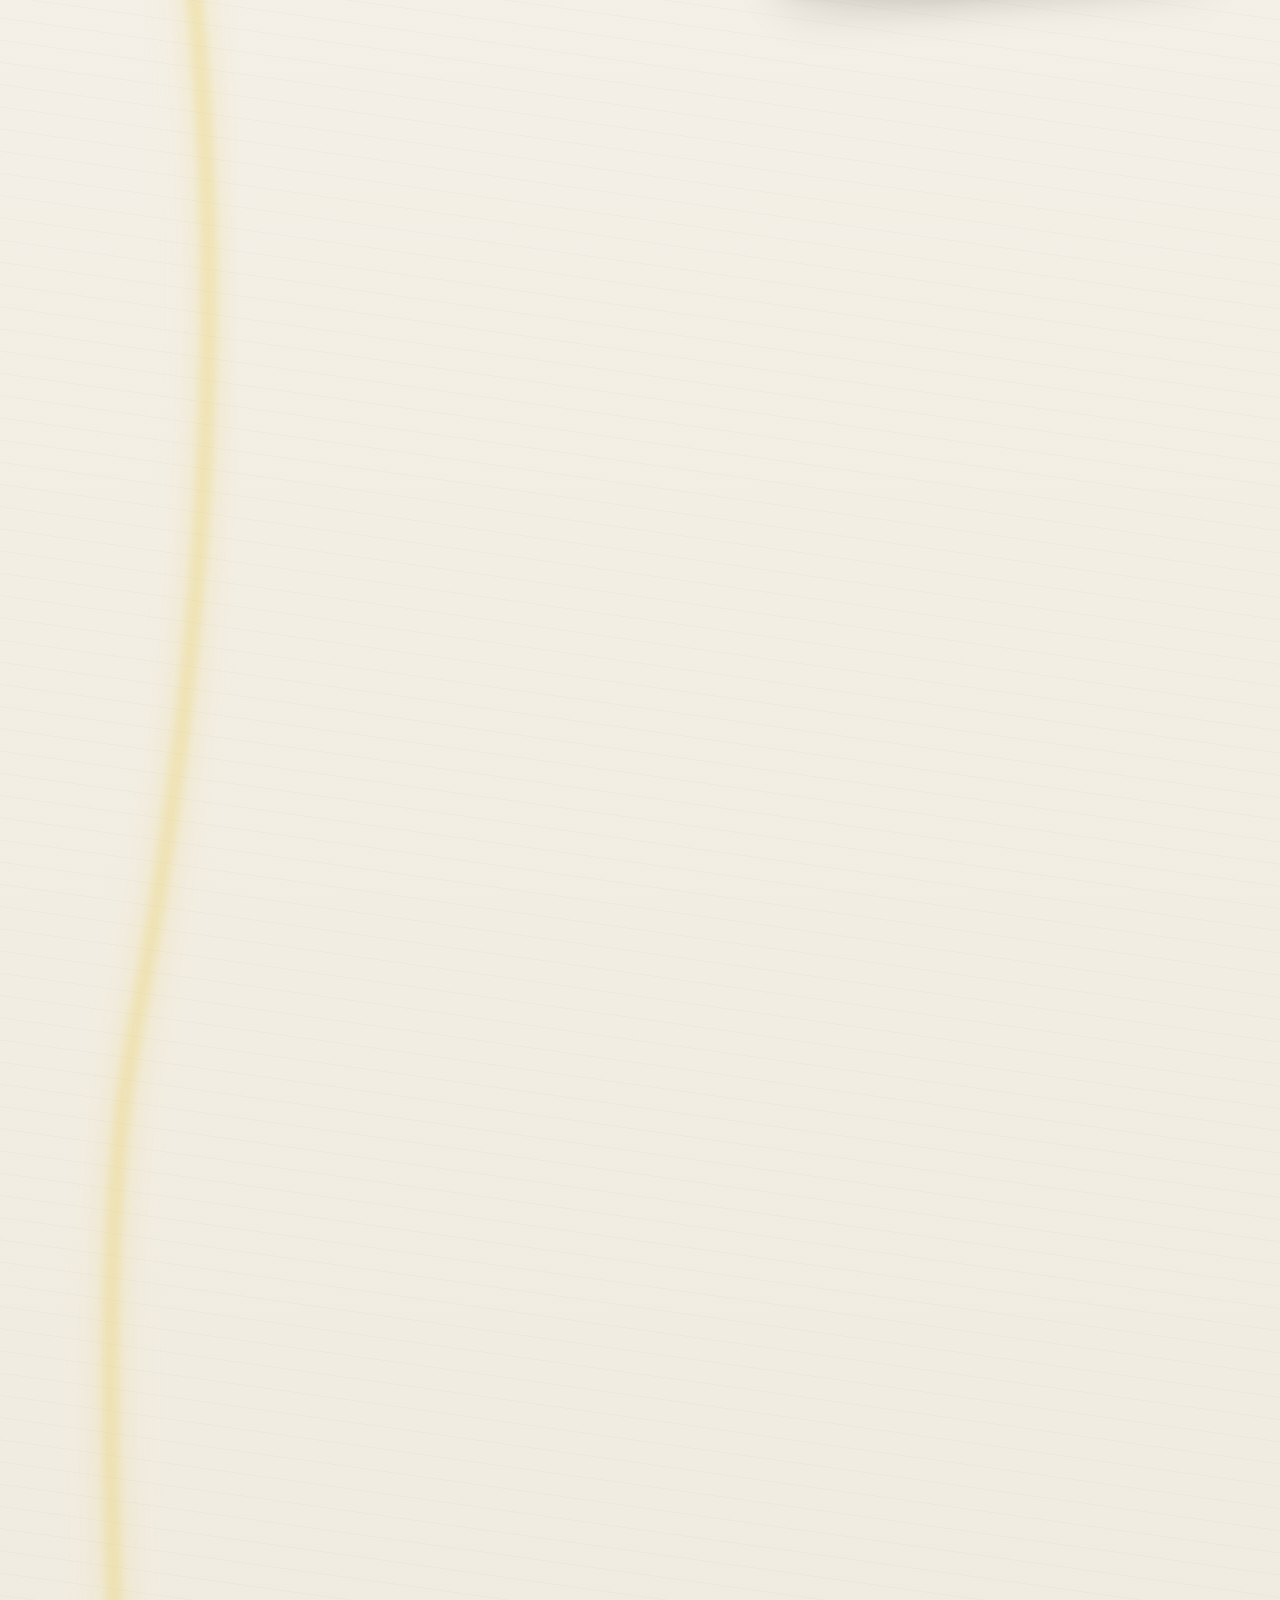
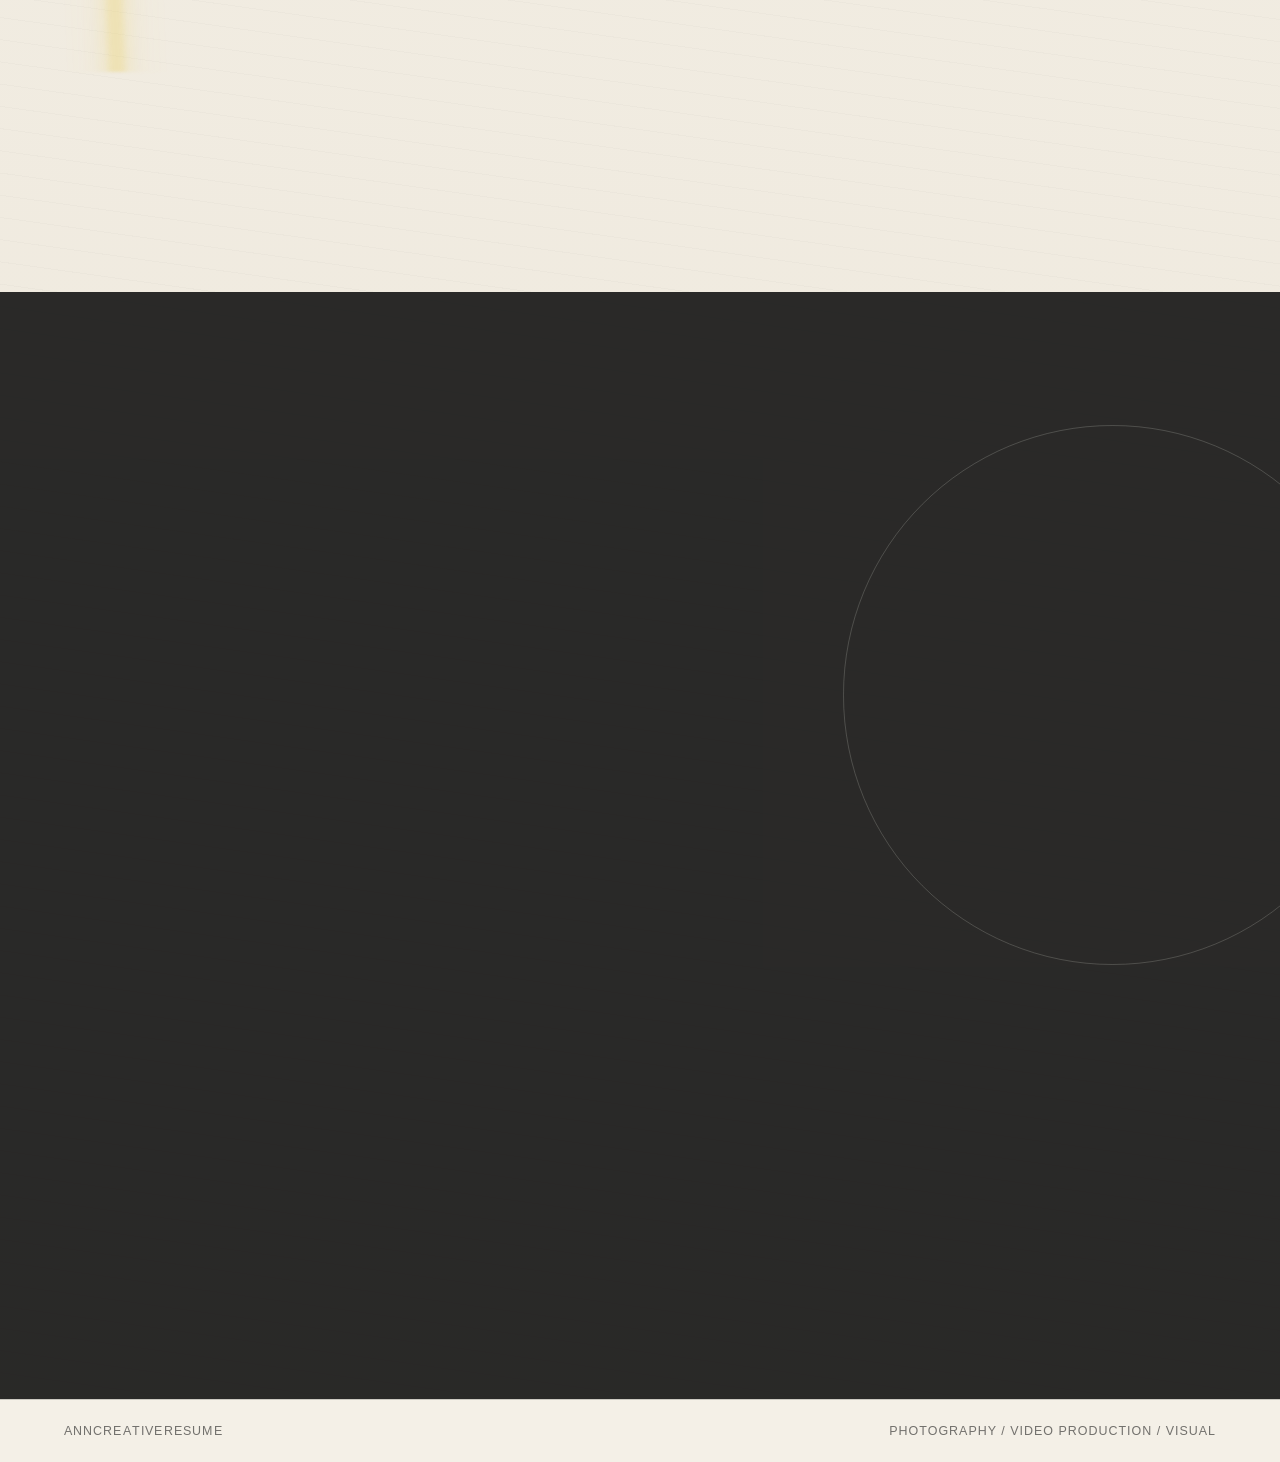
==== commit d0e950d6: "Refine sneaker and bag studio visuals" ====
--- a/index.html
+++ b/index.html
@@ -192,8 +192,8 @@
                 <img src="assets/images/creative/product-cap-editorial-01.webp" alt="商品静物作品，FILA 棒球帽宣传图">
                 <span>CAP</span>
               </button>
-              <button class="archive-card product-card" type="button" style="--i:1" data-full="assets/images/creative/product-sneaker-01.webp" data-title="product sneaker">
-                <img src="assets/images/creative/product-sneaker-01.webp" alt="商品静物作品，黑色运动鞋侧面">
+              <button class="archive-card product-card" type="button" style="--i:1" data-full="assets/images/creative/product-sneaker-editorial-01.webp" data-title="product sneaker">
+                <img src="assets/images/creative/product-sneaker-editorial-01.webp" alt="灰色影棚背景下的黑色运动鞋侧面">
                 <span>SHOE</span>
               </button>
               <button class="archive-card" type="button" style="--i:2" data-full="assets/images/creative/photography-brand-03.webp" data-title="creative 03">
--- a/css/styles.css
+++ b/css/styles.css
@@ -907,6 +907,11 @@
 
 .archive-creative .archive-preview-img[src*="product-cap-editorial"] {
   object-position: center top;
+}
+
+.archive-creative .archive-preview-img[src*="product-sneaker-editorial"] {
+  object-fit: contain;
+  background: #b9babd;
 }
 
 .archive-stack {
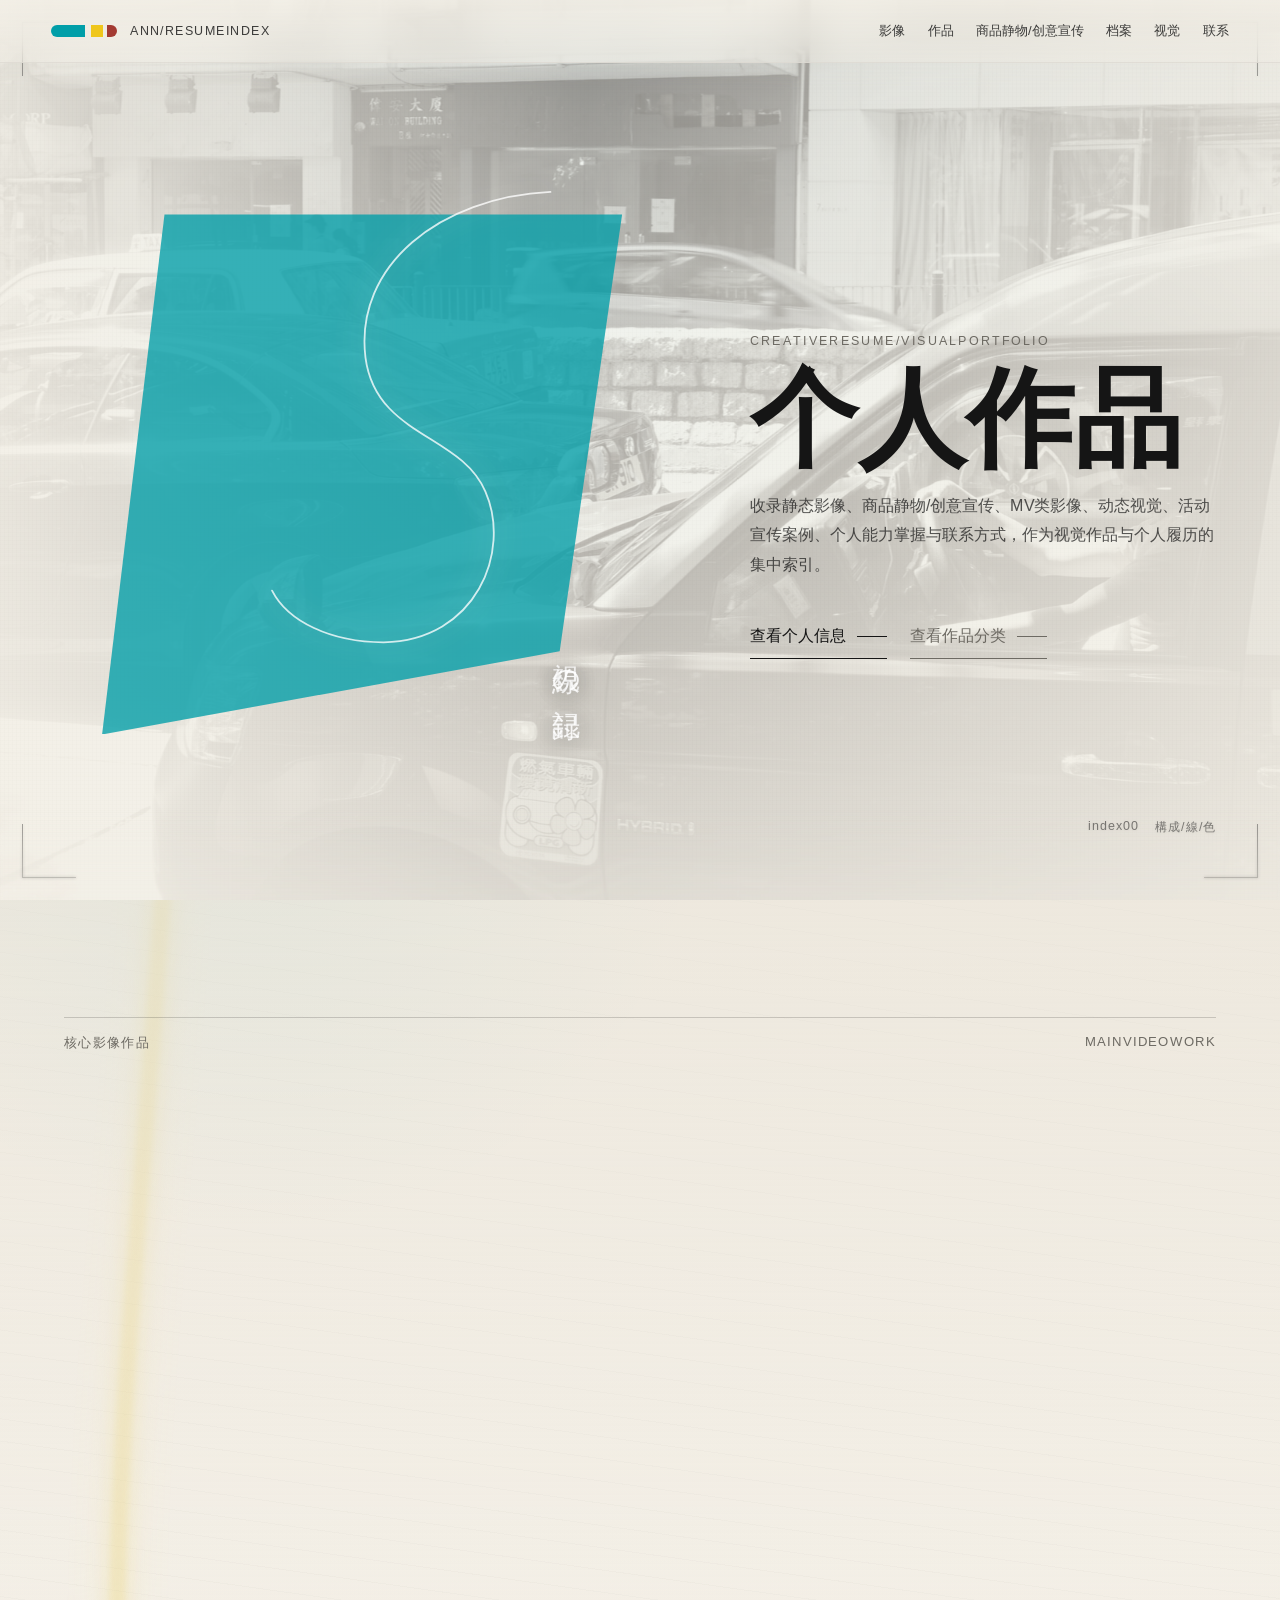
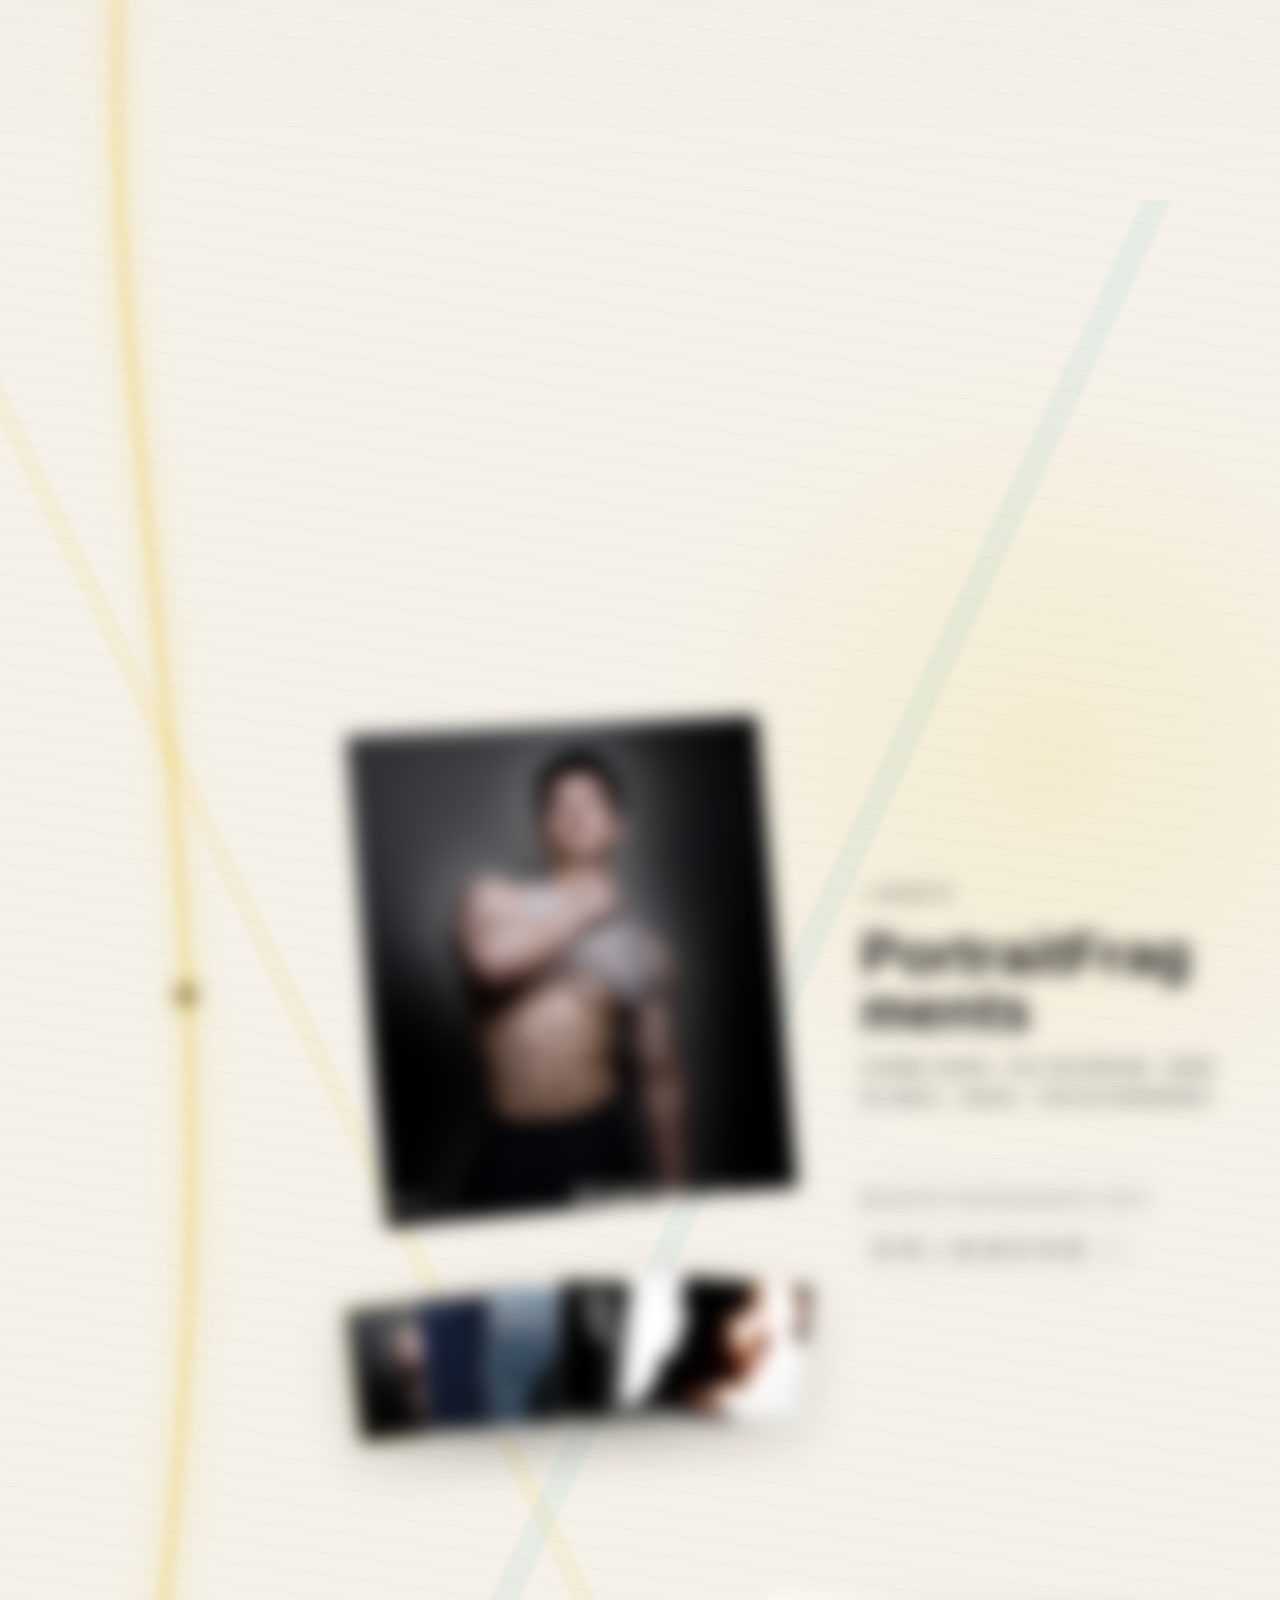
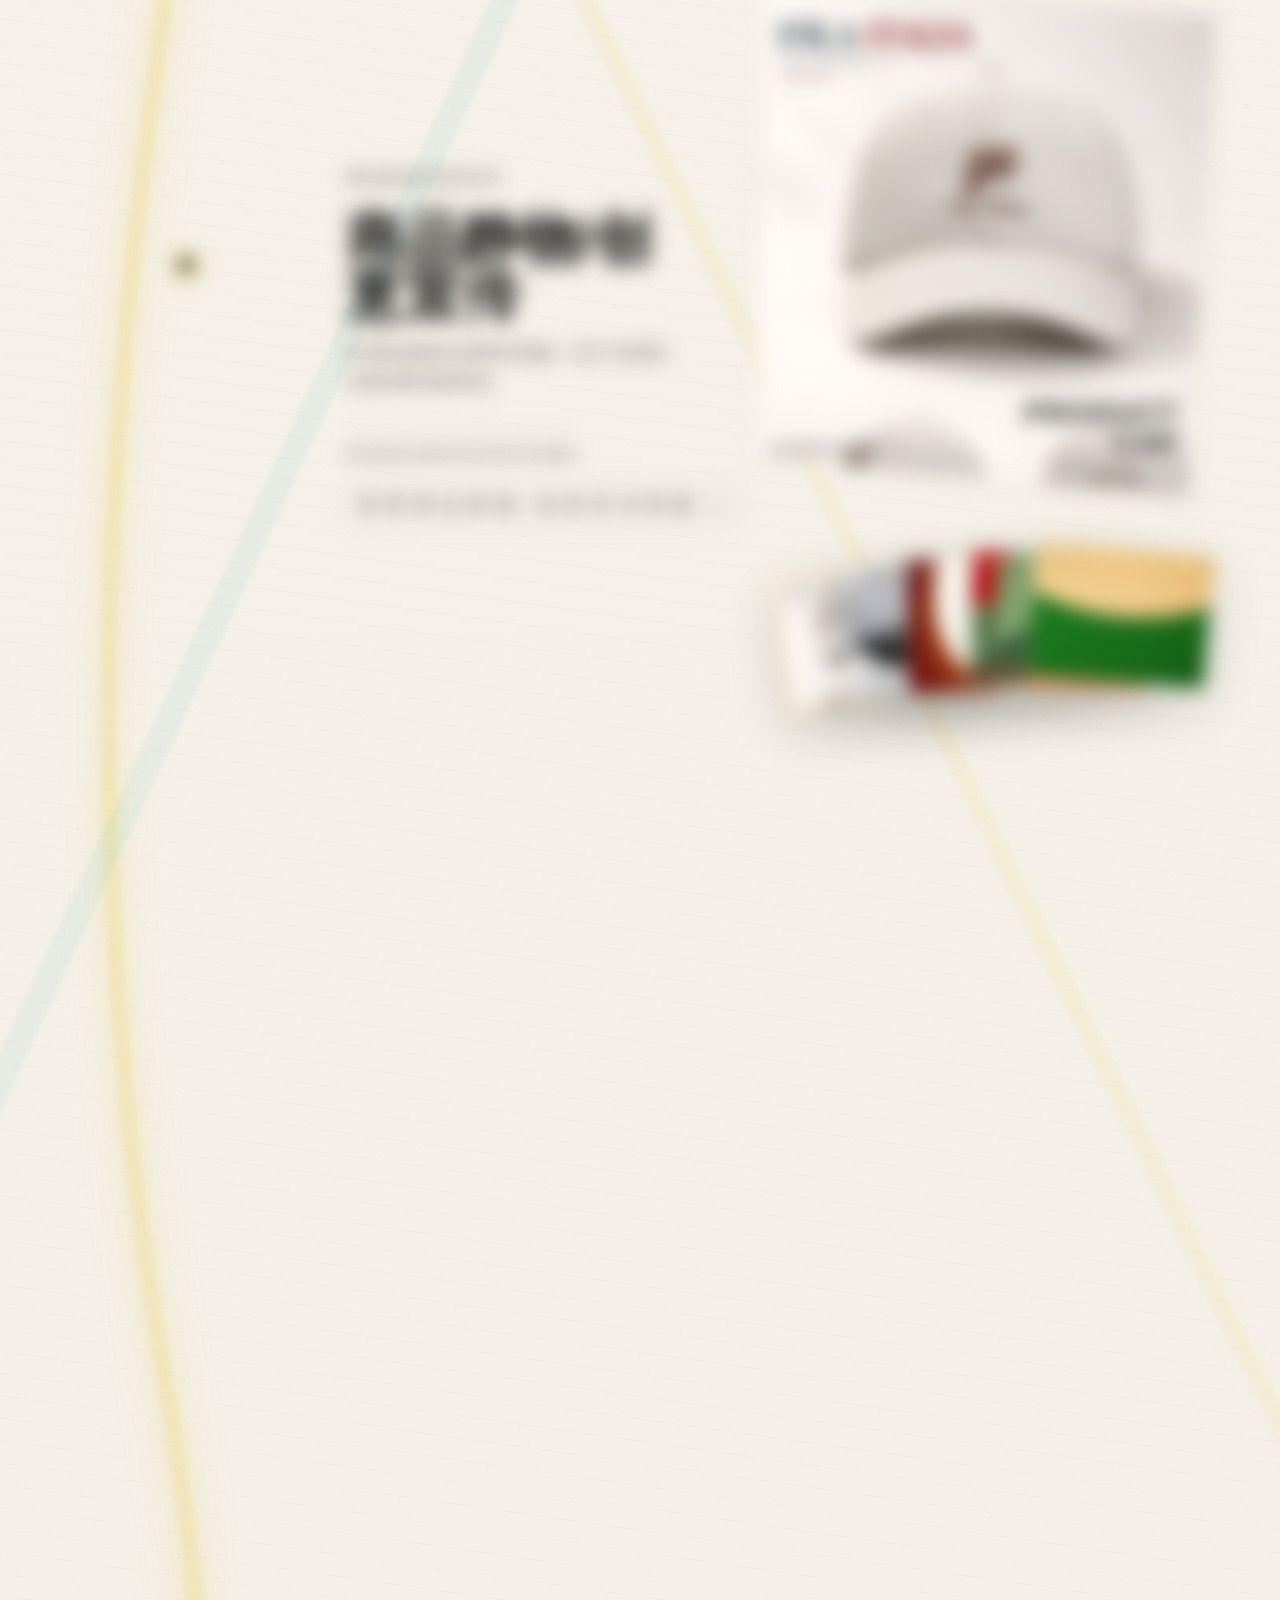
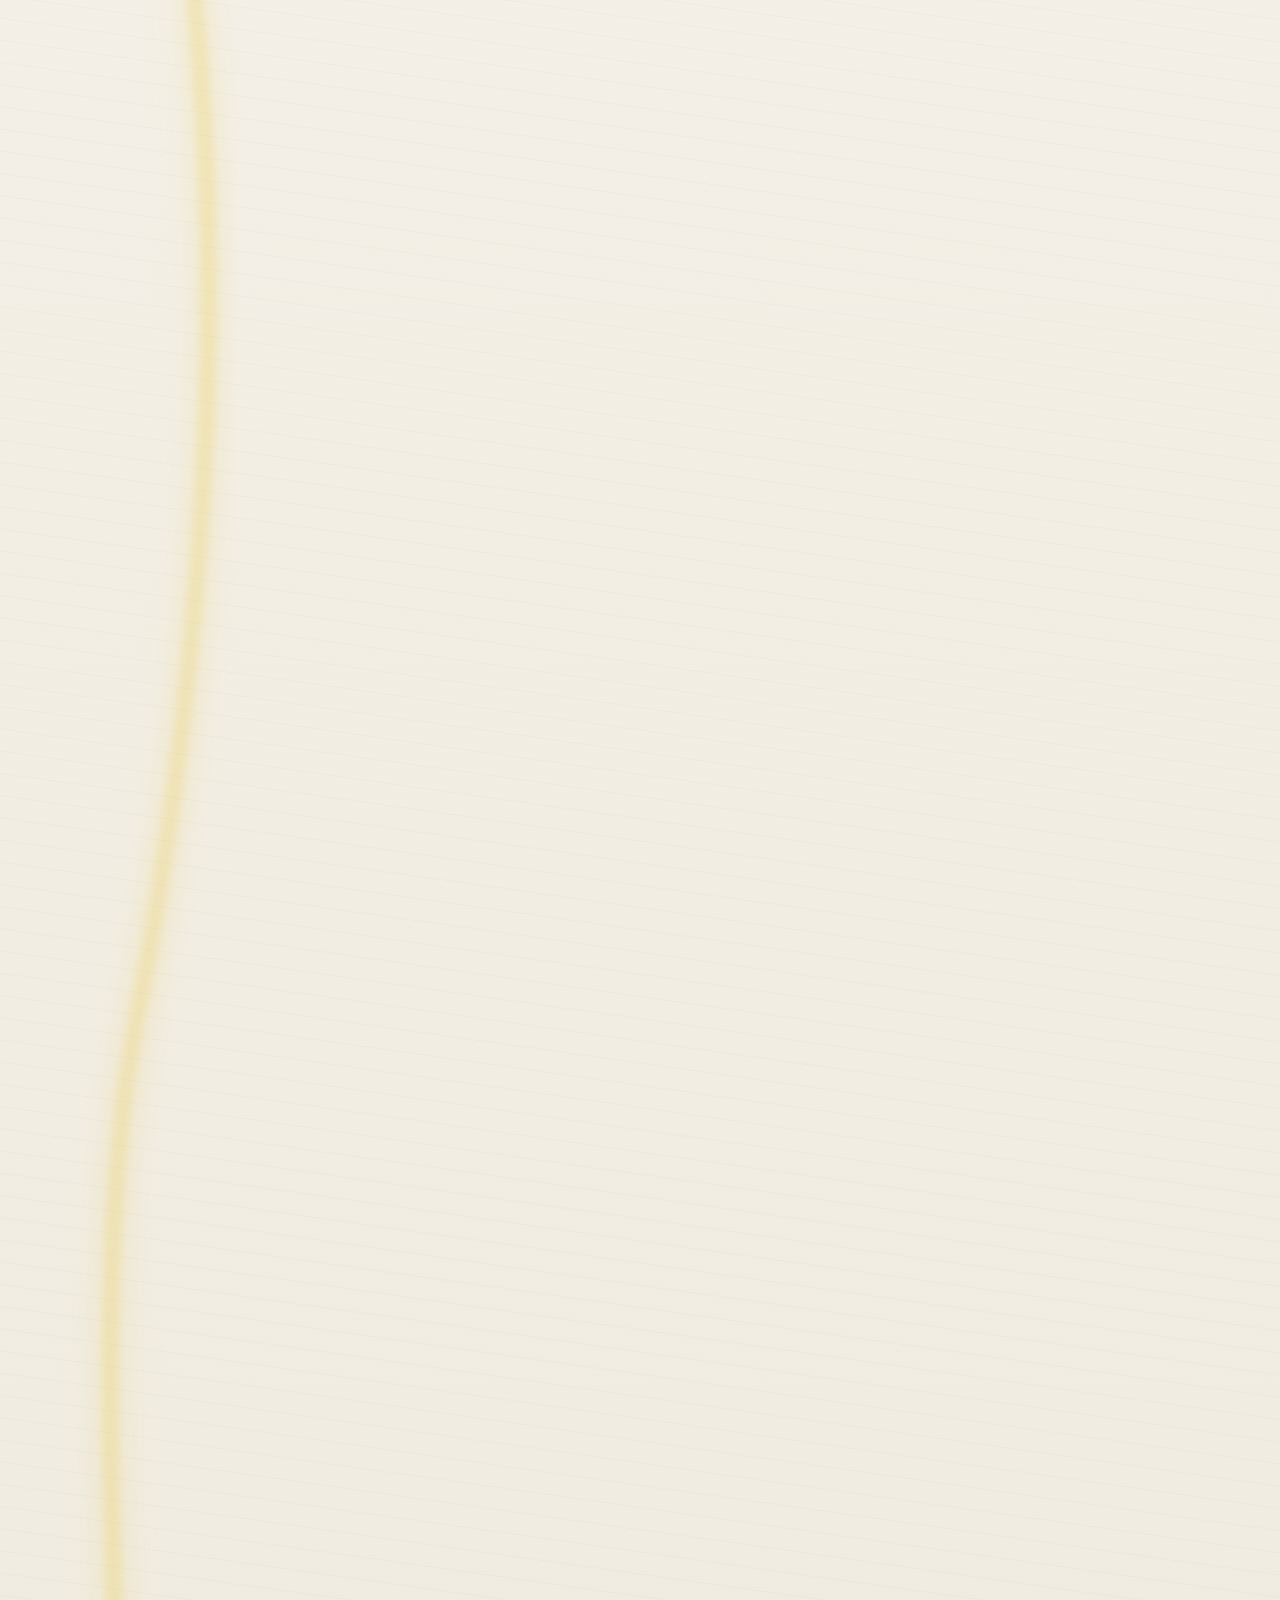
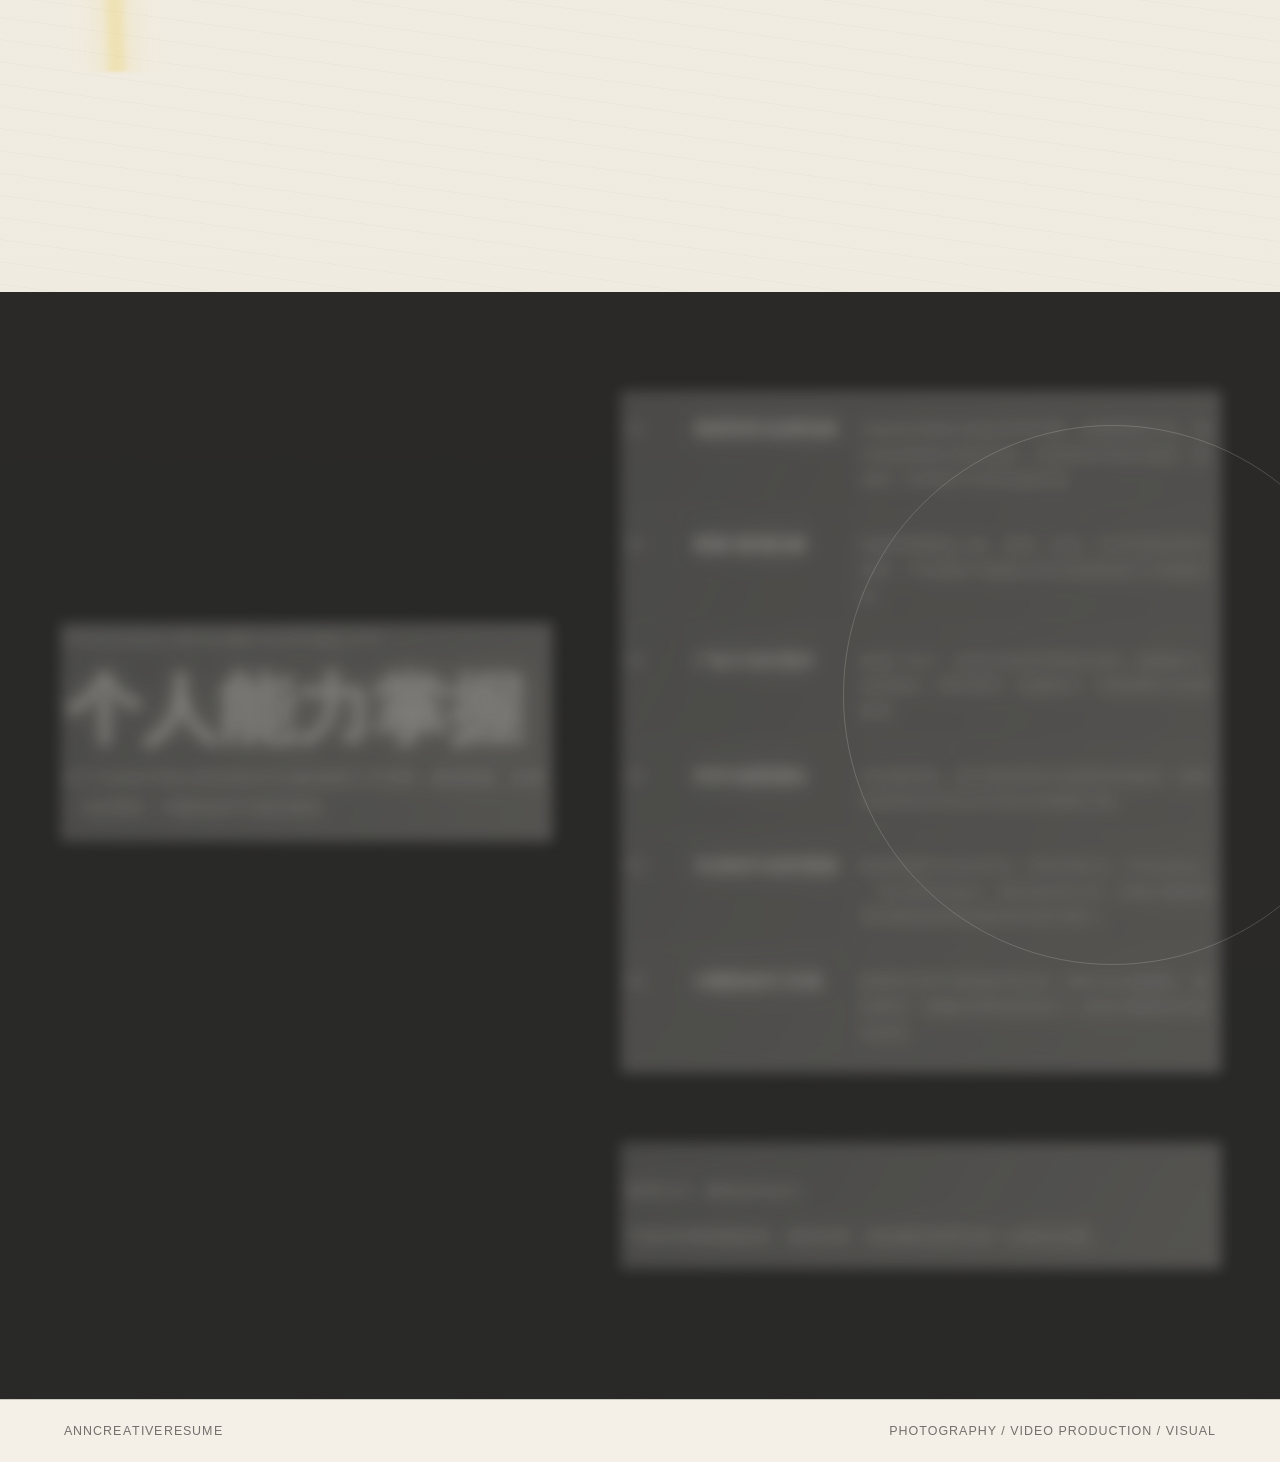
==== commit 09eec8a1: "Simplify cap visual and refresh featured gallery images" ====
--- a/index.html
+++ b/index.html
@@ -155,8 +155,8 @@
                 <img src="assets/images/portrait/portrait-sync-12.webp" alt="人像摄影作品，黑白人物面部特写">
                 <span>004</span>
               </button>
-              <button class="archive-card" type="button" style="--i:4" data-full="assets/images/portrait/portrait-sync-03.webp" data-title="portrait 03">
-                <img src="assets/images/portrait/portrait-sync-03.webp" alt="人像摄影作品 3">
+              <button class="archive-card" type="button" style="--i:4" data-full="assets/images/portrait/portrait-sync-13.webp" data-title="portrait 13">
+                <img src="assets/images/portrait/portrait-sync-13.webp" alt="人像摄影作品，高反差光影人物肖像">
                 <span>005</span>
               </button>
             </div>
@@ -170,7 +170,7 @@
           </div>
         </article>
 
-        <article class="project-node project-creative reveal pixel-sort-target" id="creative" data-sort-src="assets/images/creative/product-cap-editorial-01.webp" style="--node: '02';" aria-labelledby="creative-title">
+        <article class="project-node project-creative reveal pixel-sort-target" id="creative" data-sort-src="assets/images/creative/product-cap-editorial-02.webp" style="--node: '02';" aria-labelledby="creative-title">
           <div class="node-marker" aria-hidden="true"></div>
           <div class="project-text">
             <p class="eyebrow">商品静物/创意宣传</p>
@@ -181,15 +181,15 @@
           </div>
           <div class="archive-workbench archive-creative" data-archive aria-label="商品静物/创意宣传作品档案">
             <div class="archive-preview pixel-sort-target">
-              <img class="archive-preview-img" src="assets/images/creative/product-cap-editorial-01.webp" alt="FILA 棒球帽运动时装风格宣传图">
+              <img class="archive-preview-img" src="assets/images/creative/product-cap-editorial-02.webp" alt="FILA 棒球帽简约风格宣传图">
               <div class="archive-preview-meta">
                 <span class="archive-count">商品静物/创意宣传</span>
                 <strong class="archive-preview-title">product cap</strong>
               </div>
             </div>
             <div class="archive-stack">
-              <button class="archive-card product-card is-active" type="button" style="--i:0" data-full="assets/images/creative/product-cap-editorial-01.webp" data-title="product cap">
-                <img src="assets/images/creative/product-cap-editorial-01.webp" alt="商品静物作品，FILA 棒球帽宣传图">
+              <button class="archive-card product-card is-active" type="button" style="--i:0" data-full="assets/images/creative/product-cap-editorial-02.webp" data-title="product cap">
+                <img src="assets/images/creative/product-cap-editorial-02.webp" alt="商品静物作品，FILA 棒球帽简约宣传图">
                 <span>CAP</span>
               </button>
               <button class="archive-card product-card" type="button" style="--i:1" data-full="assets/images/creative/product-sneaker-editorial-01.webp" data-title="product sneaker">
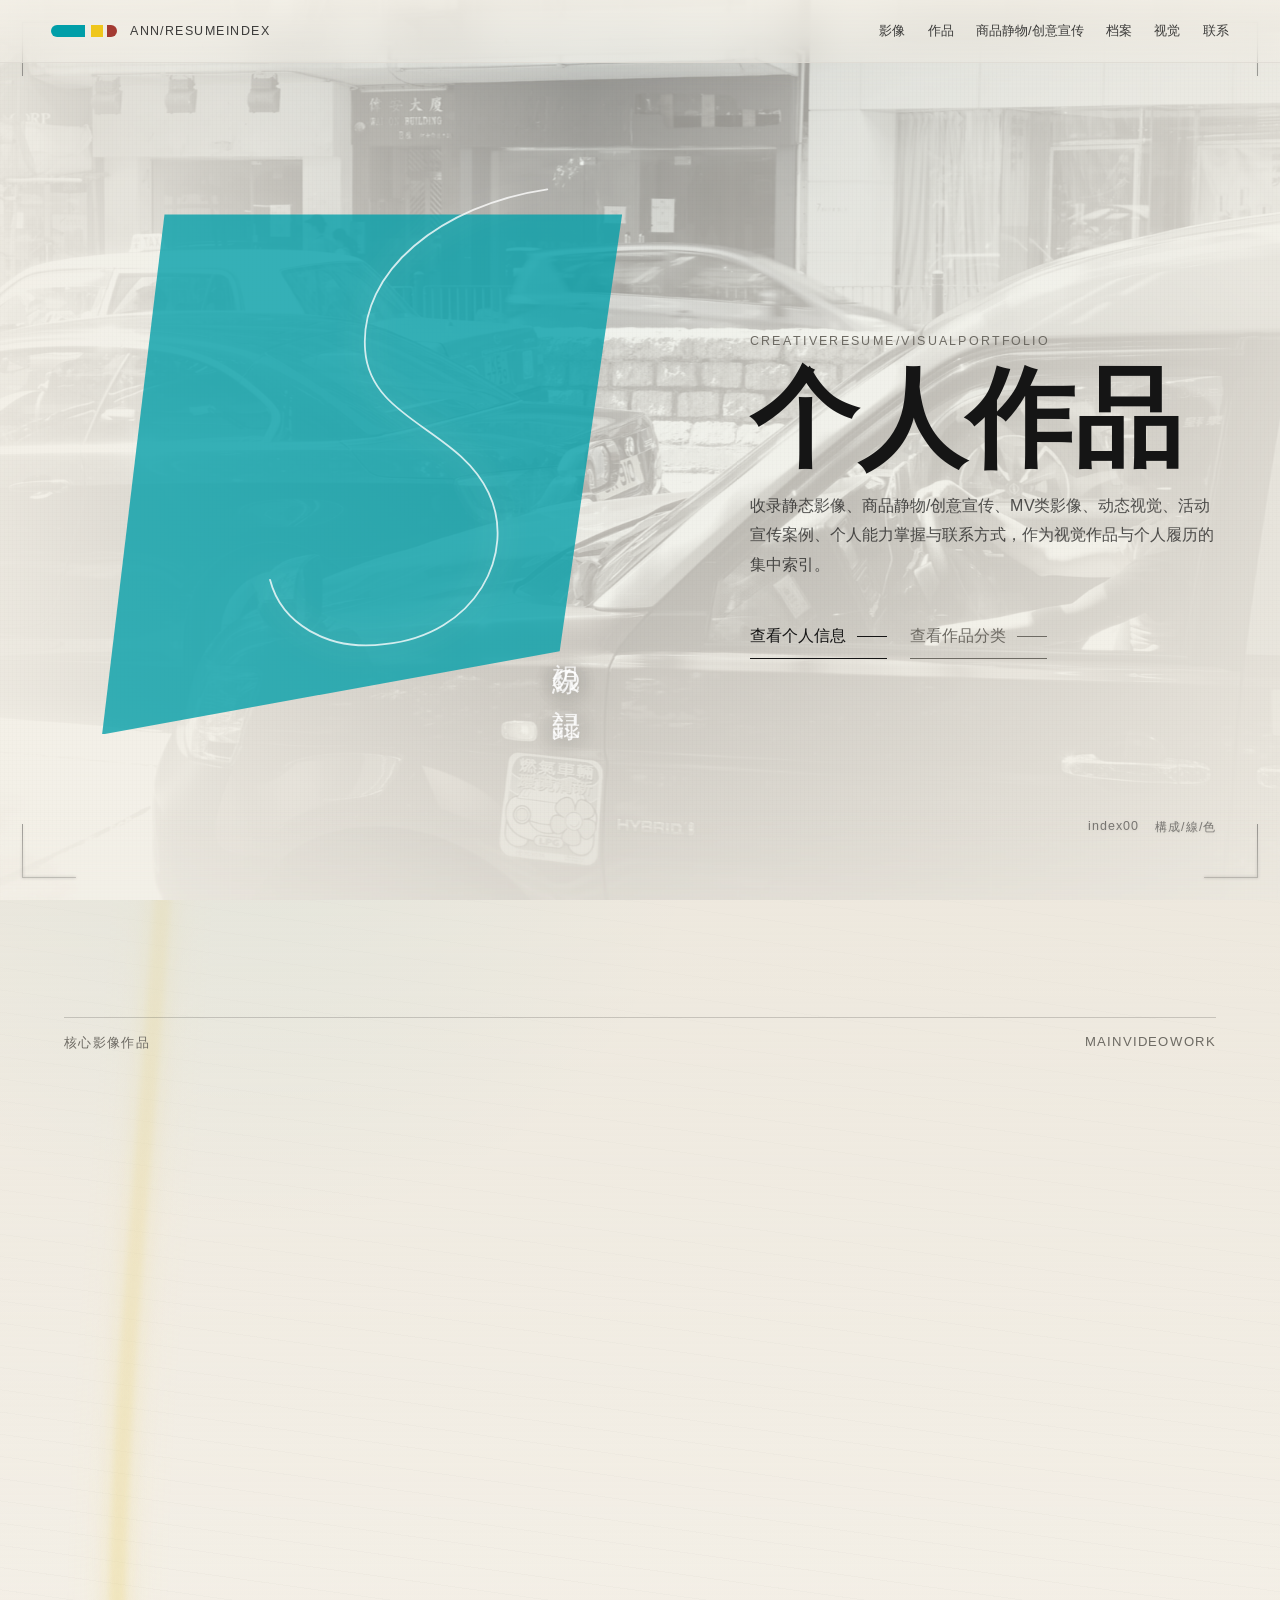
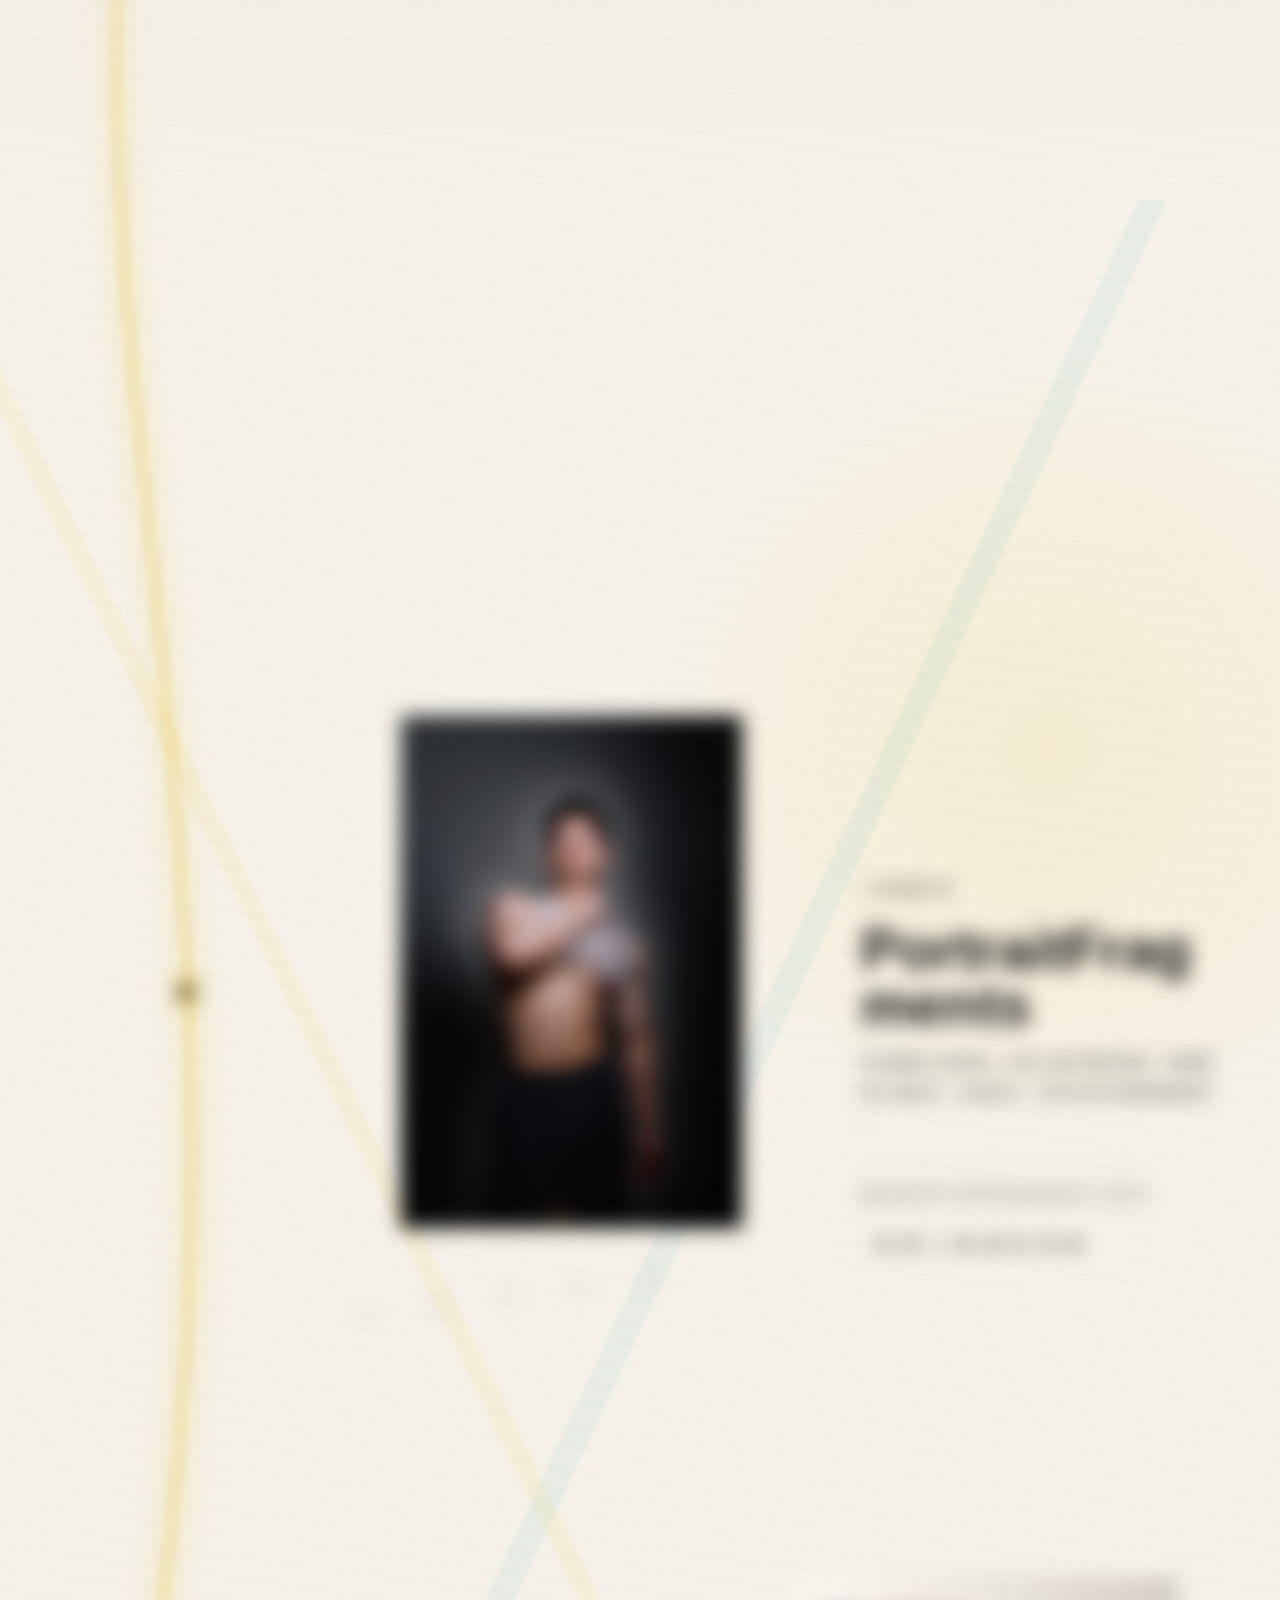
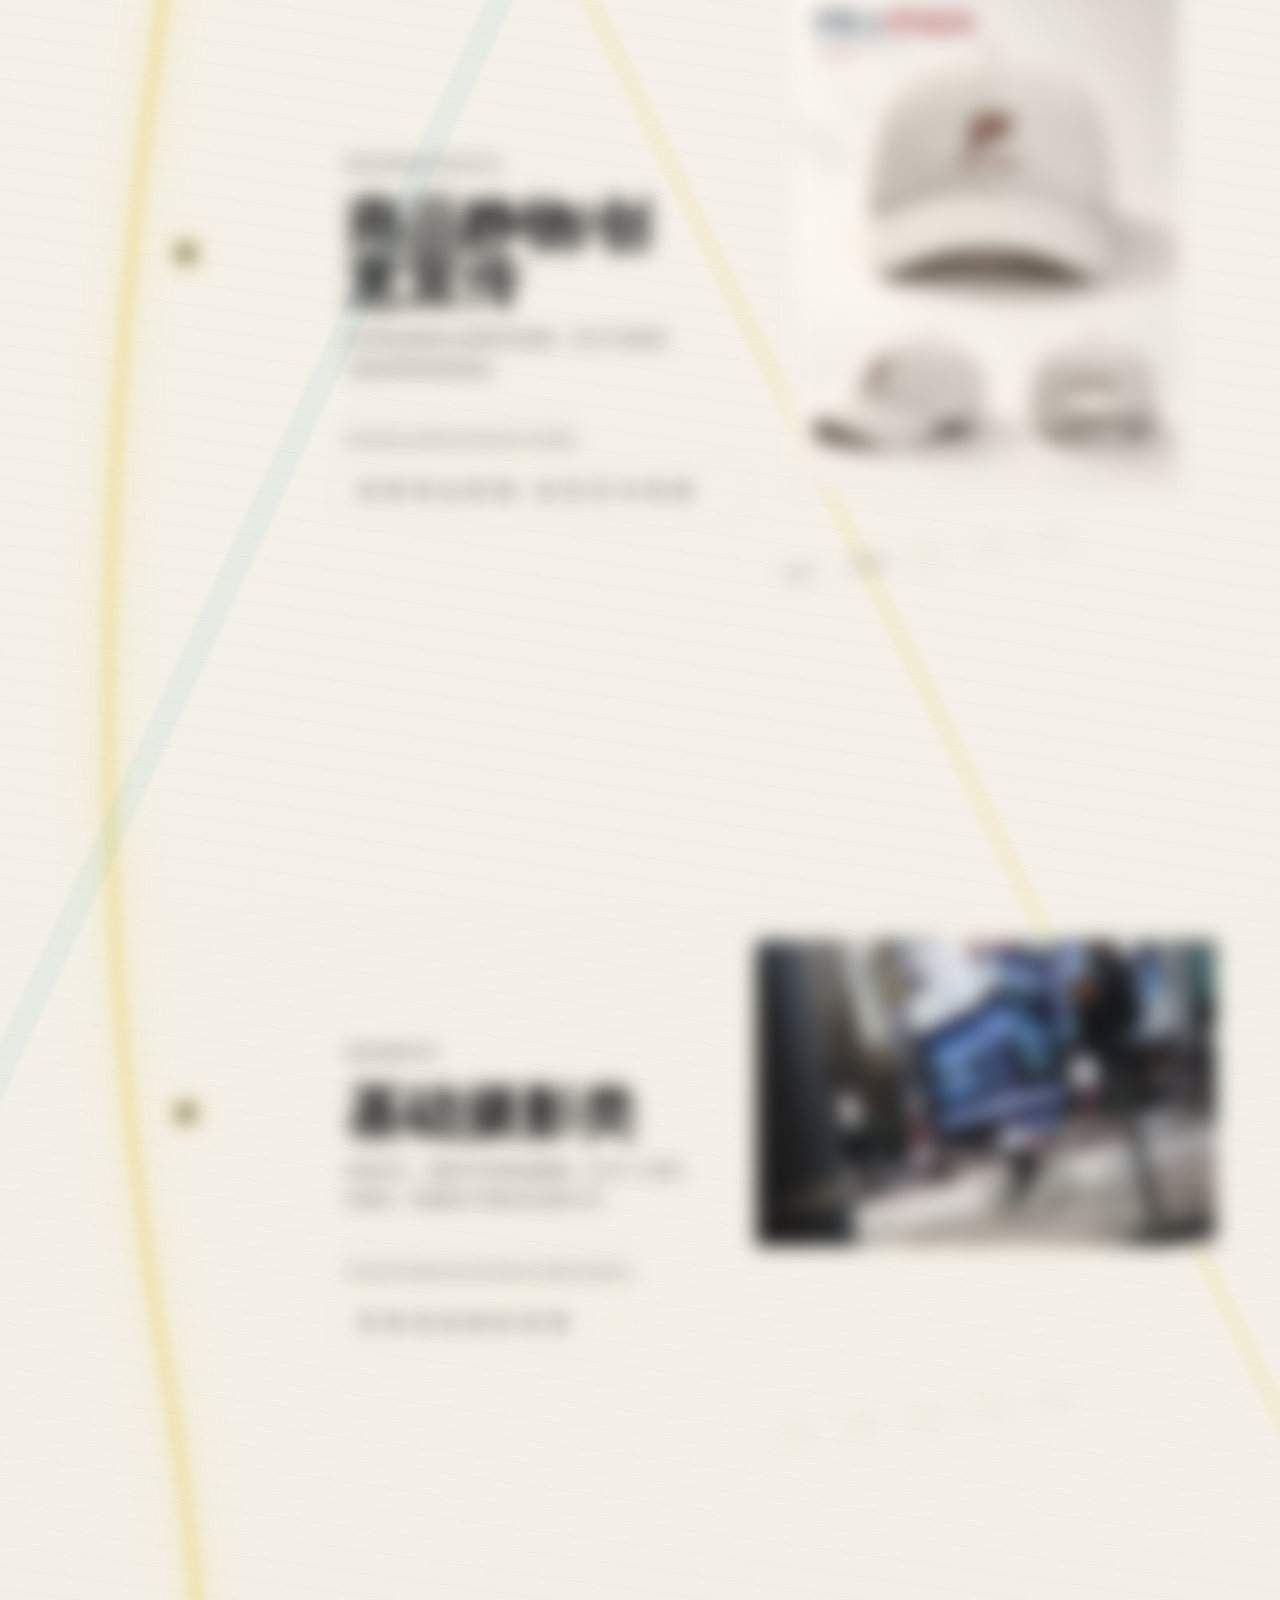
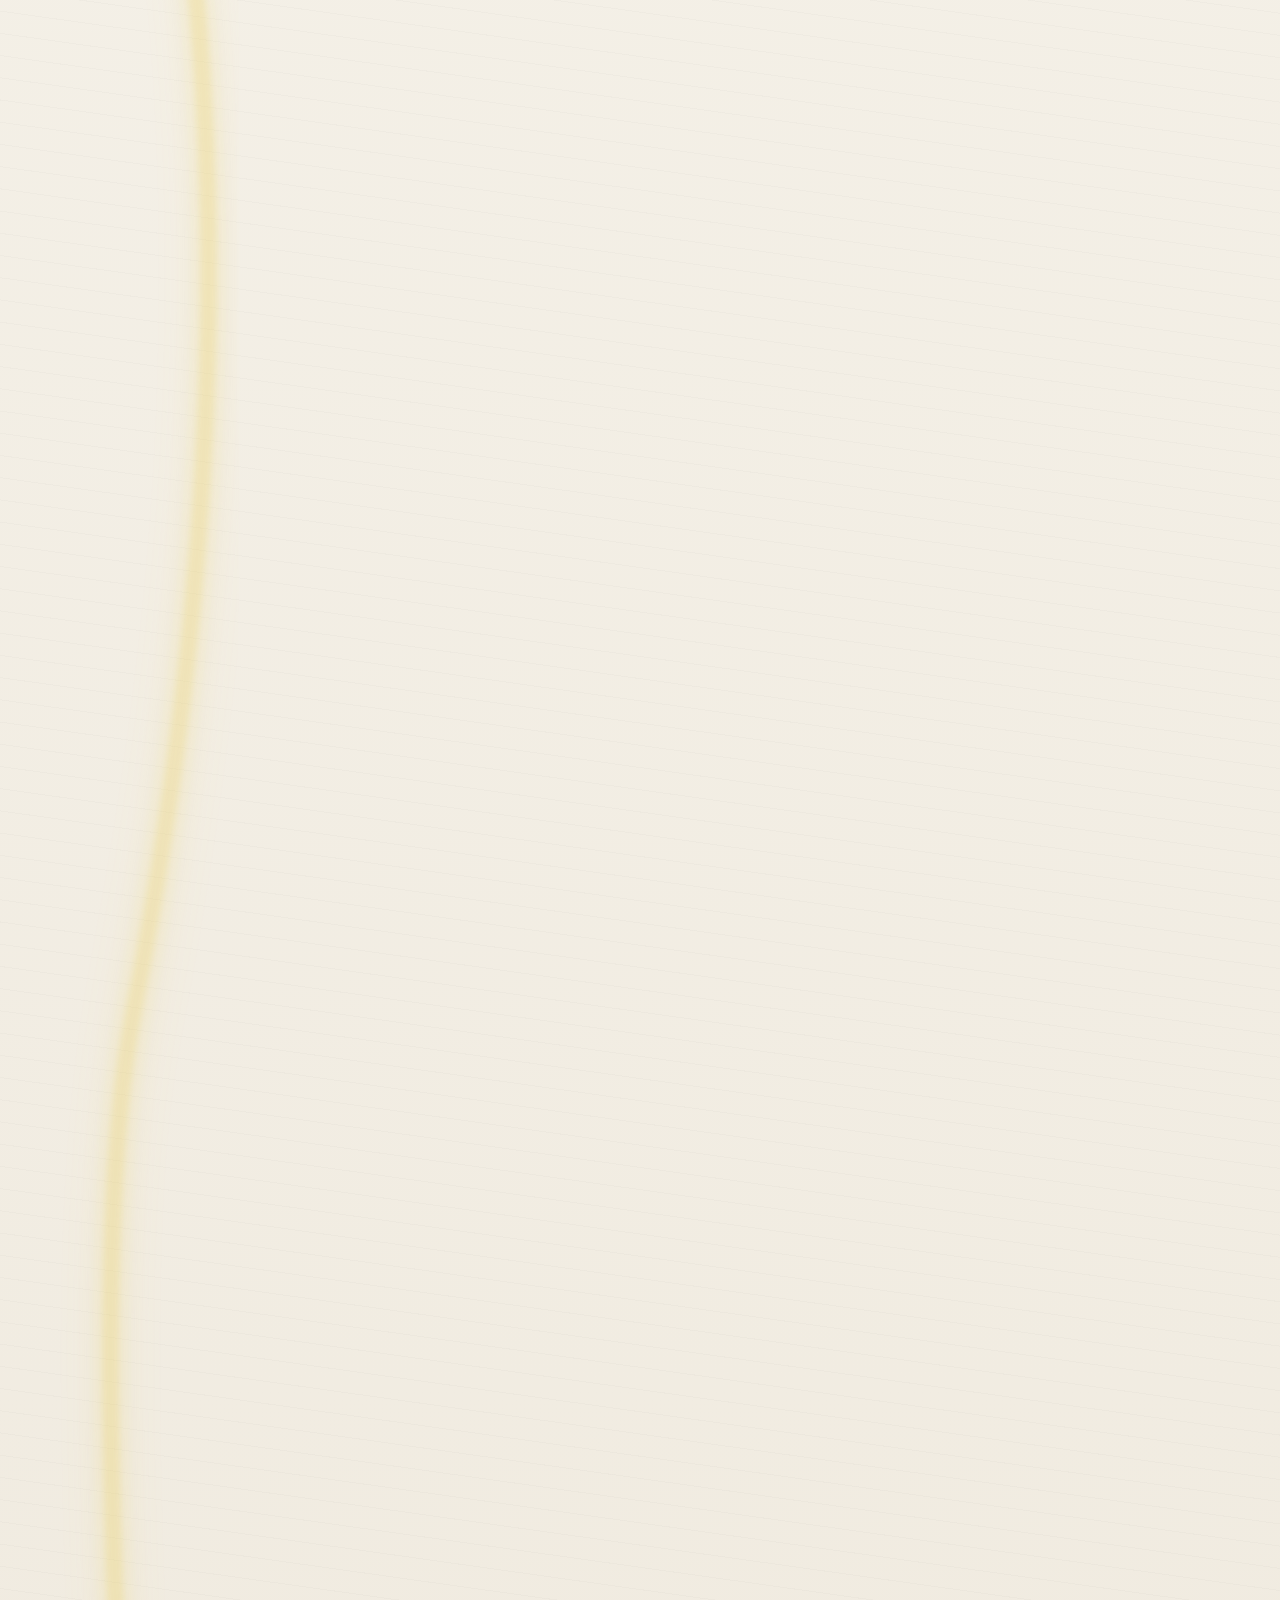
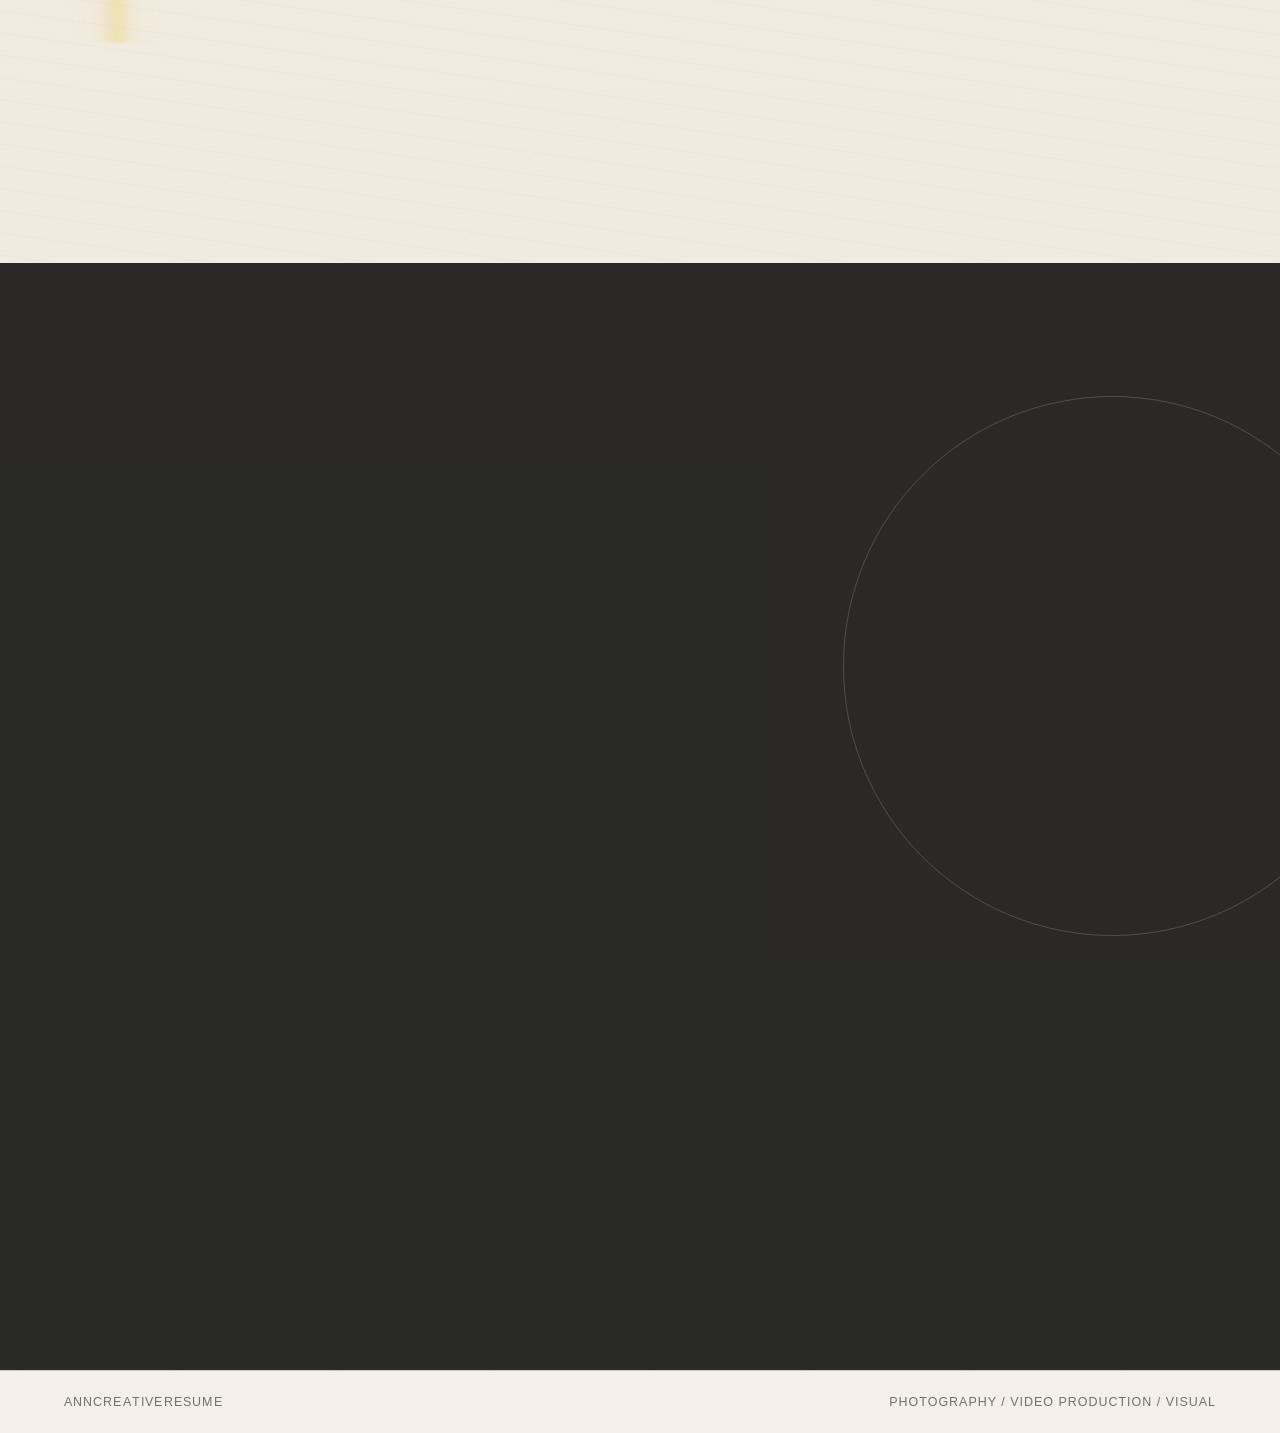
==== commit 83e057de: "Fit portfolio previews and landscape gallery images" ====
--- a/index.html
+++ b/index.html
@@ -6,7 +6,7 @@
     <title>ANN 个人作品 | 影像 / 视频 / 动态视觉</title>
     <meta name="description" content="个人视觉作品与履历索引，收录静态影像、商品静物/创意宣传、MV类影像、动态视觉、活动宣传案例、个人能力与联系方式。">
     <link rel="icon" href="data:,">
-    <link rel="stylesheet" href="css/styles.css?v=20260626-arrow-cursor">
+    <link rel="stylesheet" href="css/styles.css?v=20261015-image-fit">
   </head>
   <body>
     <a class="skip-link" href="#works">跳到作品</a>
--- a/css/styles.css
+++ b/css/styles.css
@@ -798,7 +798,7 @@
   display: grid;
   grid-template-columns: minmax(0, 1fr);
   gap: 1.3rem;
-  height: clamp(540px, 56vw, 740px);
+  height: calc(clamp(340px, 40vw, 600px) + clamp(164px, 14vw, 210px) + 1rem);
   min-height: 0;
   contain: layout style;
 }
@@ -887,31 +887,6 @@
   font-size: clamp(1.1rem, 2.3vw, 2rem);
   line-height: 1;
   text-align: right;
-}
-
-.archive-street .archive-preview-img {
-  object-position: center 52%;
-}
-
-.archive-portrait .archive-preview-img {
-  object-position: center 42%;
-  filter: saturate(0.64) contrast(1.06);
-}
-
-.archive-creative .archive-preview-meta {
-  right: 8%;
-  bottom: 8%;
-  color: #25231f;
-  text-shadow: 0 1px 8px rgba(255, 255, 255, 0.7);
-}
-
-.archive-creative .archive-preview-img[src*="product-cap-editorial"] {
-  object-position: center top;
-}
-
-.archive-creative .archive-preview-img[src*="product-sneaker-editorial"] {
-  object-fit: contain;
-  background: #b9babd;
 }
 
 .archive-stack {
@@ -997,8 +972,24 @@
   grid-template-columns: minmax(0, 1.12fr) minmax(260px, 0.88fr);
 }
 
-.archive-portrait .archive-preview {
-  clip-path: polygon(0 4%, 91% 0, 100% 92%, 9% 100%);
+.archive-workbench .archive-preview {
+  overflow: visible;
+  background: transparent;
+  box-shadow: none;
+  clip-path: none;
+}
+
+.archive-workbench .archive-preview::after,
+.archive-workbench .archive-preview-meta {
+  display: none;
+}
+
+.archive-workbench .archive-preview-img,
+.archive-workbench .archive-preview.is-switching .archive-preview-img {
+  object-fit: contain;
+  object-position: center;
+  filter: none;
+  transform: none;
 }
 
 .archive-portrait .archive-stack {
@@ -1218,8 +1209,30 @@
   max-width: 1380px;
 }
 
+.portrait-grid,
+.creative-grid {
+  display: grid;
+  grid-template-columns: repeat(4, minmax(0, 1fr));
+  align-items: start;
+  gap: clamp(0.8rem, 1.6vw, 1.4rem);
+}
+
 .portrait-grid {
   padding-top: clamp(2rem, 5vw, 4rem);
+}
+
+.portrait-grid .masonry-item,
+.creative-grid .masonry-item {
+  margin: 0;
+}
+
+.portrait-grid .masonry-item.is-landscape,
+.creative-grid .masonry-item.is-landscape {
+  grid-column: span 2;
+}
+
+.masonry-grid.street-grid {
+  column-count: 2;
 }
 
 .masonry-item {
@@ -1292,7 +1305,7 @@
 
 .portrait-feature-grid {
   display: grid;
-  grid-template-columns: repeat(5, minmax(0, 1fr));
+  grid-template-columns: repeat(6, minmax(0, 1fr));
   align-items: start;
   gap: clamp(0.8rem, 1.4vw, 1.2rem);
   max-width: 1380px;
@@ -1303,6 +1316,7 @@
   position: relative;
   display: block;
   width: 100%;
+  grid-column: span 2;
   align-self: start;
   padding: 0;
   overflow: hidden;
@@ -1313,6 +1327,10 @@
   cursor: zoom-in;
   clip-path: none;
   transition: transform 320ms var(--smooth), box-shadow 320ms var(--smooth), filter 320ms var(--smooth);
+}
+
+.portrait-feature-item.is-landscape {
+  grid-column: span 3;
 }
 
 .portrait-feature-item:nth-child(even) {
@@ -1740,8 +1758,13 @@
     column-count: 3;
   }
 
+  .portrait-grid,
+  .creative-grid {
+    grid-template-columns: repeat(3, minmax(0, 1fr));
+  }
+
   .portrait-feature-grid {
-    grid-template-columns: repeat(3, minmax(0, 1fr));
+    grid-template-columns: repeat(6, minmax(0, 1fr));
   }
 
   .video-archive-grid {
@@ -1813,7 +1836,7 @@
   }
 
   .archive-workbench {
-    height: 560px;
+    height: 540px;
     min-height: 0;
   }
 
@@ -1859,6 +1882,15 @@
     column-count: 2;
   }
 
+  .portrait-grid,
+  .creative-grid {
+    grid-template-columns: repeat(2, minmax(0, 1fr));
+  }
+
+  .masonry-grid.street-grid {
+    column-count: 1;
+  }
+
   .archive-group-heading {
     align-items: start;
     flex-direction: column;
@@ -1866,6 +1898,20 @@
 
   .portrait-feature-grid {
     grid-template-columns: repeat(2, minmax(0, 1fr));
+  }
+
+  .portrait-feature-item {
+    grid-column: span 1;
+  }
+
+  .portrait-feature-item:nth-child(3) {
+    grid-column: span 2;
+    width: calc(50% - 0.4rem);
+    justify-self: center;
+  }
+
+  .portrait-feature-item.is-landscape {
+    grid-column: span 2;
   }
 
   .gallery-filter {
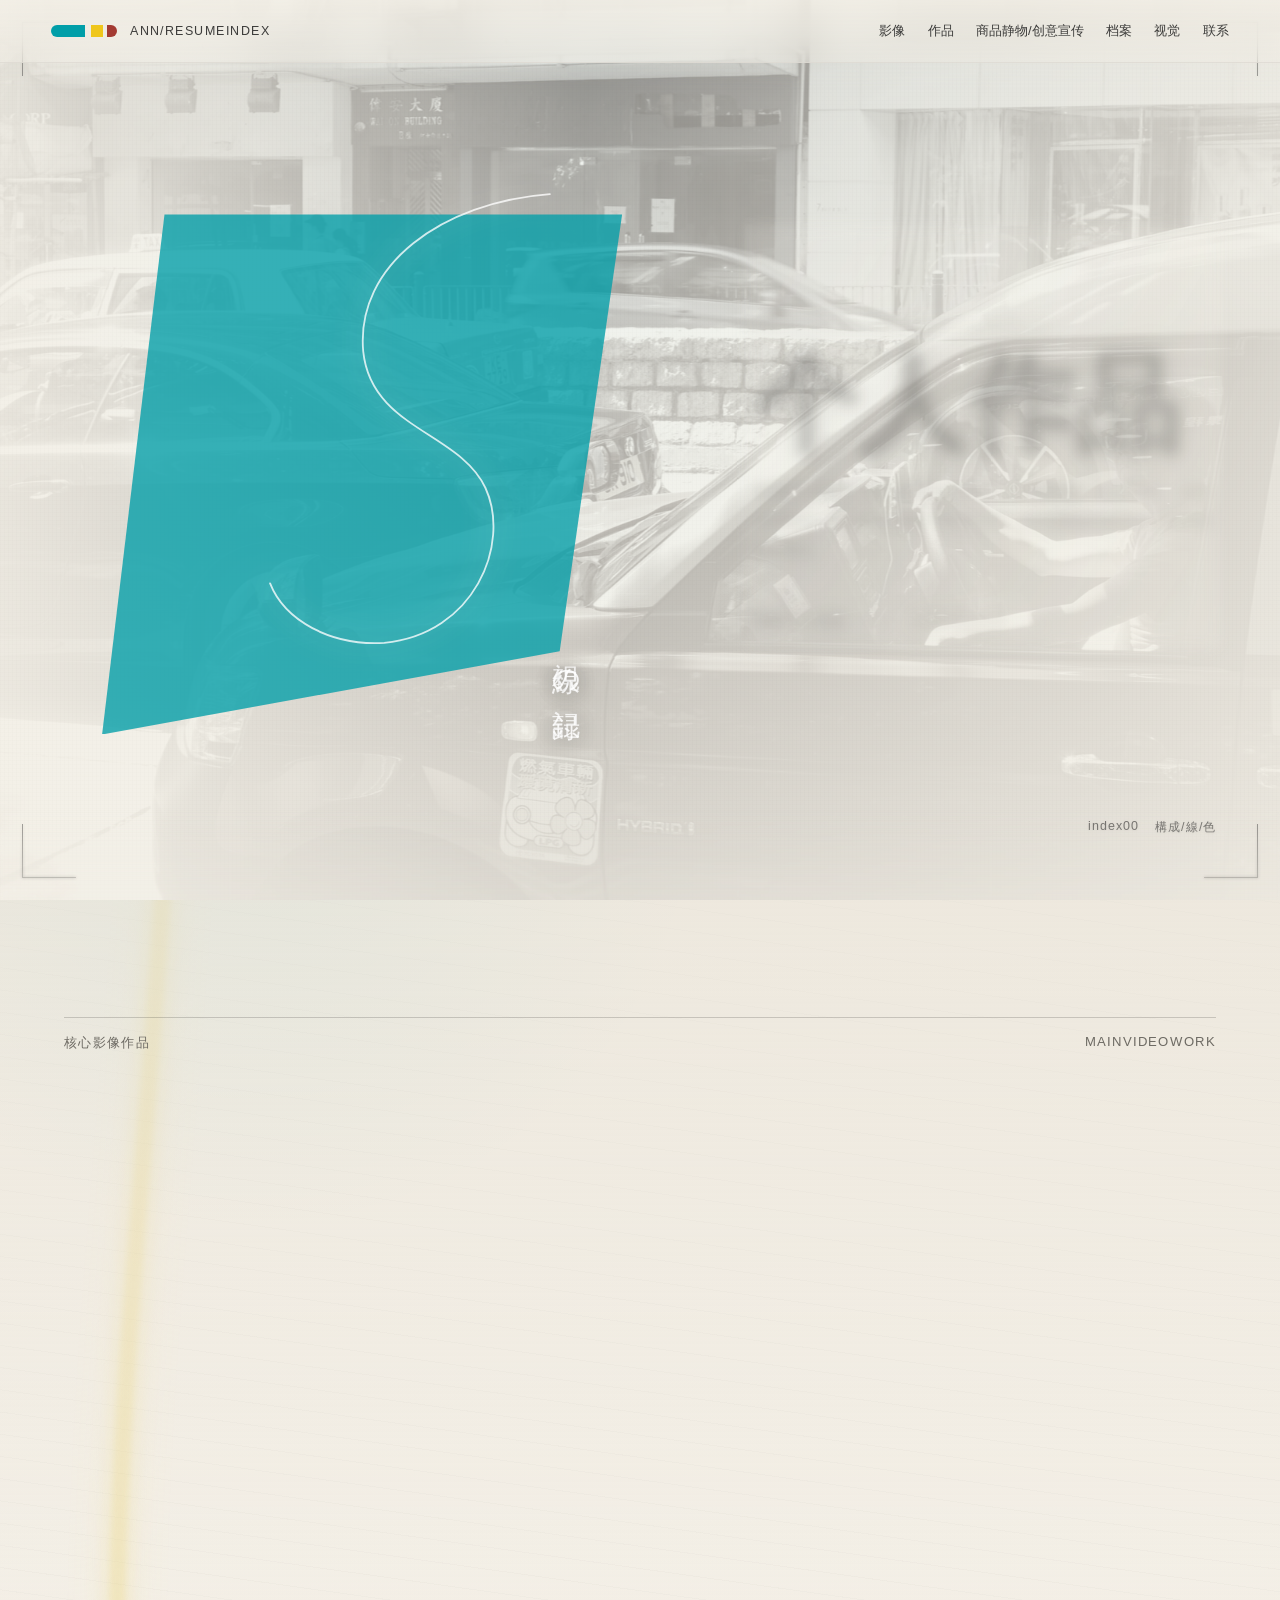
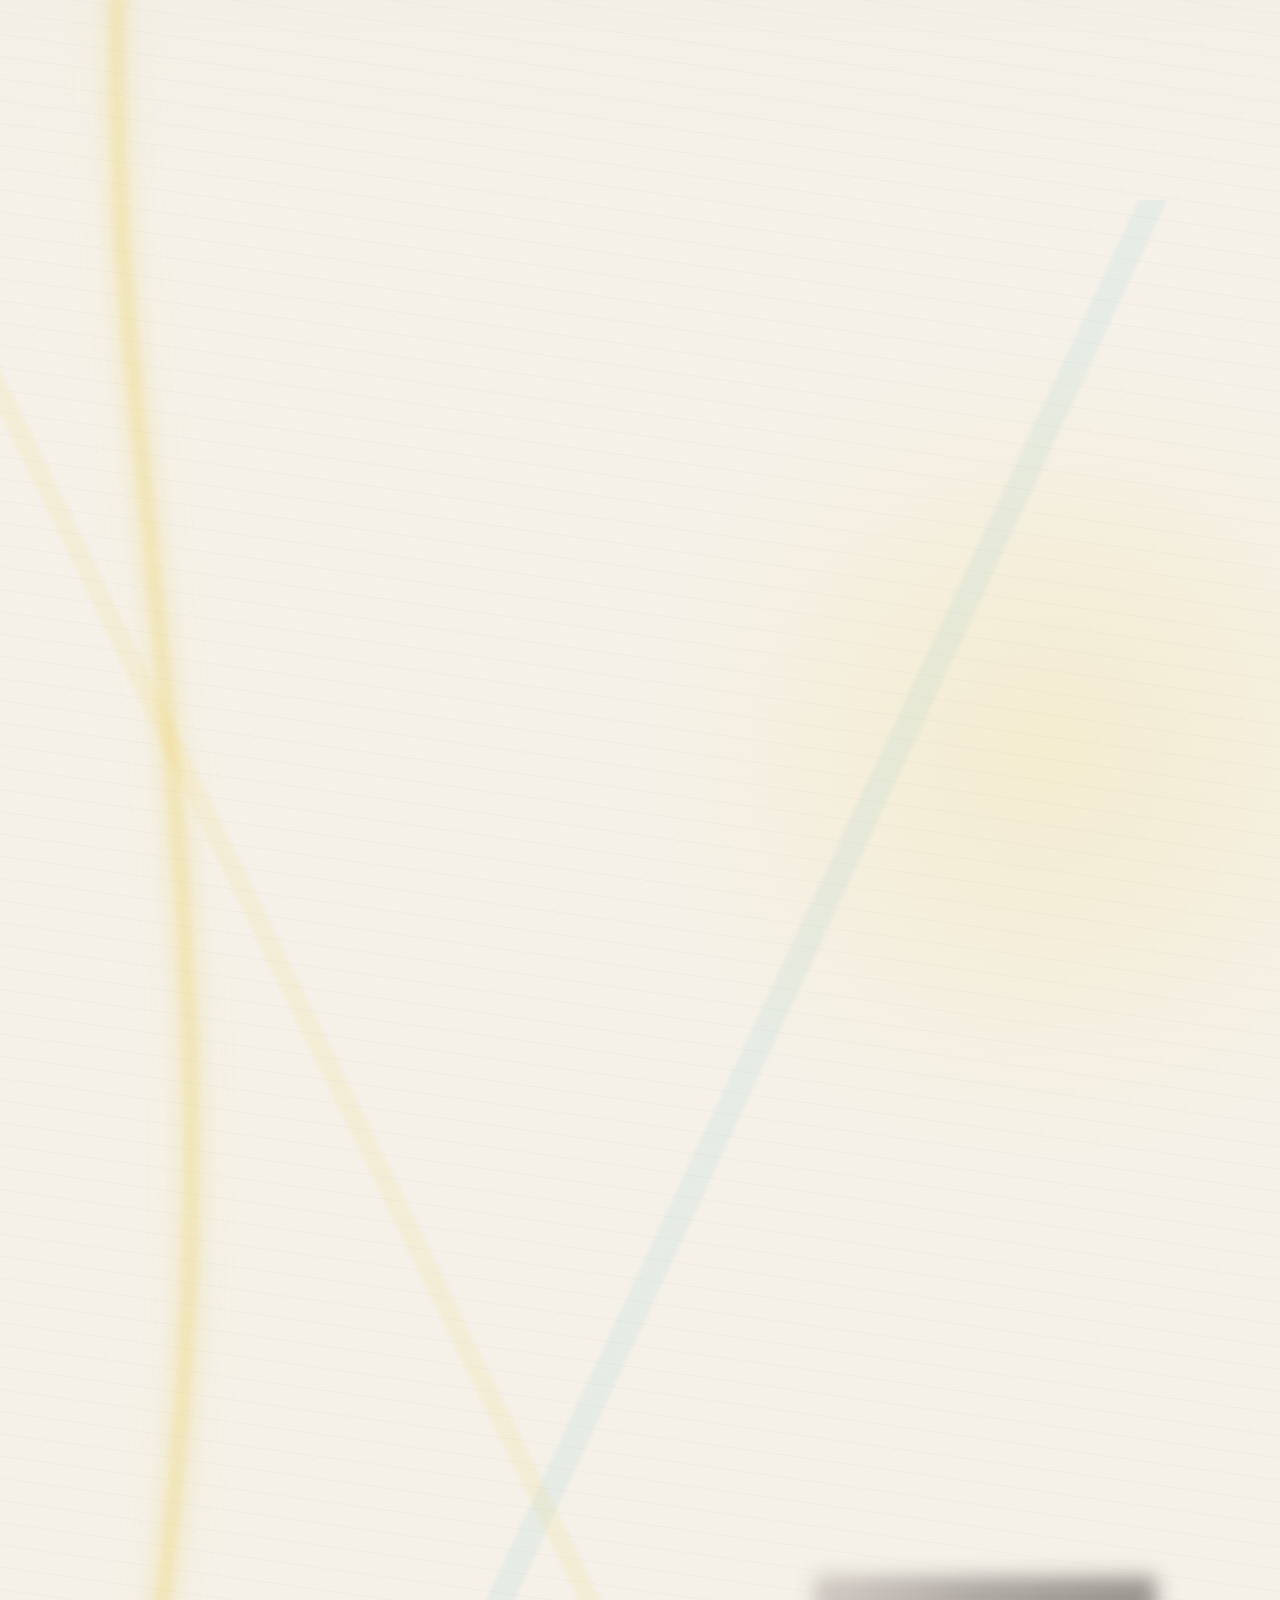
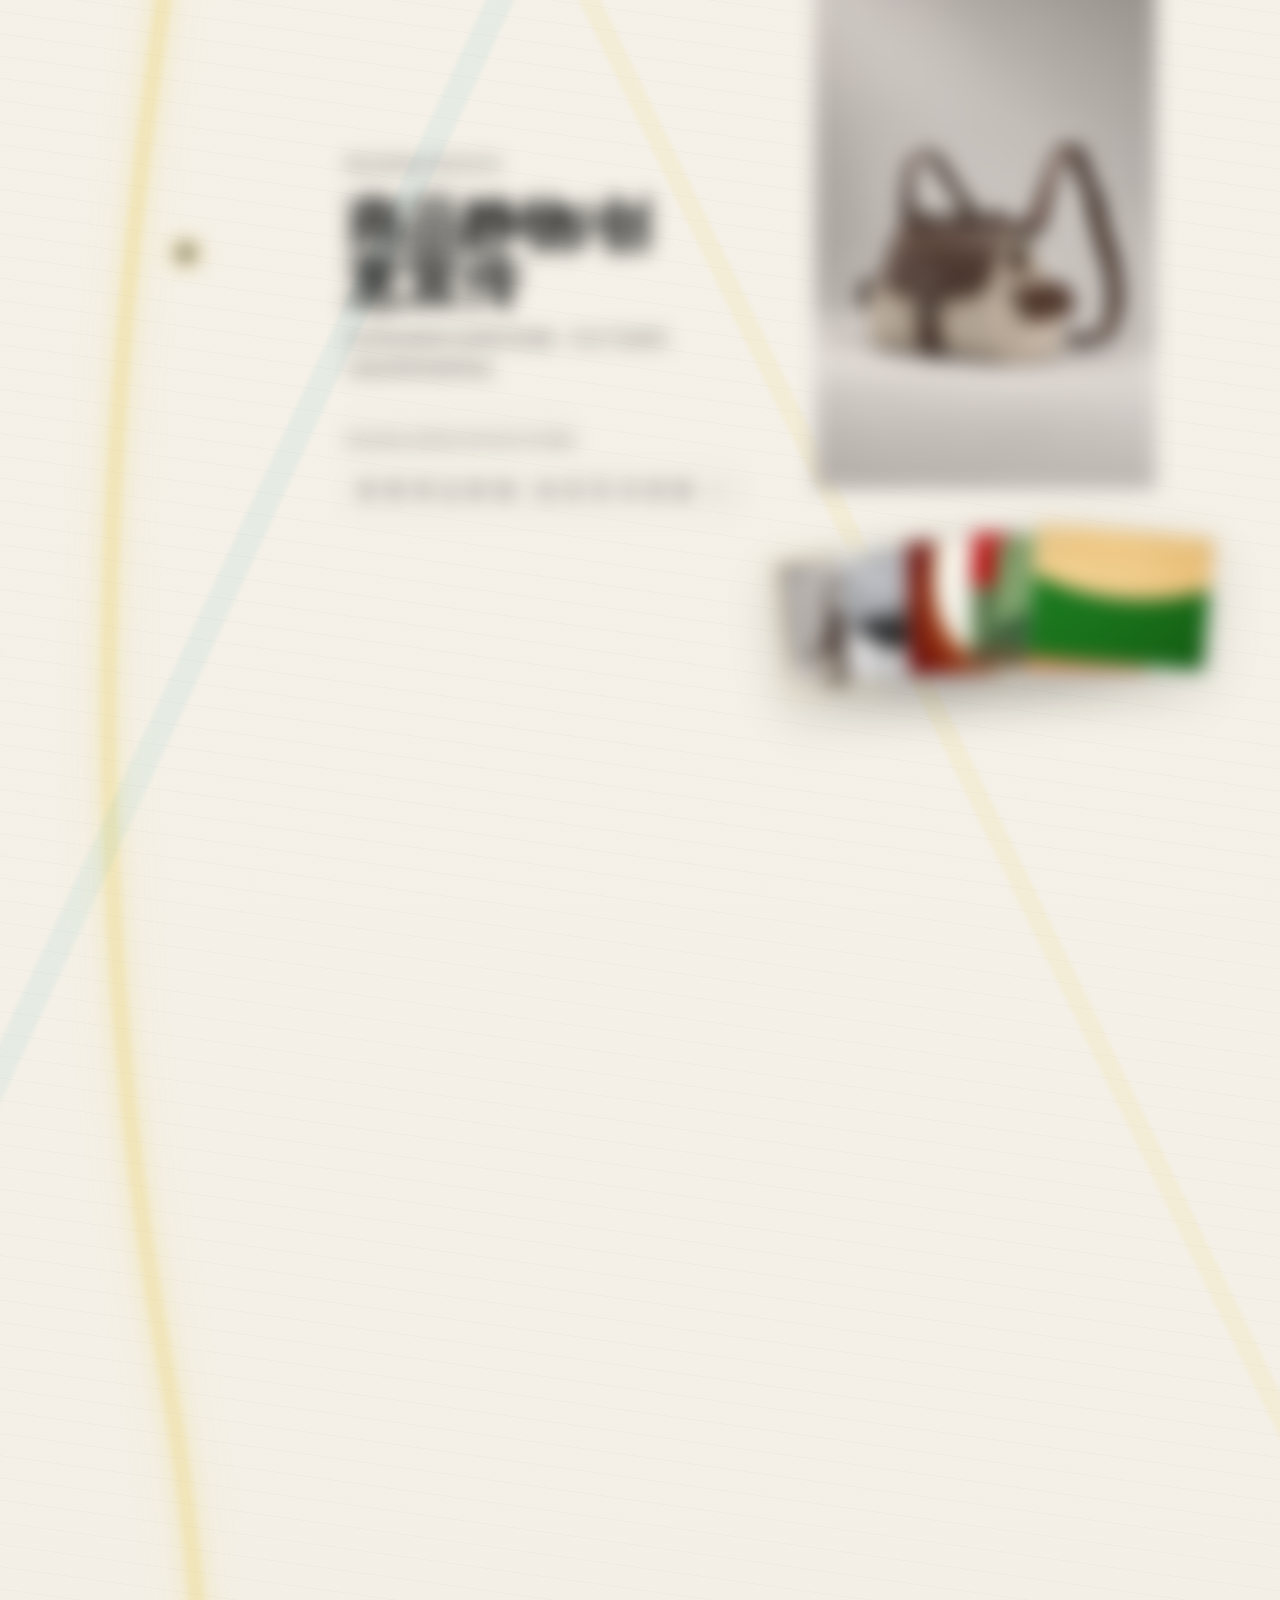
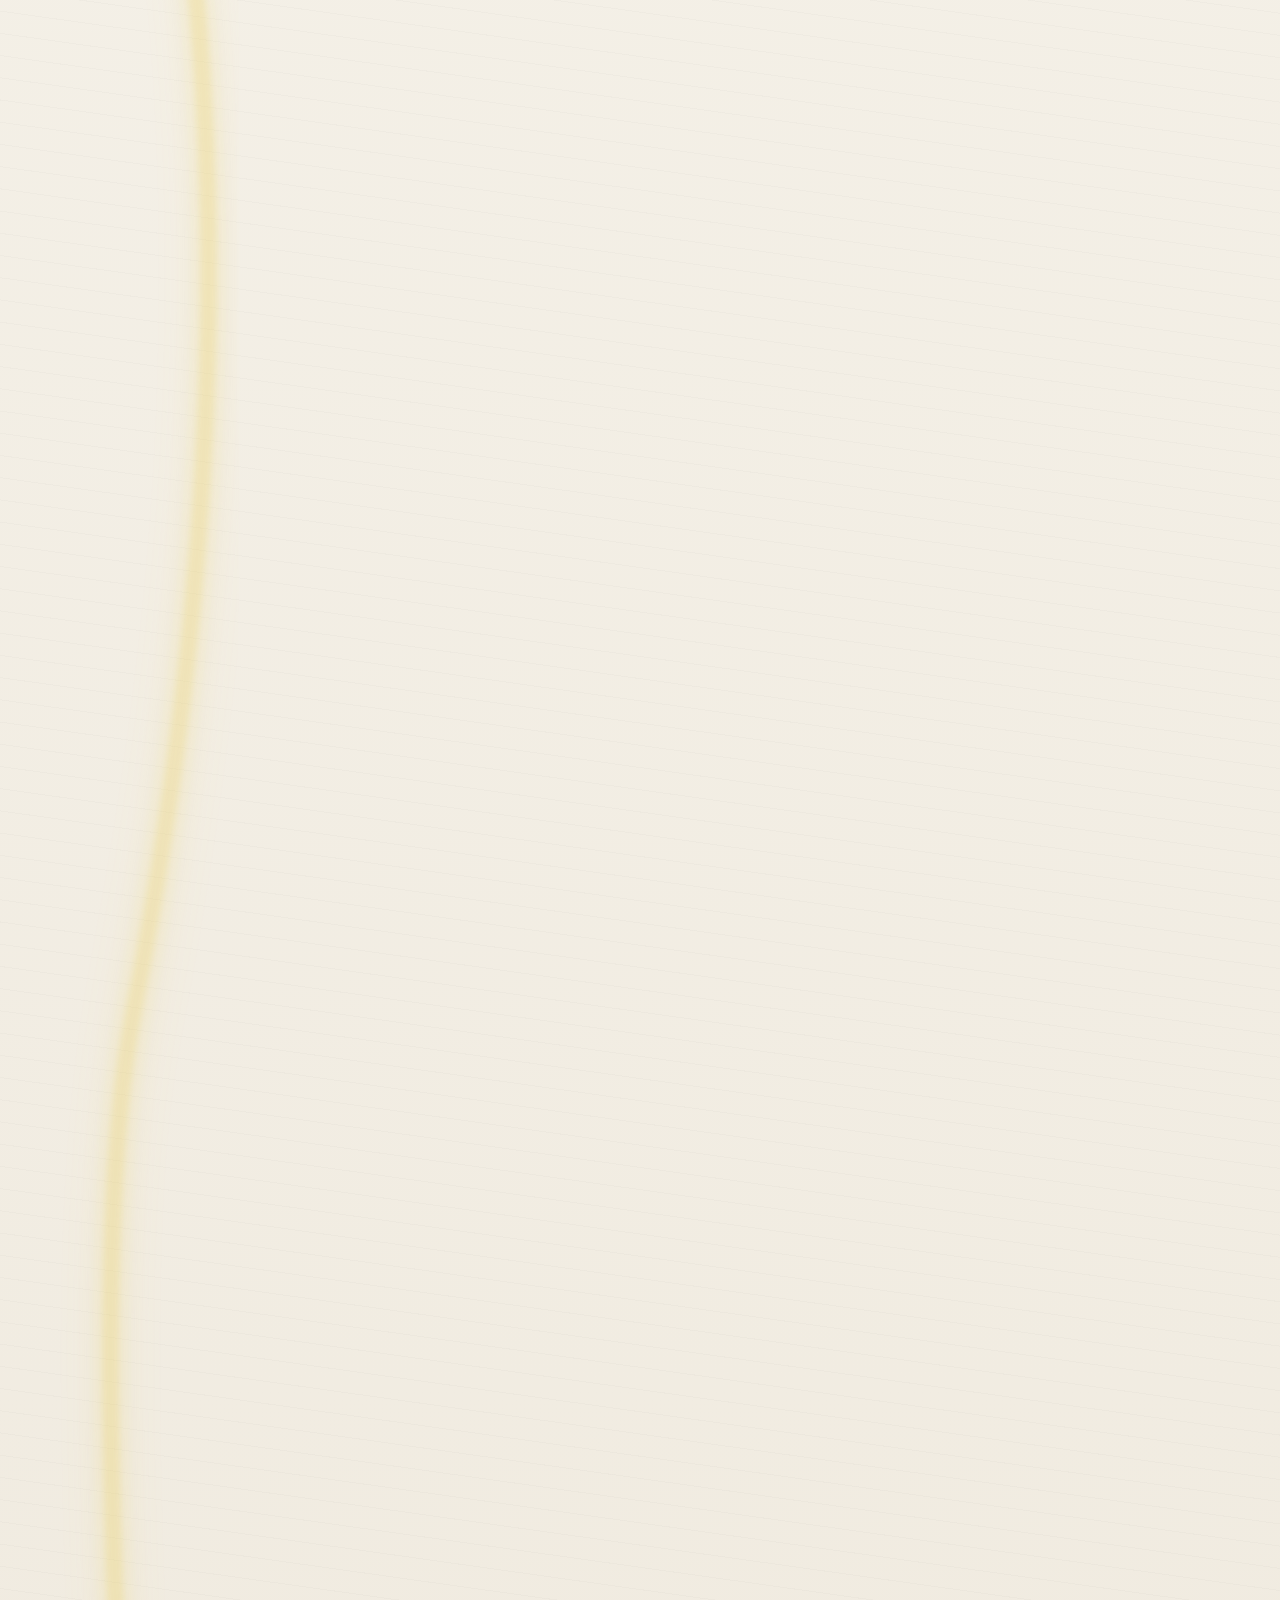
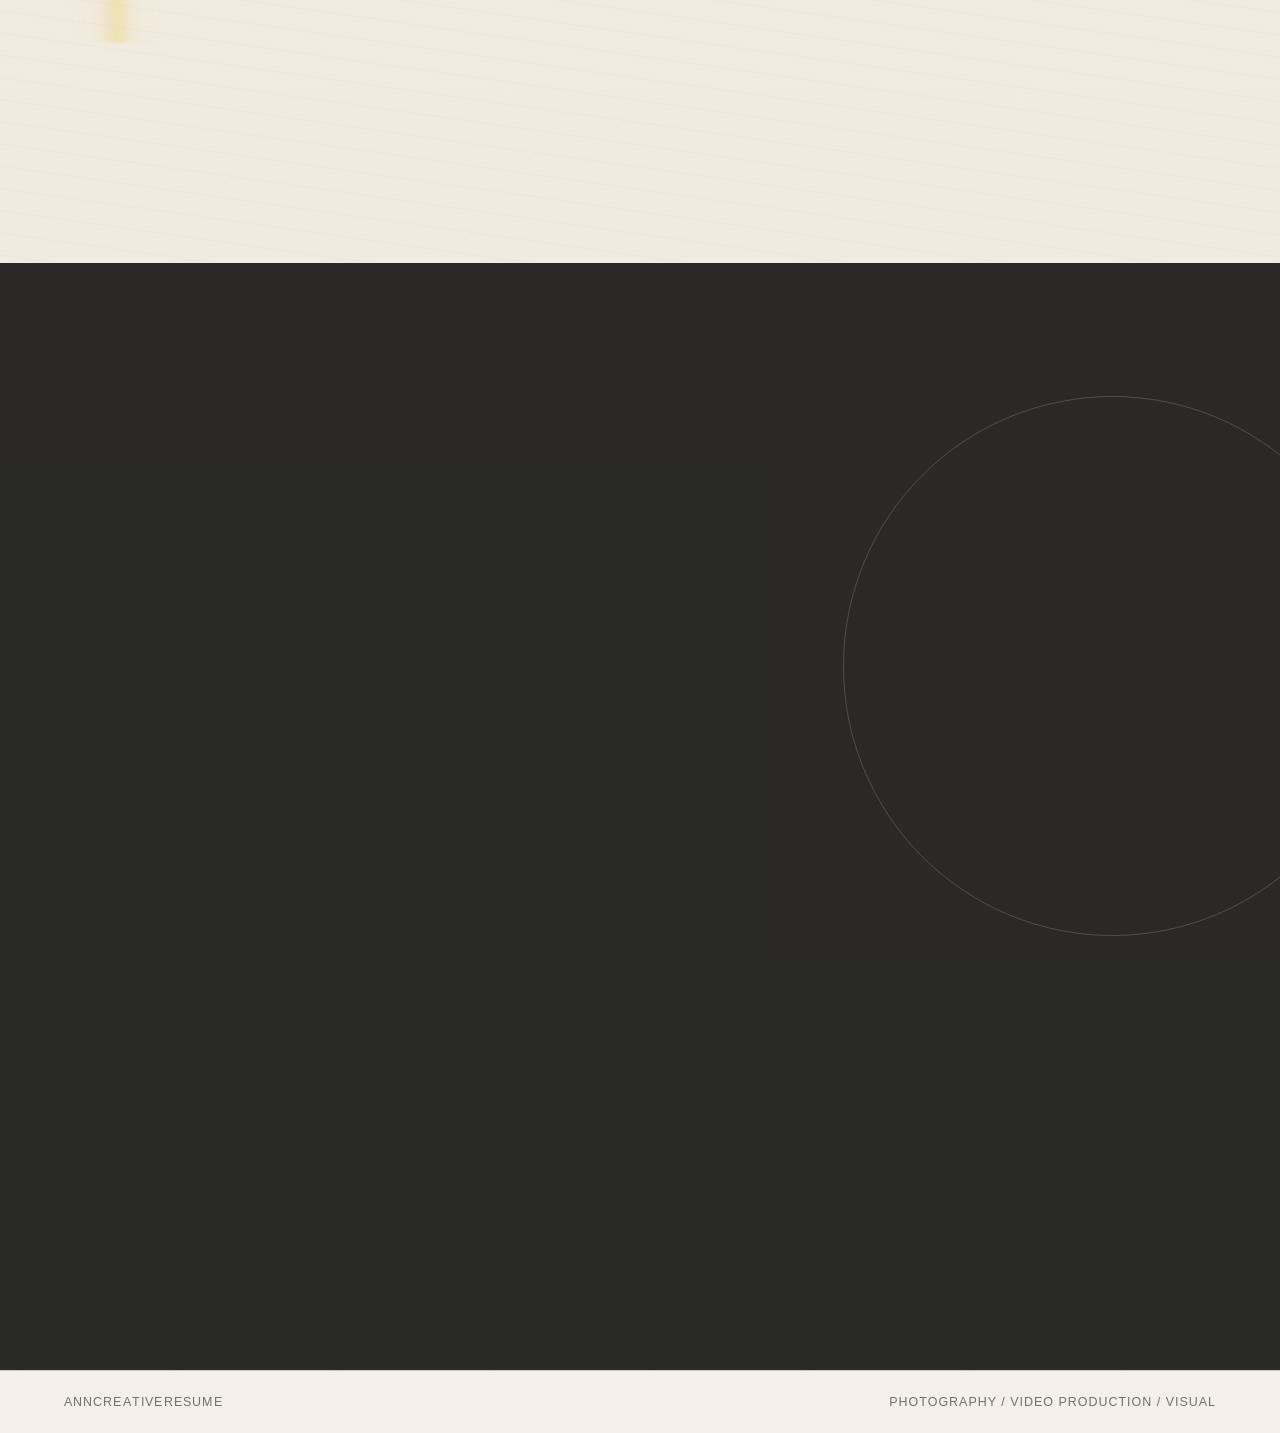
==== commit ba56c910: "Update portrait and product lead images" ====
--- a/index.html
+++ b/index.html
@@ -6,7 +6,7 @@
     <title>ANN 个人作品 | 影像 / 视频 / 动态视觉</title>
     <meta name="description" content="个人视觉作品与履历索引，收录静态影像、商品静物/创意宣传、MV类影像、动态视觉、活动宣传案例、个人能力与联系方式。">
     <link rel="icon" href="data:,">
-    <link rel="stylesheet" href="css/styles.css?v=20261015-image-fit">
+    <link rel="stylesheet" href="css/styles.css?v=20261015-head-update">
   </head>
   <body>
     <a class="skip-link" href="#works">跳到作品</a>
@@ -143,12 +143,12 @@
                 <img src="assets/images/portrait/portrait-sync-01.webp" alt="人像摄影作品 1">
                 <span>001</span>
               </button>
-              <button class="archive-card" type="button" style="--i:1" data-full="assets/images/portrait/portrait-sync-02.webp" data-title="portrait 02">
-                <img src="assets/images/portrait/portrait-sync-02.webp" alt="人像摄影作品 2">
+              <button class="archive-card" type="button" style="--i:1" data-full="assets/images/portrait/portrait-sync-03.webp" data-title="portrait 03">
+                <img src="assets/images/portrait/portrait-sync-03.webp" alt="人像摄影作品 3">
                 <span>002</span>
               </button>
-              <button class="archive-card" type="button" style="--i:2" data-full="assets/images/portrait/portrait-sync-05.webp" data-title="portrait 05">
-                <img src="assets/images/portrait/portrait-sync-05.webp" alt="人像摄影作品 5">
+              <button class="archive-card" type="button" style="--i:2" data-full="assets/images/portrait/portrait-red-light-2026.png" data-title="portrait 14">
+                <img src="assets/images/portrait/portrait-red-light-2026.png" alt="人像摄影作品，红色背景与低角度光影肖像">
                 <span>003</span>
               </button>
               <button class="archive-card" type="button" style="--i:3" data-full="assets/images/portrait/portrait-sync-12.webp" data-title="portrait 12">
@@ -170,7 +170,7 @@
           </div>
         </article>
 
-        <article class="project-node project-creative reveal pixel-sort-target" id="creative" data-sort-src="assets/images/creative/product-cap-editorial-02.webp" style="--node: '02';" aria-labelledby="creative-title">
+        <article class="project-node project-creative reveal pixel-sort-target" id="creative" data-sort-src="assets/images/creative/product-bag-editorial-01.webp" style="--node: '02';" aria-labelledby="creative-title">
           <div class="node-marker" aria-hidden="true"></div>
           <div class="project-text">
             <p class="eyebrow">商品静物/创意宣传</p>
@@ -181,16 +181,16 @@
           </div>
           <div class="archive-workbench archive-creative" data-archive aria-label="商品静物/创意宣传作品档案">
             <div class="archive-preview pixel-sort-target">
-              <img class="archive-preview-img" src="assets/images/creative/product-cap-editorial-02.webp" alt="FILA 棒球帽简约风格宣传图">
+              <img class="archive-preview-img" src="assets/images/creative/product-bag-editorial-01.webp" alt="FILA 手提包简约风格宣传图">
               <div class="archive-preview-meta">
                 <span class="archive-count">商品静物/创意宣传</span>
-                <strong class="archive-preview-title">product cap</strong>
+                <strong class="archive-preview-title">product bag</strong>
               </div>
             </div>
             <div class="archive-stack">
-              <button class="archive-card product-card is-active" type="button" style="--i:0" data-full="assets/images/creative/product-cap-editorial-02.webp" data-title="product cap">
-                <img src="assets/images/creative/product-cap-editorial-02.webp" alt="商品静物作品，FILA 棒球帽简约宣传图">
-                <span>CAP</span>
+              <button class="archive-card product-card is-active" type="button" style="--i:0" data-full="assets/images/creative/product-bag-editorial-01.webp" data-title="product bag">
+                <img src="assets/images/creative/product-bag-editorial-01.webp" alt="商品静物作品，FILA 手提包宣传图">
+                <span>BAG</span>
               </button>
               <button class="archive-card product-card" type="button" style="--i:1" data-full="assets/images/creative/product-sneaker-editorial-01.webp" data-title="product sneaker">
                 <img src="assets/images/creative/product-sneaker-editorial-01.webp" alt="灰色影棚背景下的黑色运动鞋侧面">
--- a/css/styles.css
+++ b/css/styles.css
@@ -1333,6 +1333,10 @@
   grid-column: span 3;
 }
 
+.portrait-feature-item.is-wide-landscape {
+  grid-column: span 4;
+}
+
 .portrait-feature-item:nth-child(even) {
   transform: none;
 }
@@ -1904,13 +1908,15 @@
     grid-column: span 1;
   }
 
-  .portrait-feature-item:nth-child(3) {
+  .portrait-feature-item:nth-child(3),
+  .portrait-feature-item:nth-child(4) {
     grid-column: span 2;
     width: calc(50% - 0.4rem);
     justify-self: center;
   }
 
-  .portrait-feature-item.is-landscape {
+  .portrait-feature-item.is-landscape,
+  .portrait-feature-item.is-wide-landscape {
     grid-column: span 2;
   }
 
